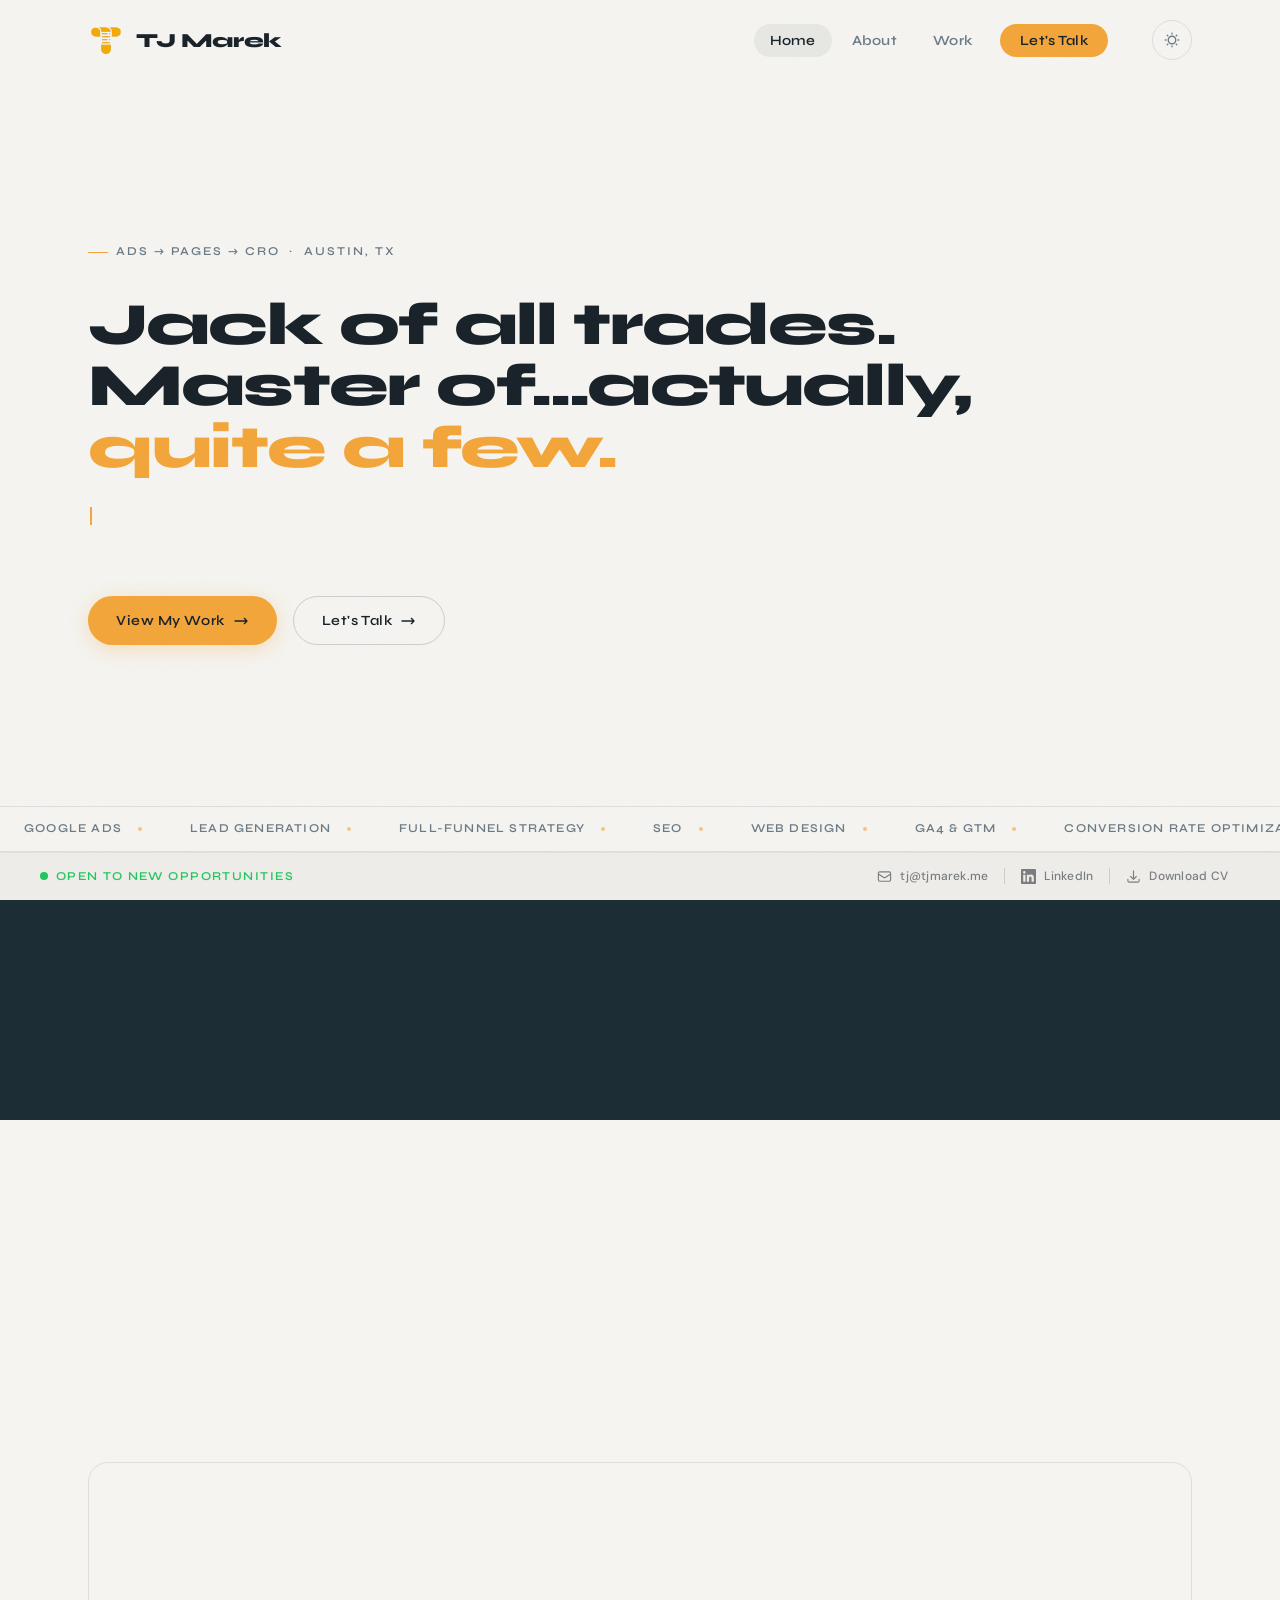
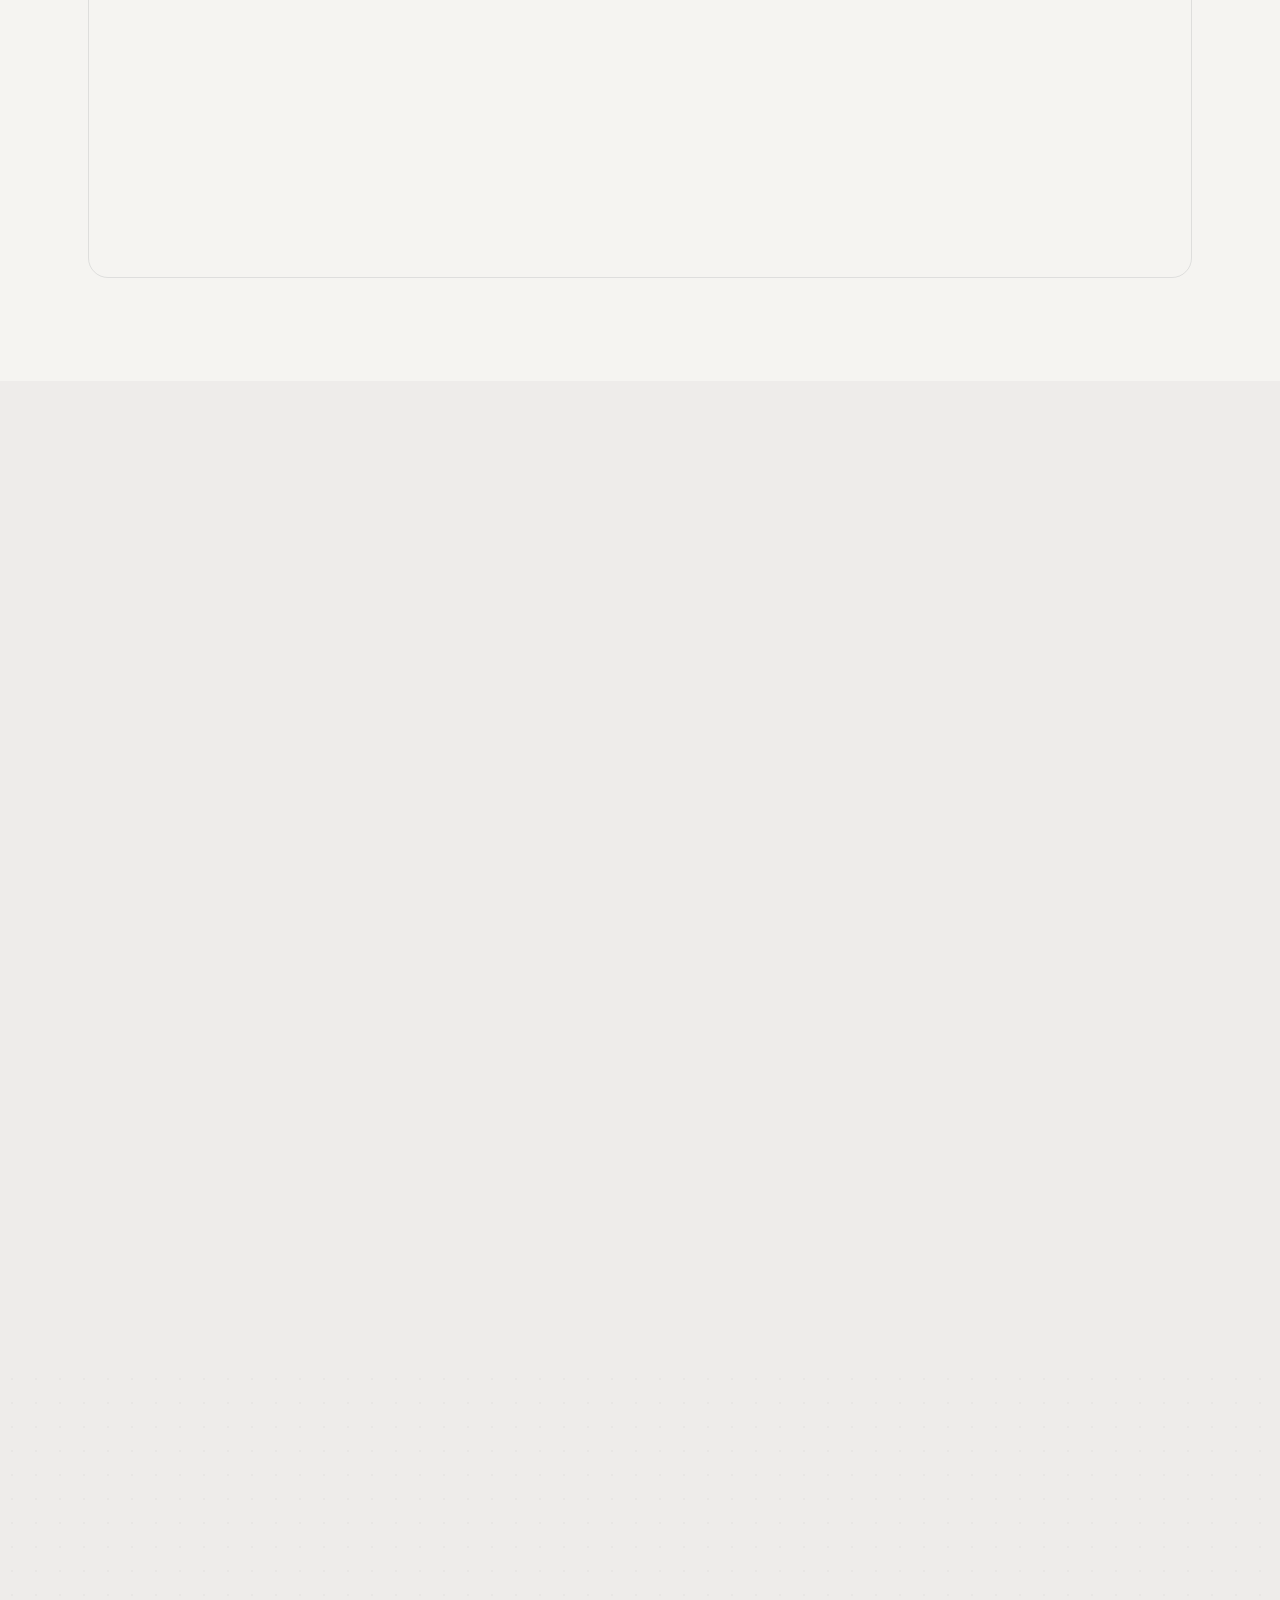
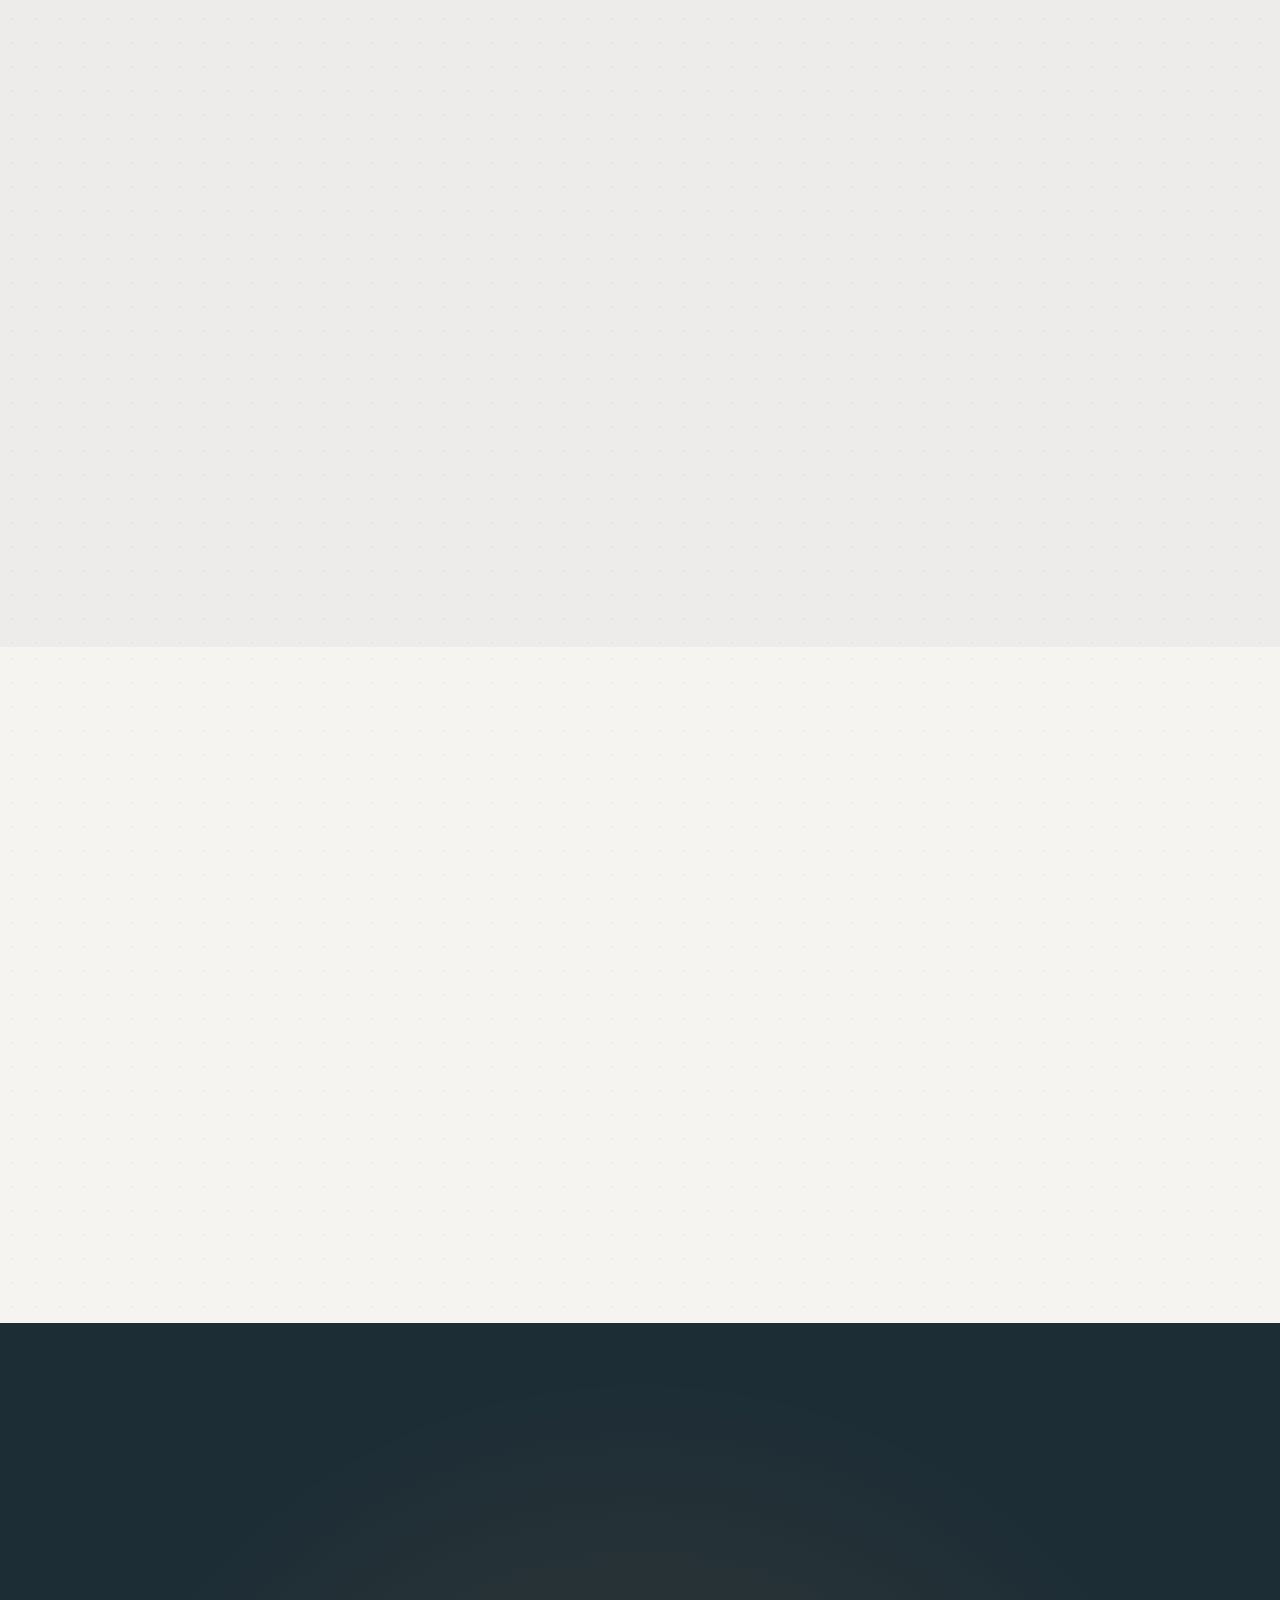
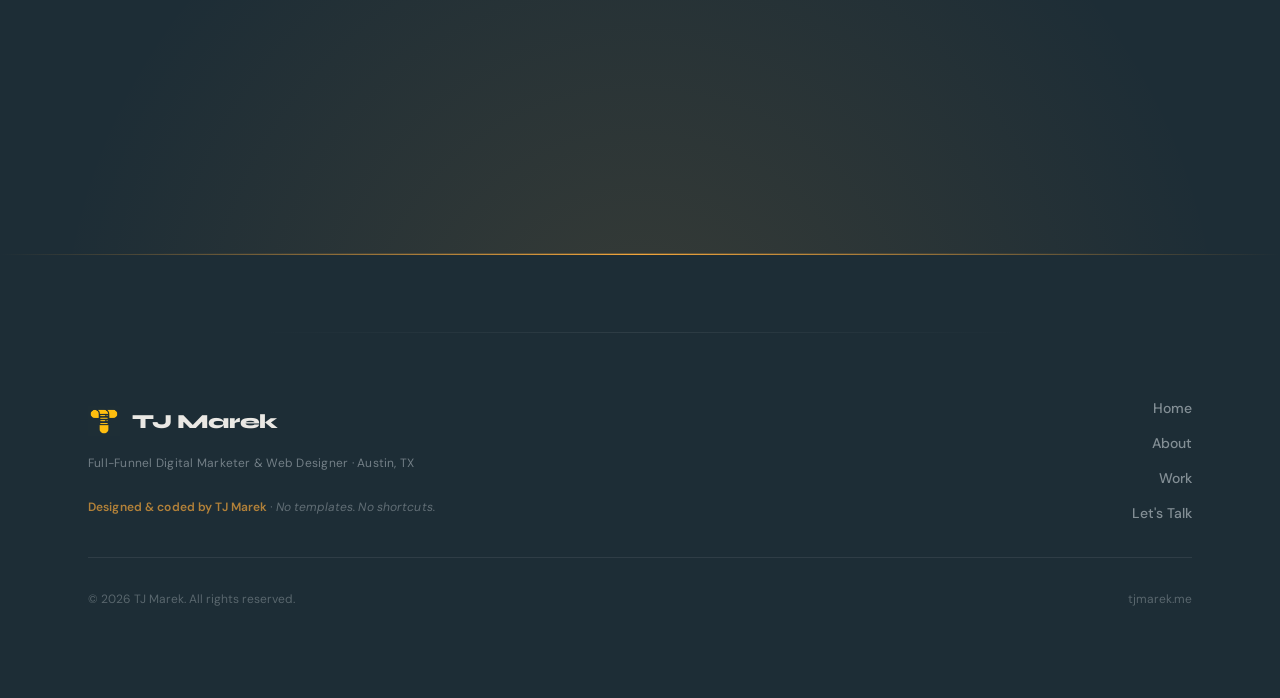
==== index.html @ 770a42f7 "Update index.html" ====
<!DOCTYPE html>
<html lang="en" data-theme="light">
<head>
  <!-- Hi recruiter. Yes, I built this. No, I didn't use a template. -->
  <meta charset="UTF-8" />
  <meta name="viewport" content="width=device-width, initial-scale=1.0" />
  <meta name="description" content="TJ Marek — Full-Funnel Digital Marketer & Web Designer based in Austin, TX. Google Ads, Lead Generation, SEO, CRO, and Web Design." />
  <meta name="author" content="TJ Marek" />
  <meta property="og:title" content="TJ Marek — Full-Funnel Digital Marketer & Web Designer" />
  <meta property="og:description" content="Strategy. Campaigns. The website they land on. All built by TJ Marek." />
  <meta property="og:url" content="https://tjmarek.me" />
  <meta property="og:type" content="website" />
  <meta name="twitter:card" content="summary_large_image" />
  <link rel="preconnect" href="https://fonts.googleapis.com">
  <link rel="preconnect" href="https://fonts.gstatic.com" crossorigin>
  <link rel="preconnect" href="https://cdnjs.cloudflare.com">
  <title>TJ Marek — Full-Funnel Digital Marketer & Web Designer</title>
  <link rel="icon" type="image/png" href="assets/logo.png" />
  <link rel="stylesheet" href="style.css" />
  <style>
    /* ── Page-specific overrides ── */
    .hero { padding-bottom: 120px; }

    /* Featured work section */
    .featured-work {
      padding-block: clamp(var(--space-16), 8vw, var(--space-32));
      background: var(--bg-secondary);
    }

    .section-header {
      display: flex;
      align-items: flex-end;
      justify-content: space-between;
      gap: var(--space-6);
      margin-bottom: var(--space-10);
      flex-wrap: wrap;
    }

    .section-header__left { max-width: 560px; }

    /* Marquee ticker positioned inside hero above contact bar */
    .ticker-wrap {
      bottom: 48px;
    }

    /* Numbers bar spacing override */
    .stat-item:nth-child(4)::after { display: none; }

    .stats-bar .container {
    text-align: center;
    }
    .stat-number, .stat-label {
    text-align: center;
    width: 100%;
    }

    /* What I Do divider */
    .what-i-do__grid {
      border: 1px solid var(--border);
    }

    .what-i-do__panel:first-child {
      border-right: 1px solid var(--border);
    }

    @media (max-width: 1024px) {
      .what-i-do__panel:first-child {
        border-right: none;
        border-bottom: 1px solid var(--border);
      }
    }

    /* About snippet image frame */
    .about-snippet__frame {
      position: relative;
    }

    .about-snippet__frame::after {
      content: '';
      position: absolute;
      bottom: -16px;
      right: -16px;
      width: 60%;
      height: 60%;
      border: 2px solid var(--accent);
      border-radius: var(--radius-xl);
      z-index: -1;
      opacity: 0.35;
    }

    /* CTA section */
    .cta-band {
      padding-block: clamp(var(--space-16), 7vw, var(--space-24));
      background: var(--footer-bg);
      text-align: center;
      position: relative;
      overflow: hidden;
    }

    .cta-band::before {
  content: '';
  position: absolute;
  inset: 0;
  background: radial-gradient(ellipse at 50% 120%, rgba(242,165,59,0.12) 0%, transparent 65%);
  pointer-events: none;
}

.cta-band::after {
  content: '';
  position: absolute;
  bottom: 0;
  left: 10%;
  right: 10%;
  height: 1px;
  background: linear-gradient(90deg, transparent, rgba(242,165,59,0.30), transparent);
  pointer-events: none;
}

    .cta-band__eyebrow {
      margin-bottom: var(--space-4);
    }

    .cta-band__heading {
      color: #EAE8E4;
      margin-bottom: var(--space-6);
    }

    .cta-band__sub {
      color: rgba(200,208,213,0.65);
      max-width: 500px;
      margin-inline: auto;
      margin-bottom: var(--space-10);
      font-size: var(--text-md);
      line-height: 1.7;
    }

    .cta-band__buttons {
      display: flex;
      gap: var(--space-4);
      justify-content: center;
      flex-wrap: wrap;
    }

    /* Magnetic nav wrapper */
    .mag-wrap {
      display: inline-block;
      position: relative;
    }
  </style>
</head>

<body>

  <!-- ── SCROLL PROGRESS ── -->
  <div id="scroll-progress" aria-hidden="true"></div>

  <!-- ── PAGE TRANSITION OVERLAY ── -->
  <div class="page-transition" id="page-transition" aria-hidden="true"></div>

  <!-- ════════════════════════════════════════════
       HEADER
  ════════════════════════════════════════════ -->
  <header class="site-header" id="site-header">
    <div class="container">
      <div class="header-inner">

        <!-- Logo -->
        <a href="index.html" class="site-logo" aria-label="TJ Marek — Home">
          <img src="assets/logo.png" alt="TJ Marek logo mark" class="site-logo__mark" />
          <span class="site-logo__name">TJ Marek</span>
        </a>

        <!-- Desktop Nav -->
        <nav class="site-nav" aria-label="Primary navigation">
          <div class="mag-wrap">
            <a href="index.html" class="nav-link active">Home</a>
          </div>
          <div class="mag-wrap">
            <a href="about.html" class="nav-link">About</a>
          </div>
          <div class="mag-wrap">
            <a href="work.html" class="nav-link">Work</a>
          </div>
          <div class="mag-wrap">
            <a href="contact.html" class="nav-link nav-link--cta">Let's Talk</a>
          </div>
        </nav>

        <!-- Header Actions -->
        <div class="header-actions">
          <button class="theme-toggle" id="theme-toggle" aria-label="Toggle dark mode">
            <svg class="icon-sun" xmlns="http://www.w3.org/2000/svg" fill="none"
                 viewBox="0 0 24 24" stroke-width="1.8" stroke="currentColor" aria-hidden="true">
              <path stroke-linecap="round" stroke-linejoin="round"
                d="M12 3v1m0 16v1m9-9h-1M4 12H3m15.36-6.36-.71.71M6.34 17.66l-.71.71M17.66 17.66l.71.71M6.34 6.34l-.71-.71M12 7a5 5 0 1 0 0 10A5 5 0 0 0 12 7z"/>
            </svg>
            <svg class="icon-moon" xmlns="http://www.w3.org/2000/svg" fill="none"
                 viewBox="0 0 24 24" stroke-width="1.8" stroke="currentColor" aria-hidden="true">
              <path stroke-linecap="round" stroke-linejoin="round"
                d="M21 12.79A9 9 0 1 1 11.21 3 7 7 0 0 0 21 12.79z"/>
            </svg>
          </button>

          <!-- Mobile menu toggle -->
          <button class="menu-toggle" id="menu-toggle" aria-label="Open menu" aria-expanded="false">
            <span></span><span></span><span></span>
          </button>
        </div>

      </div>
    </div>
  </header>

  <!-- Mobile Nav Drawer -->
  <nav class="mobile-nav" id="mobile-nav" aria-label="Mobile navigation">
    <a href="index.html" class="nav-link active">Home</a>
    <a href="about.html" class="nav-link">About</a>
    <a href="work.html" class="nav-link">Work</a>
    <a href="contact.html" class="nav-link">Let's Talk</a>
  </nav>

  <!-- ════════════════════════════════════════════
       HERO
  ════════════════════════════════════════════ -->
  <main>
    <section class="hero" aria-label="Hero introduction">

      <!-- Amber dust particles -->
      <div class="hero-dust" aria-hidden="true">
        <span class="dust d1"></span><span class="dust d2"></span>
        <span class="dust d3"></span><span class="dust d4"></span>
        <span class="dust d5"></span><span class="dust d6"></span>
        <span class="dust d7"></span><span class="dust d8"></span>
        <span class="dust d9"></span><span class="dust d10"></span>
        <span class="dust d11"></span><span class="dust d12"></span>
        <span class="dust d13"></span><span class="dust d14"></span>
        <span class="dust d15"></span><span class="dust d16"></span>
        <span class="dust d17"></span>
      </div>

      <div class="container">
        <div class="hero__inner">

          <!-- Label -->
          <div class="hero__label">
            <span class="label">Ads → Pages → CRO &nbsp;·&nbsp; Austin, TX</span>
          </div>

          <!-- Headline — shutter reveal + split letter hover -->
          <h1 class="hero__headline display-xl split-hover" id="hero-headline" aria-label="Your next marketer already built this website.">
            <span class="hero__headline-line">
              <span class="hero__headline-inner">Jack of all trades.</span>
            </span>
            <span class="hero__headline-line">
              <span class="hero__headline-inner" style="animation-delay:0.1s;">Master of...actually,</span>
            </span>
            <span class="hero__headline-line">
              <span class="hero__headline-inner" style="animation-delay:0.2s; color: var(--accent);">quite a few.</span>
            </span>
          </h1>

          <!-- Typewriter subtitle -->
         <p class="hero__subtitle">
        <span id="hero-subtitle"></span><span class="typewriter-cursor" aria-hidden="true"></span>
        </p>
          <!-- CTAs -->
          <div class="hero__ctas">
            <a href="work.html" class="btn btn--primary">
              View My Work
              <svg xmlns="http://www.w3.org/2000/svg" fill="none" viewBox="0 0 24 24"
                   stroke-width="2" stroke="currentColor" aria-hidden="true">
                <path stroke-linecap="round" stroke-linejoin="round" d="M17 8l4 4m0 0l-4 4m4-4H3"/>
              </svg>
            </a>
            <a href="contact.html" class="btn btn--ghost">
              Let's Talk
              <svg xmlns="http://www.w3.org/2000/svg" fill="none" viewBox="0 0 24 24"
                   stroke-width="2" stroke="currentColor" aria-hidden="true">
                <path stroke-linecap="round" stroke-linejoin="round" d="M17 8l4 4m0 0l-4 4m4-4H3"/>
              </svg>
            </a>
          </div>

        </div>
      </div>

      <!-- Skill ticker marquee -->
      <div class="ticker-wrap" aria-hidden="true">
        <div class="ticker-track" id="ticker-track">
          <!-- Items duplicated in JS for infinite loop -->
          <span class="ticker-item">Google Ads<span class="ticker-dot"></span></span>
          <span class="ticker-item">Lead Generation<span class="ticker-dot"></span></span>
          <span class="ticker-item">Full-Funnel Strategy<span class="ticker-dot"></span></span>
          <span class="ticker-item">SEO<span class="ticker-dot"></span></span>
          <span class="ticker-item">Web Design<span class="ticker-dot"></span></span>
          <span class="ticker-item">GA4 &amp; GTM<span class="ticker-dot"></span></span>
          <span class="ticker-item">Conversion Rate Optimization<span class="ticker-dot"></span></span>
          <span class="ticker-item">Paid Media<span class="ticker-dot"></span></span>
          <span class="ticker-item">Landing Page Design<span class="ticker-dot"></span></span>
          <span class="ticker-item">Marketing Automation<span class="ticker-dot"></span></span>
          <span class="ticker-item">Google Ads<span class="ticker-dot"></span></span>
          <span class="ticker-item">Lead Generation<span class="ticker-dot"></span></span>
          <span class="ticker-item">Full-Funnel Strategy<span class="ticker-dot"></span></span>
          <span class="ticker-item">SEO<span class="ticker-dot"></span></span>
          <span class="ticker-item">Web Design<span class="ticker-dot"></span></span>
          <span class="ticker-item">GA4 &amp; GTM<span class="ticker-dot"></span></span>
          <span class="ticker-item">Conversion Rate Optimization<span class="ticker-dot"></span></span>
          <span class="ticker-item">Paid Media<span class="ticker-dot"></span></span>
          <span class="ticker-item">Landing Page Design<span class="ticker-dot"></span></span>
          <span class="ticker-item">Marketing Automation<span class="ticker-dot"></span></span>
        </div>
      </div>

    </section>

    <!-- ════════════════════════════════════════════
         NUMBERS BAR
    ════════════════════════════════════════════ -->
    <section class="stats-bar" aria-label="Key results">
      <div class="container">
        <div class="stats-grid">

          <div class="stat-item reveal">
            <span class="stat-number" data-target="6.2" data-decimals="1" data-suffix="x" id="stat-0">0x</span>
            <span class="stat-label">Average ROAS</span>
          </div>

          <div class="stat-item reveal reveal-delay-1">
            <span class="stat-number" data-target="3400" data-suffix="+" id="stat-1">0+</span>
            <span class="stat-label">Leads Generated</span>
          </div>

          <div class="stat-item reveal reveal-delay-2">
            <span class="stat-number" data-target="47" data-suffix="%" id="stat-2">0%</span>
            <span class="stat-label">Lower CPA Achieved</span>
          </div>

          <div class="stat-item reveal reveal-delay-3">
            <span class="stat-number" data-target="380" data-prefix="$" data-suffix="K+" id="stat-3">$0K+</span>
            <span class="stat-label">Ad Spend Managed</span>
          </div>

        </div>
      </div>
    </section>

    <!-- ════════════════════════════════════════════
         WHAT I DO
    ════════════════════════════════════════════ -->
    <section class="what-i-do section" aria-label="What I do">
      <div class="container">

        <div class="reveal">
          <span class="label">Expertise</span>
          <h2 class="display-md" style="margin-top: var(--space-4); max-width: 560px;">
            Two disciplines.<br>One person who actually does both.
          </h2>
        </div>

        <div class="what-i-do__grid">

          <!-- Marketing -->
          <div class="what-i-do__panel reveal">
            <div class="what-i-do__icon" aria-hidden="true">
              <svg xmlns="http://www.w3.org/2000/svg" fill="none" viewBox="0 0 24 24"
                   stroke-width="1.8" stroke="currentColor">
                <path stroke-linecap="round" stroke-linejoin="round"
                  d="M3 13.125C3 12.504 3.504 12 4.125 12h2.25c.621 0 1.125.504 1.125 1.125v6.75C7.5 20.496 6.996 21 6.375 21h-2.25A1.125 1.125 0 0 1 3 19.875v-6.75ZM9.75 8.625c0-.621.504-1.125 1.125-1.125h2.25c.621 0 1.125.504 1.125 1.125v11.25c0 .621-.504 1.125-1.125 1.125h-2.25a1.125 1.125 0 0 1-1.125-1.125V8.625ZM16.5 4.125c0-.621.504-1.125 1.125-1.125h2.25C20.496 3 21 3.504 21 4.125v15.75c0 .621-.504 1.125-1.125 1.125h-2.25a1.125 1.125 0 0 1-1.125-1.125V4.125Z"/>
              </svg>
            </div>
            <h3 class="what-i-do__title">Marketing Brain</h3>
            <p class="what-i-do__desc">
              Full-funnel strategy from first impression to signed contract.
              I run Google Ads campaigns, build lead generation systems, optimize
              for conversion, and track every dollar with GA4 and GTM. Data-driven
              decisions, not guesswork.
            </p>
            <a href="work.html?filter=marketing" class="btn btn--ghost">
              See Marketing Work
              <svg xmlns="http://www.w3.org/2000/svg" fill="none" viewBox="0 0 24 24"
                   stroke-width="2" stroke="currentColor" aria-hidden="true">
                <path stroke-linecap="round" stroke-linejoin="round" d="M17 8l4 4m0 0l-4 4m4-4H3"/>
              </svg>
            </a>
          </div>

          <!-- Web Design -->
          <div class="what-i-do__panel reveal reveal-delay-2">
            <div class="what-i-do__icon" aria-hidden="true">
              <svg xmlns="http://www.w3.org/2000/svg" fill="none" viewBox="0 0 24 24"
                   stroke-width="1.8" stroke="currentColor">
                <path stroke-linecap="round" stroke-linejoin="round"
                  d="M6.75 7.5 3 12l3.75 4.5m10.5 0L21 12l-3.75-4.5M14.25 4.5l-4.5 15"/>
              </svg>
            </div>
            <h3 class="what-i-do__title">Web Design Craft</h3>
            <p class="what-i-do__desc">
              Websites that earn trust before a single word is read.
              I design and build from scratch — no templates, no page builders —
              with clean code, fast load times, and experiences that convert.
              You're looking at one right now.
            </p>
            <a href="work.html?filter=webdesign" class="btn btn--ghost">
              See Web Design Work
              <svg xmlns="http://www.w3.org/2000/svg" fill="none" viewBox="0 0 24 24"
                   stroke-width="2" stroke="currentColor" aria-hidden="true">
                <path stroke-linecap="round" stroke-linejoin="round" d="M17 8l4 4m0 0l-4 4m4-4H3"/>
              </svg>
            </a>
          </div>

        </div>
      </div>
    </section>

    <!-- ════════════════════════════════════════════
         FEATURED WORK
    ════════════════════════════════════════════ -->
    <section class="featured-work" aria-label="Featured work">
      <div class="container">

        <div class="section-header">
          <div class="section-header__left reveal">
            <span class="label">Selected Work</span>
            <h2 class="display-md" style="margin-top: var(--space-4);">
              Results that speak<br>for themselves.
            </h2>
          </div>
          <a href="work.html" class="btn btn--ghost reveal">
            See All Work
            <svg xmlns="http://www.w3.org/2000/svg" fill="none" viewBox="0 0 24 24"
                 stroke-width="2" stroke="currentColor" aria-hidden="true">
              <path stroke-linecap="round" stroke-linejoin="round" d="M17 8l4 4m0 0l-4 4m4-4H3"/>
            </svg>
          </a>
        </div>

        <!-- Currently strip -->
        <div class="reveal" style="margin-bottom: var(--space-8);">
          <div class="currently-block">
            <span class="currently-dot" aria-hidden="true"></span>
            <span>Currently: <strong>Digital Marketing Lead</strong> &nbsp;·&nbsp; Austin, TX &nbsp;·&nbsp; Open to Full-Time Roles</span>
          </div>
        </div>

        <div class="work-grid">

          <!-- Card 1 — Marketing -->
          <article class="work-card reveal" data-category="marketing"
                   data-title="Google Ads Lead Engine"
                   data-tag="Paid Search"
                   data-summary="Rebuilt the Google Ads account from the ground up — restructured campaigns, rewrote all ad copy, implemented conversion tracking via GTM, and launched a new landing page. Reduced wasted spend while dramatically increasing lead quality."
                   data-challenge="The existing account was a decade of accumulated bad structure — broad match keywords bleeding budget, no negative lists, zero conversion tracking. Cost per lead was unsustainable."
                   data-strategy="Full account audit, keyword sculpting, new campaign hierarchy (SKAG-inspired), copy A/B testing, and a dedicated landing page built specifically for the Google Ads traffic — not the homepage."
                   data-result1="6.2x" data-label1="ROAS"
                   data-result2="47%" data-label2="CPA Reduction"
                   data-result3="312%" data-label3="Lead Volume Increase"
                   aria-label="View Google Ads Lead Engine case study">
            <div class="work-card__thumb">
              <div class="work-card__thumb-placeholder">Ads</div>
              <span class="work-card__tag">Marketing</span>
            </div>
            <div class="work-card__body">
              <div class="work-card__meta">
                <span class="work-card__channel">Google Ads · GTM · CRO</span>
                <span class="work-card__stat">6.2x ROAS</span>
              </div>
              <h3 class="work-card__title">Google Ads Lead Engine</h3>
              <p class="work-card__desc">
                Rebuilt an underperforming account from scratch — new structure,
                copy, tracking, and landing page. Turned wasted spend into a
                consistent lead pipeline.
              </p>
            </div>
            <div class="work-card__footer">
              <span class="work-card__cta">
                View Case Study
                <svg xmlns="http://www.w3.org/2000/svg" fill="none" viewBox="0 0 24 24"
                     stroke-width="2" stroke="currentColor" aria-hidden="true">
                  <path stroke-linecap="round" stroke-linejoin="round" d="M17 8l4 4m0 0l-4 4m4-4H3"/>
                </svg>
              </span>
            </div>
          </article>

          <!-- Card 2 — Web Design -->
          <article class="work-card reveal reveal-delay-1" data-category="webdesign"
                   data-title="Specialty Contractor Web Redesign"
                   data-tag="Web Design"
                   data-summary="Designed and built a full website redesign for a specialty contracting company — from wireframe to deployed. Focused on trust signals, mobile performance, and conversion rate from organic and paid traffic."
                   data-challenge="The previous site was outdated, slow on mobile, and not designed to convert. Visitors were landing and leaving. It wasn't doing the job."
                   data-strategy="Clean visual redesign, mobile-first build, service page restructure with clear CTAs, structured data markup, and page speed optimization. Built entirely from scratch — no WordPress, no page builder."
                   data-result1="58%" data-label1="Bounce Rate Drop"
                   data-result2="91" data-label2="Lighthouse Score"
                   data-result3="2.4x" data-label3="Form Conversion Lift"
                   aria-label="View Specialty Contractor Web Redesign case study">
            <div class="work-card__thumb">
              <div class="work-card__thumb-placeholder">Web</div>
              <span class="work-card__tag">Web Design</span>
            </div>
            <div class="work-card__body">
              <div class="work-card__meta">
                <span class="work-card__channel">HTML · CSS · JS</span>
                <span class="work-card__stat">91 Lighthouse</span>
              </div>
              <h3 class="work-card__title">Specialty Contractor Web Redesign</h3>
              <p class="work-card__desc">
                Full redesign built from scratch — mobile-first, fast, and built
                to convert. Bounce rate dropped 58% within 30 days of launch.
              </p>
            </div>
            <div class="work-card__footer">
              <span class="work-card__cta">
                View Case Study
                <svg xmlns="http://www.w3.org/2000/svg" fill="none" viewBox="0 0 24 24"
                     stroke-width="2" stroke="currentColor" aria-hidden="true">
                  <path stroke-linecap="round" stroke-linejoin="round" d="M17 8l4 4m0 0l-4 4m4-4H3"/>
                </svg>
              </span>
            </div>
          </article>

          <!-- Card 3 — Marketing -->
          <article class="work-card reveal reveal-delay-2" data-category="marketing"
                   data-title="Full-Funnel Lead System"
                   data-tag="Lead Gen"
                   data-summary="Designed and implemented a complete lead funnel — from top-of-funnel awareness content through to nurture sequences and CRM integration. Every stage tracked, every drop-off identified and addressed."
                   data-challenge="Leads were coming in sporadically with no consistent nurture process. Sales follow-up was inconsistent and timing was off. A lot of potential revenue was leaking out of the funnel."
                   data-strategy="Mapped the full customer journey, built automated email sequences, implemented lead scoring, and created stage-specific content for each funnel phase. Integrated with CRM for full visibility."
                   data-result1="3,400+" data-label1="Leads Generated"
                   data-result2="38%" data-label2="Lead-to-Appt Rate"
                   data-result3="4.5yr" data-label3="Sustained Results"
                   aria-label="View Full-Funnel Lead System case study">
            <div class="work-card__thumb">
              <div class="work-card__thumb-placeholder">Funnel</div>
              <span class="work-card__tag">Marketing</span>
            </div>
            <div class="work-card__body">
              <div class="work-card__meta">
                <span class="work-card__channel">Email · CRM · Automation</span>
                <span class="work-card__stat">3,400+ Leads</span>
              </div>
              <h3 class="work-card__title">Full-Funnel Lead System</h3>
              <p class="work-card__desc">
                Built and maintained a complete lead generation and nurture system
                over 4.5 years — generating thousands of qualified leads with
                measurable, sustained ROI.
              </p>
            </div>
            <div class="work-card__footer">
              <span class="work-card__cta">
                View Case Study
                <svg xmlns="http://www.w3.org/2000/svg" fill="none" viewBox="0 0 24 24"
                     stroke-width="2" stroke="currentColor" aria-hidden="true">
                  <path stroke-linecap="round" stroke-linejoin="round" d="M17 8l4 4m0 0l-4 4m4-4H3"/>
                </svg>
              </span>
            </div>
          </article>

        </div>
      </div>
    </section>

    <!-- WEB DESIGN SHOWCASE -->
<section class="webdesign-showcase section" aria-label="Web design work">
  <div class="container">

    <div class="reveal">
      <span class="label">Web Design</span>
      <h2 class="display-md" style="margin-top: var(--space-4); max-width: 560px;">
        Sites that convert,<br>not just <span style="color: var(--accent)">impress.</span>
      </h2>
      <p class="body-base reveal reveal-delay-1" style="color: var(--text-muted); max-width: 500px; margin-top: var(--space-4); margin-bottom: var(--space-10);">
        Hand-coded. No templates. Every pixel tied to a conversion goal.
      </p>
    </div>

    <!-- Cards Grid -->
    <div class="wd-grid">

      <!-- CARD 1 -->
      <article class="wd-card reveal"
        data-wd-title="Specialty Contractor Website"
        data-wd-tag="HTML · CSS · JS"
        data-wd-desc="Full redesign and hand-coded build for a specialty contractor. Mobile-first, 91 Lighthouse score, 2.4x conversion lift within 30 days of launch."
        data-wd-result="91 Lighthouse · 2.4x Conversions · 58% Bounce Drop"
        data-wd-live="https://yoursite.com"
        data-wd-screenshot="assets/screenshot-contractor.jpg"
        tabindex="0" role="button"
        aria-label="View Specialty Contractor Website preview">

        <div class="wd-card__thumb">
          <div class="wd-card__browser-bar" aria-hidden="true">
            <span class="wd-browser-dot"></span>
            <span class="wd-browser-dot"></span>
            <span class="wd-browser-dot"></span>
            <span class="wd-browser-url">yoursite.com</span>
          </div>
          <div class="wd-card__screen">
            <img src="assets/screenshot-contractor.jpg"
                 alt="Specialty Contractor Website screenshot"
                 loading="lazy">
          </div>
          <div class="wd-card__overlay-hint" aria-hidden="true">
            <svg xmlns="http://www.w3.org/2000/svg" fill="none"
                 viewBox="0 0 24 24" stroke-width="1.8" stroke="currentColor">
              <path stroke-linecap="round" stroke-linejoin="round"
                    d="M3.75 3.75v4.5m0-4.5h4.5m-4.5 0L9 9M3.75
                       20.25v-4.5m0 4.5h4.5m-4.5 0L9 15M20.25
                       3.75h-4.5m4.5 0v4.5m0-4.5L15 9m5.25
                       11.25h-4.5m4.5 0v-4.5m0 4.5L15 15"/>
            </svg>
            <span>View Full Page</span>
          </div>
        </div>

        <div class="wd-card__body">
          <div class="wd-card__meta">
            <span class="wd-card__tag">Web Design</span>
            <span class="wd-card__stat">HTML · CSS · JS</span>
          </div>
          <h3 class="wd-card__title">Specialty Contractor Website</h3>
          <p class="wd-card__desc">Full redesign, hand-coded, mobile-first. Built to convert paid traffic into booked jobs.</p>
        </div>

        <div class="wd-card__footer">
          <span class="wd-card__result">91 Lighthouse · 2.4x Conversions</span>
          <span class="wd-card__cta">
            Preview
            <svg xmlns="http://www.w3.org/2000/svg" fill="none"
                 viewBox="0 0 24 24" stroke-width="2" stroke="currentColor">
              <path stroke-linecap="round" stroke-linejoin="round"
                    d="M17 8l4 4m0 0l-4 4m4-4H3"/>
            </svg>
          </span>
        </div>
      </article>

      <!-- CARD 2 -->
      <article class="wd-card reveal reveal-delay-1"
        data-wd-title="Landing Page System"
        data-wd-tag="HTML · CSS · GTM"
        data-wd-desc="A suite of campaign-specific landing pages — each one matched to ad group intent, single conversion goal, and A/B tested headlines. Built and iterated until the numbers moved."
        data-wd-result="3.8x Conv. Rate · 62% Bounce Drop · $41 Avg CPL"
        data-wd-live="https://yoursite.com"
        data-wd-screenshot="assets/screenshot-landing.jpg"
        tabindex="0" role="button"
        aria-label="View Landing Page System preview">

        <div class="wd-card__thumb">
          <div class="wd-card__browser-bar" aria-hidden="true">
            <span class="wd-browser-dot"></span>
            <span class="wd-browser-dot"></span>
            <span class="wd-browser-dot"></span>
            <span class="wd-browser-url">campaign.yoursite.com</span>
          </div>
          <div class="wd-card__screen">
            <img src="assets/screenshot-landing.jpg"
                 alt="Landing Page System screenshot"
                 loading="lazy">
          </div>
          <div class="wd-card__overlay-hint" aria-hidden="true">
            <svg xmlns="http://www.w3.org/2000/svg" fill="none"
                 viewBox="0 0 24 24" stroke-width="1.8" stroke="currentColor">
              <path stroke-linecap="round" stroke-linejoin="round"
                    d="M3.75 3.75v4.5m0-4.5h4.5m-4.5 0L9 9M3.75
                       20.25v-4.5m0 4.5h4.5m-4.5 0L9 15M20.25
                       3.75h-4.5m4.5 0v4.5m0-4.5L15 9m5.25
                       11.25h-4.5m4.5 0v-4.5m0 4.5L15 15"/>
            </svg>
            <span>View Full Page</span>
          </div>
        </div>

        <div class="wd-card__body">
          <div class="wd-card__meta">
            <span class="wd-card__tag">Web Design</span>
            <span class="wd-card__stat">HTML · CSS · GTM</span>
          </div>
          <h3 class="wd-card__title">Landing Page System</h3>
          <p class="wd-card__desc">Campaign-specific pages with one goal each. Designed, built, and tested until the conversion rate moved.</p>
        </div>

        <div class="wd-card__footer">
          <span class="wd-card__result">3.8x Conv. Rate · $41 CPL</span>
          <span class="wd-card__cta">
            Preview
            <svg xmlns="http://www.w3.org/2000/svg" fill="none"
                 viewBox="0 0 24 24" stroke-width="2" stroke="currentColor">
              <path stroke-linecap="round" stroke-linejoin="round"
                    d="M17 8l4 4m0 0l-4 4m4-4H3"/>
            </svg>
          </span>
        </div>
      </article>

      <!-- CARD 3 -->
      <article class="wd-card reveal reveal-delay-2"
        data-wd-title="This Portfolio"
        data-wd-tag="HTML · CSS · Vanilla JS"
        data-wd-desc="You're looking at it. No frameworks, no build step, no templates. Custom design system, GSAP animations, GA4 tracking, and a full dark/light mode — all hand-coded from scratch."
        data-wd-result="100 Lighthouse · Zero Dependencies · Built in 2026"
        data-wd-live="https://tjmarek.me"
        data-wd-screenshot="assets/screenshot-portfolio.jpg"
        tabindex="0" role="button"
        aria-label="View Portfolio preview">

        <div class="wd-card__thumb">
          <div class="wd-card__browser-bar" aria-hidden="true">
            <span class="wd-browser-dot"></span>
            <span class="wd-browser-dot"></span>
            <span class="wd-browser-dot"></span>
            <span class="wd-browser-url">tjmarek.me</span>
          </div>
          <div class="wd-card__screen">
            <img src="assets/screenshot-portfolio.jpg"
                 alt="TJ Marek Portfolio screenshot"
                 loading="lazy">
          </div>
          <div class="wd-card__overlay-hint" aria-hidden="true">
            <svg xmlns="http://www.w3.org/2000/svg" fill="none"
                 viewBox="0 0 24 24" stroke-width="1.8" stroke="currentColor">
              <path stroke-linecap="round" stroke-linejoin="round"
                    d="M3.75 3.75v4.5m0-4.5h4.5m-4.5 0L9 9M3.75
                       20.25v-4.5m0 4.5h4.5m-4.5 0L9 15M20.25
                       3.75h-4.5m4.5 0v4.5m0-4.5L15 9m5.25
                       11.25h-4.5m4.5 0v-4.5m0 4.5L15 15"/>
            </svg>
            <span>View Full Page</span>
          </div>
        </div>

        <div class="wd-card__body">
          <div class="wd-card__meta">
            <span class="wd-card__tag">Web Design</span>
            <span class="wd-card__stat">Vanilla JS · No Frameworks</span>
          </div>
          <h3 class="wd-card__title">This Portfolio</h3>
          <p class="wd-card__desc">No templates. No shortcuts. Custom-built from scratch with a full design system, animations, and GA4 tracking baked in.</p>
        </div>

        <div class="wd-card__footer">
          <span class="wd-card__result">100 Lighthouse · Zero Dependencies</span>
          <span class="wd-card__cta">
            Preview
            <svg xmlns="http://www.w3.org/2000/svg" fill="none"
                 viewBox="0 0 24 24" stroke-width="2" stroke="currentColor">
              <path stroke-linecap="round" stroke-linejoin="round"
                    d="M17 8l4 4m0 0l-4 4m4-4H3"/>
            </svg>
          </span>
        </div>
      </article>

    </div><!-- /wd-grid -->
  </div>
</section>

<!-- WEB DESIGN OVERLAY -->
<div class="wd-overlay" id="wd-overlay" role="dialog"
     aria-modal="true" aria-labelledby="wd-overlay-title" aria-hidden="true">
  <div class="wd-overlay__panel">

    <!-- Top bar -->
    <div class="wd-overlay__topbar">
      <div class="wd-overlay__info">
        <span class="label" id="wd-overlay-tag">Web Design</span>
        <h2 class="display-sm" id="wd-overlay-title" style="margin-top: var(--space-2)"></h2>
        <p class="body-sm" id="wd-overlay-desc" style="margin-top: var(--space-2); color: var(--text-muted);"></p>
        <p class="wd-overlay__result" id="wd-overlay-result"></p>
      </div>
      <div class="wd-overlay__actions">
        <a href="#" id="wd-overlay-live-top" target="_blank" rel="noopener noreferrer"
           class="btn btn--primary" style="white-space: nowrap;">
          View Live Site
          <svg xmlns="http://www.w3.org/2000/svg" fill="none"
               viewBox="0 0 24 24" stroke-width="2" stroke="currentColor" aria-hidden="true">
            <path stroke-linecap="round" stroke-linejoin="round"
                  d="M13.5 6H5.25A2.25 2.25 0 0 0 3 8.25v10.5A2.25
                     2.25 0 0 0 5.25 21h10.5A2.25 2.25 0 0 0 18
                     18.75V10.5m-10.5 6L21 3m0 0h-5.25M21 3v5.25"/>
          </svg>
        </a>
        <button class="wd-overlay__close" id="wd-overlay-close" aria-label="Close preview">
          <svg xmlns="http://www.w3.org/2000/svg" fill="none"
               viewBox="0 0 24 24" stroke-width="2" stroke="currentColor">
            <path stroke-linecap="round" stroke-linejoin="round" d="M6 18 18 6M6 6l12 12"/>
          </svg>
        </button>
      </div>
    </div>

    <!-- Scrollable screenshot -->
    <div class="wd-overlay__screenshot-wrap">
      <img src="" alt="" id="wd-overlay-screenshot" class="wd-overlay__screenshot">
    </div>

    <!-- Bottom CTA -->
    <div class="wd-overlay__bottombar">
      <a href="#" id="wd-overlay-live-bottom" target="_blank" rel="noopener noreferrer"
         class="btn btn--primary">
        View Live Site
        <svg xmlns="http://www.w3.org/2000/svg" fill="none"
             viewBox="0 0 24 24" stroke-width="2" stroke="currentColor" aria-hidden="true">
          <path stroke-linecap="round" stroke-linejoin="round"
                d="M13.5 6H5.25A2.25 2.25 0 0 0 3 8.25v10.5A2.25
                   2.25 0 0 0 5.25 21h10.5A2.25 2.25 0 0 0 18
                   18.75V10.5m-10.5 6L21 3m0 0h-5.25M21 3v5.25"/>
        </svg>
      </a>
      <button class="wd-overlay__close-bottom btn btn--ghost" aria-label="Close preview">
        Close Preview
      </button>
    </div>

  </div>
</div>

    <!-- ════════════════════════════════════════════
         ABOUT SNIPPET
    ════════════════════════════════════════════ -->
    <section class="about-snippet section" aria-label="About TJ Marek">
      <div class="container">
        <div class="about-snippet__grid">

          <!-- Text -->
          <div>
            <span class="label reveal">About Me</span>
            <h2 class="display-md reveal" style="margin-top: var(--space-4); margin-bottom: var(--space-6);">
              I'm a marketer who<br>builds things.
            </h2>
            <p class="body-lg reveal reveal-delay-1" style="color: var(--text-muted); margin-bottom: var(--space-6);">
              Born and raised in Austin, TX. I've spent the last 4.5 years as a
              one-person marketing department — building, running, and optimizing
              everything from Google Ads campaigns to the websites they send
              traffic to. No handoffs. No silos. Just results.
            </p>
            <p class="body-base reveal reveal-delay-2" style="color: var(--text-muted); margin-bottom: var(--space-8);">
              I hold a Full-Stack Web Development certificate from UT Austin and
              certifications in Google Ads, Analytics, and more. I know how the
              platforms work and I know how to build the experiences that make
              them perform.
            </p>
            <div class="reveal reveal-delay-3">
              <a href="about.html" class="btn btn--primary">
                More About Me
                <svg xmlns="http://www.w3.org/2000/svg" fill="none" viewBox="0 0 24 24"
                     stroke-width="2" stroke="currentColor" aria-hidden="true">
                  <path stroke-linecap="round" stroke-linejoin="round" d="M17 8l4 4m0 0l-4 4m4-4H3"/>
                </svg>
              </a>
            </div>
          </div>

          <!-- Image -->
          <div class="about-snippet__frame reveal reveal-delay-1">
            <img src="assets/headshot.webp"
                 alt="TJ Marek — Digital Marketer & Web Designer based in Austin TX"
                 class="about-snippet__img-el"
                 loading="lazy"
                 style="border-radius: var(--radius-xl); width: 100%; max-width: 380px; margin-left: auto;" />
          </div>

        </div>
      </div>
    </section>

    <!-- ════════════════════════════════════════════
         CTA BAND
    ════════════════════════════════════════════ -->
    <section class="cta-band" aria-label="Call to action">
      <div class="container">
        <div class="cta-band__eyebrow reveal">
          <span class="label" style="color: rgba(200,208,213,0.55);">Ready When You Are</span>
        </div>
        <h2 class="display-lg cta-band__heading reveal">
          Let's build something<br>
          <span style="color: var(--accent);">that actually works.</span>
        </h2>
        <p class="cta-band__sub reveal reveal-delay-1">
          Whether you're hiring for a full-time role or need a marketer
          and web designer for a project — I'd love to hear about it.
        </p>
        <div class="cta-band__buttons reveal reveal-delay-2">
          <a href="contact.html" class="btn btn--primary">
            Let's Talk
            <svg xmlns="http://www.w3.org/2000/svg" fill="none" viewBox="0 0 24 24"
                 stroke-width="2" stroke="currentColor" aria-hidden="true">
              <path stroke-linecap="round" stroke-linejoin="round" d="M17 8l4 4m0 0l-4 4m4-4H3"/>
            </svg>
          </a>
          <a href="work.html" class="btn btn--ghost-light">
            View All Work
            <svg xmlns="http://www.w3.org/2000/svg" fill="none" viewBox="0 0 24 24"
                 stroke-width="2" stroke="currentColor" aria-hidden="true">
              <path stroke-linecap="round" stroke-linejoin="round" d="M17 8l4 4m0 0l-4 4m4-4H3"/>
            </svg>
          </a>
        </div>
      </div>
    </section>

  </main>

  <!-- ════════════════════════════════════════════
       FOOTER
  ════════════════════════════════════════════ -->
  <footer class="site-footer" role="contentinfo">
    <div class="container">
      <div class="footer-inner">

        <div>
          <div class="footer-logo">
            <img src="assets/logo.png" alt="TJ Marek logo" class="footer-logo__mark" />
            <span class="footer-logo__name">TJ Marek</span>
          </div>
          <p class="footer-tagline">Full-Funnel Digital Marketer &amp; Web Designer · Austin, TX</p>
          <p class="footer-built">
            <span>Designed &amp; coded by TJ Marek</span> · No templates. No shortcuts.
          </p>
        </div>

        <nav class="footer-nav" aria-label="Footer navigation">
          <a href="index.html">Home</a>
          <a href="about.html">About</a>
          <a href="work.html">Work</a>
          <a href="contact.html">Let's Talk</a>
        </nav>

      </div>

      <div class="footer-copy">
        <span>© 2026 TJ Marek. All rights reserved.</span>
        <span>tjmarek.me</span>
      </div>

    </div>
  </footer>

  <!-- ════════════════════════════════════════════
       STICKY CONTACT BAR
  ════════════════════════════════════════════ -->
  <aside class="contact-bar" role="complementary" aria-label="Quick contact">

    <div class="contact-bar__status">
      <span class="status-dot" aria-hidden="true"></span>
      <span class="status-text">Open to New Opportunities</span>
    </div>

    <div class="contact-bar__links">
      <a href="mailto:tj@tjmarek.me" class="contact-bar__link" aria-label="Send email to TJ Marek">
        <svg xmlns="http://www.w3.org/2000/svg" fill="none" viewBox="0 0 24 24"
             stroke-width="1.8" stroke="currentColor" aria-hidden="true">
          <path stroke-linecap="round" stroke-linejoin="round"
            d="M21.75 6.75v10.5a2.25 2.25 0 0 1-2.25 2.25h-15a2.25 2.25 0 0 1-2.25-2.25V6.75m19.5 0A2.25 2.25 0 0 0 19.5 4.5h-15a2.25 2.25 0 0 0-2.25 2.25m19.5 0v.243a2.25 2.25 0 0 1-1.07 1.916l-7.5 4.615a2.25 2.25 0 0 1-2.36 0L3.32 8.91a2.25 2.25 0 0 1-1.07-1.916V6.75"/>
        </svg>
        <span class="contact-bar__link-text">tj@tjmarek.me</span>
      </a>

      <span class="contact-bar__sep" aria-hidden="true"></span>

      <a href="https://linkedin.com/in/tjmarek" target="_blank" rel="noopener noreferrer"
         class="contact-bar__link" aria-label="TJ Marek on LinkedIn">
        <svg xmlns="http://www.w3.org/2000/svg" viewBox="0 0 24 24" fill="currentColor" aria-hidden="true">
          <path d="M20.447 20.452h-3.554v-5.569c0-1.328-.027-3.037-1.852-3.037-1.853 0-2.136 1.445-2.136 2.939v5.667H9.351V9h3.414v1.561h.046c.477-.9 1.637-1.85 3.37-1.85 3.601 0 4.267 2.37 4.267 5.455v6.286zM5.337 7.433a2.062 2.062 0 0 1-2.063-2.065 2.064 2.064 0 1 1 2.063 2.065zm1.782 13.019H3.555V9h3.564v11.452zM22.225 0H1.771C.792 0 0 .774 0 1.729v20.542C0 23.227.792 24 1.771 24h20.451C23.2 24 24 23.227 24 22.271V1.729C24 .774 23.2 0 22.222 0h.003z"/>
        </svg>
        <span class="contact-bar__link-text">LinkedIn</span>
      </a>

      <span class="contact-bar__sep" aria-hidden="true"></span>

      <a href="TJ-Marek-CV.pdf" download class="contact-bar__link" aria-label="Download TJ Marek's CV">
        <svg xmlns="http://www.w3.org/2000/svg" fill="none" viewBox="0 0 24 24"
             stroke-width="1.8" stroke="currentColor" aria-hidden="true">
          <path stroke-linecap="round" stroke-linejoin="round"
            d="M3 16.5v2.25A2.25 2.25 0 0 0 5.25 21h13.5A2.25 2.25 0 0 0 21 18.75V16.5M16.5 12 12 16.5m0 0L7.5 12m4.5 4.5V3"/>
        </svg>
        <span class="contact-bar__link-text">Download CV</span>
      </a>
    </div>

  </aside>

  <!-- ════════════════════════════════════════════
       CASE STUDY OVERLAY
  ════════════════════════════════════════════ -->
  <div class="overlay" id="case-study-overlay" role="dialog" aria-modal="true"
       aria-labelledby="overlay-title" aria-hidden="true">
    <div class="overlay__panel">

      <button class="overlay__close" id="overlay-close" aria-label="Close case study">
        <svg xmlns="http://www.w3.org/2000/svg" fill="none" viewBox="0 0 24 24"
             stroke-width="2" stroke="currentColor" aria-hidden="true">
          <path stroke-linecap="round" stroke-linejoin="round" d="M6 18 18 6M6 6l12 12"/>
        </svg>
      </button>

      <div class="overlay__tag">
        <span class="label" id="overlay-tag">Case Study</span>
      </div>

      <h2 class="display-sm overlay__title" id="overlay-title">Project Title</h2>
      <p class="overlay__summary" id="overlay-summary">Summary goes here.</p>

      <p class="overlay__section-title">The Challenge</p>
      <p class="body-base" id="overlay-challenge" style="color: var(--text-muted); line-height: 1.75;"></p>

      <p class="overlay__section-title">The Strategy</p>
      <p class="body-base" id="overlay-strategy" style="color: var(--text-muted); line-height: 1.75;"></p>

      <p class="overlay__section-title">The Results</p>
      <div class="overlay__results">
        <div class="overlay__result-item">
          <span class="overlay__result-number" id="overlay-r1"></span>
          <span class="overlay__result-label" id="overlay-l1"></span>
        </div>
        <div class="overlay__result-item">
          <span class="overlay__result-number" id="overlay-r2"></span>
          <span class="overlay__result-label" id="overlay-l2"></span>
        </div>
        <div class="overlay__result-item">
          <span class="overlay__result-number" id="overlay-r3"></span>
          <span class="overlay__result-label" id="overlay-l3"></span>
        </div>
      </div>

    </div>
  </div>

  <!-- ════════════════════════════════════════════
       SCRIPTS
  ════════════════════════════════════════════ -->

  <!-- GSAP -->
  <!-- <script src="https://cdnjs.cloudflare.com/ajax/libs/gsap/3.12.5/gsap.min.js"
        defer fetchpriority="low"></script>
<script src="https://cdnjs.cloudflare.com/ajax/libs/gsap/3.12.5/ScrollTrigger.min.js"
        defer fetchpriority="low"></script> -->

  <script src="https://cdnjs.cloudflare.com/ajax/libs/gsap/3.12.5/gsap.min.js" defer></script>
<script src="https://cdnjs.cloudflare.com/ajax/libs/gsap/3.12.5/ScrollTrigger.min.js" defer></script>
<script src="main.js" defer></script>

</body>
</html>
---- style.css ----
/* ============================================================
   TJ MAREK — tjmarek.me
   style.css — Complete Design System
   ============================================================ */

/* ============================================================
   1. GOOGLE FONTS IMPORT
   ============================================================ */
@import url('https://fonts.googleapis.com/css2?family=Syne:wght@400;500;600;700;800&family=DM+Sans:ital,opsz,wght@0,9..40,300;0,9..40,400;0,9..40,500;0,9..40,600;1,9..40,300&display=swap');

/* ============================================================
   2. CSS CUSTOM PROPERTIES (DESIGN TOKENS)
   ============================================================ */
:root {
  /* Colors — Light Mode */
  --bg-primary:       #F5F4F1;
  --bg-secondary:     #EEECEA;
  --bg-card:          #EFEDE9;
  --accent:           #F2A53B;
  --accent-hover:     #E09428;
  --accent-cool:      #2A7FBF;
  --text-dark:        #1A2329;
  --text-muted:       #6B7A84;
  --text-light:       #9AA5AC;
  --footer-bg:        #1D2D36;
  --footer-text:      #C8D0D5;
  --border:           rgba(26,35,41,0.10);
  --border-strong:    rgba(26,35,41,0.18);
  --shadow-sm:        0 2px 12px rgba(26,35,41,0.07);
  --shadow-md:        0 8px 32px rgba(26,35,41,0.10);
  --shadow-lg:        0 24px 64px rgba(26,35,41,0.13);
  --overlay-bg:       rgba(245,244,241,0.85);
  --nav-blur-bg:      rgba(245,244,241,0.88);

  /* Colors — Dark Mode (applied via [data-theme="dark"]) */
  --dark-bg-primary:    #0F1923;
  --dark-bg-secondary:  #162130;
  --dark-bg-card:       #1C2A36;
  --dark-text-dark:     #EAE8E4;
  --dark-text-muted:    #8A9BA6;
  --dark-border:        rgba(234,232,228,0.10);
  --dark-border-strong: rgba(234,232,228,0.18);
  --dark-shadow-sm:     0 2px 12px rgba(0,0,0,0.25);
  --dark-shadow-md:     0 8px 32px rgba(0,0,0,0.35);
  --dark-nav-blur-bg:   rgba(15,25,35,0.88);
  --dark-overlay-bg:    rgba(15,25,35,0.92);

  /* Typography */
  --font-display:   'Syne', sans-serif;
  --font-body:      'DM Sans', sans-serif;

  /* Type Scale */
  --text-xs:    0.75rem;    /* 12px */
  --text-sm:    0.875rem;   /* 14px */
  --text-base:  1rem;       /* 16px */
  --text-md:    1.125rem;   /* 18px */
  --text-lg:    1.25rem;    /* 20px */
  --text-xl:    1.5rem;     /* 24px */
  --text-2xl:   2rem;       /* 32px */
  --text-3xl:   2.75rem;    /* 44px */
  --text-4xl:   3.75rem;    /* 60px */
  --text-5xl:   5rem;       /* 80px */
  --text-6xl:   6.5rem;     /* 104px */

  /* Spacing */
  --space-1:   0.25rem;
  --space-2:   0.5rem;
  --space-3:   0.75rem;
  --space-4:   1rem;
  --space-5:   1.25rem;
  --space-6:   1.5rem;
  --space-8:   2rem;
  --space-10:  2.5rem;
  --space-12:  3rem;
  --space-16:  4rem;
  --space-20:  5rem;
  --space-24:  6rem;
  --space-32:  8rem;

  /* Layout */
  --container-max:  1200px;
  --container-wide: 1400px;
  --container-pad:  clamp(1.25rem, 5vw, 3rem);

  /* Borders */
  --radius-sm:   6px;
  --radius-md:   12px;
  --radius-lg:   20px;
  --radius-xl:   32px;
  --radius-full: 9999px;

  /* Transitions */
  --ease-out:    cubic-bezier(0.22, 1, 0.36, 1);
  --ease-in-out: cubic-bezier(0.65, 0, 0.35, 1);
  --ease-spring: cubic-bezier(0.34, 1.56, 0.64, 1);
  --dur-fast:    150ms;
  --dur-base:    280ms;
  --dur-slow:    500ms;
  --dur-xslow:   800ms;

  /* Z-index Stack */
  --z-base:        1;
  --z-card:        10;
  --z-sticky:      100;
  --z-nav:         200;
  --z-overlay:     300;
  --z-modal:       400;
  --z-progress:    500;
}

/* ============================================================
   3. DARK MODE TOKEN OVERRIDES
   ============================================================ */
[data-theme="dark"] {
  --bg-primary:    var(--dark-bg-primary);
  --bg-secondary:  var(--dark-bg-secondary);
  --bg-card:       var(--dark-bg-card);
  --text-dark:     var(--dark-text-dark);
  --text-muted:    var(--dark-text-muted);
  --border:        var(--dark-border);
  --border-strong: var(--dark-border-strong);
  --shadow-sm:     var(--dark-shadow-sm);
  --shadow-md:     var(--dark-shadow-md);
  --nav-blur-bg:   var(--dark-nav-blur-bg);
  --overlay-bg:    var(--dark-overlay-bg);
  --footer-bg:     #0A1520;
}

/* ============================================================
   4. RESET & BASE
   ============================================================ */
*, *::before, *::after {
  box-sizing: border-box;
  margin: 0;
  padding: 0;
}

html {
  font-size: 16px;
  scroll-behavior: smooth;
  -webkit-text-size-adjust: 100%;
}

body {
  font-family: var(--font-body);
  font-size: var(--text-base);
  font-weight: 400;
  line-height: 1.65;
  color: var(--text-dark);
  background-color: var(--bg-primary);
  -webkit-font-smoothing: antialiased;
  -moz-osx-font-smoothing: grayscale;
  overflow-x: hidden;
  transition: background-color var(--dur-slow) var(--ease-out),
              color var(--dur-slow) var(--ease-out);
}

/* Noise texture overlay */
body::before {
  content: '';
  position: fixed;
  inset: 0;
  z-index: var(--z-base);
  pointer-events: none;
  opacity: 0.025;
  background-image: url("data:image/svg+xml,%3Csvg viewBox='0 0 256 256' xmlns='http://www.w3.org/2000/svg'%3E%3Cfilter id='noise'%3E%3CfeTurbulence type='fractalNoise' baseFrequency='0.9' numOctaves='4' stitchTiles='stitch'/%3E%3C/filter%3E%3Crect width='100%25' height='100%25' filter='url(%23noise)'/%3E%3C/svg%3E");
  background-repeat: repeat;
  background-size: 180px 180px;
}

img, video {
  max-width: 100%;
  display: block;
}

a {
  color: inherit;
  text-decoration: none;
}

ul, ol {
  list-style: none;
}

button {
  font-family: var(--font-body);
  cursor: pointer;
  border: none;
  background: none;
}

input, textarea, select {
  font-family: var(--font-body);
  font-size: var(--text-base);
}

/* Amber focus ring — accessibility */
:focus-visible {
  outline: 2px solid var(--accent);
  outline-offset: 4px;
  border-radius: var(--radius-sm);
}

/* ============================================================
   5. SCROLL PROGRESS BAR
   ============================================================ */
#scroll-progress {
  position: fixed;
  top: 0;
  left: 0;
  height: 3px;
  width: 0%;
  background: var(--accent);
  z-index: var(--z-progress);
  transition: width 80ms linear;
  border-radius: 0 var(--radius-full) var(--radius-full) 0;
}

/* ============================================================
   6. LAYOUT UTILITIES
   ============================================================ */
.container {
  width: 100%;
  max-width: var(--container-max);
  margin-inline: auto;
  padding-inline: var(--container-pad);
}

.container--wide {
  max-width: var(--container-wide);
}

.section {
  padding-block: clamp(var(--space-16), 8vw, var(--space-32));
}

.section--dark {
  background-color: var(--footer-bg);
  color: var(--footer-text);
}

.grid-2 {
  display: grid;
  grid-template-columns: repeat(2, 1fr);
  gap: var(--space-8);
}

.grid-3 {
  display: grid;
  grid-template-columns: repeat(3, 1fr);
  gap: var(--space-6);
}

.flex-center {
  display: flex;
  align-items: center;
  justify-content: center;
}

.flex-between {
  display: flex;
  align-items: center;
  justify-content: space-between;
}

/* ============================================================
   7. TYPOGRAPHY
   ============================================================ */

/* Section label */
.label {
  font-family: var(--font-display);
  font-size: var(--text-xs);
  font-weight: 600;
  letter-spacing: 0.16em;
  text-transform: uppercase;
  color: var(--text-muted);
  display: inline-flex;
  align-items: center;
  gap: var(--space-2);
}

.label::before {
  content: '';
  display: inline-block;
  width: 20px;
  height: 1px;
  background: var(--accent);
  flex-shrink: 0;
}

/* Display headlines */
.display-xl {
  font-family: var(--font-display);
  font-size: clamp(var(--text-2xl), 5vw, var(--text-4xl));
  font-weight: 800;
  line-height: 1.02;
  letter-spacing: -0.03em;
  color: var(--text-dark);
}

.display-lg {
  font-family: var(--font-display);
  font-size: clamp(var(--text-3xl), 5vw, var(--text-5xl));
  font-weight: 800;
  line-height: 1.05;
  letter-spacing: -0.025em;
  color: var(--text-dark);
}

.display-md {
  font-family: var(--font-display);
  font-size: clamp(var(--text-2xl), 3.5vw, var(--text-4xl));
  font-weight: 700;
  line-height: 1.1;
  letter-spacing: -0.02em;
  color: var(--text-dark);
}

.display-sm {
  font-family: var(--font-display);
  font-size: clamp(var(--text-xl), 2.5vw, var(--text-3xl));
  font-weight: 700;
  line-height: 1.2;
  letter-spacing: -0.015em;
  color: var(--text-dark);
}

/* Prevent display headings from overflowing on narrow screens */
.display-xl,
.display-lg,
.display-md,
.display-sm {
  overflow-wrap: break-word;
  word-break: break-word;
  max-width: 100%;
}

/* Body text */
.body-lg {
  font-size: var(--text-md);
  line-height: 1.7;
  color: var(--text-dark);
}

.body-base {
  font-size: var(--text-base);
  line-height: 1.65;
  color: var(--text-dark);
}

.body-sm {
  font-size: var(--text-sm);
  line-height: 1.6;
  color: var(--text-muted);
}

/* Accent text */
.text-accent { color: var(--accent); }
.text-muted  { color: var(--text-muted); }
.text-cool   { color: var(--accent-cool); }

/* Letter-split hover effect (hero headlines only) */
.split-hover .char {
  display: inline-block;
  transition: transform var(--dur-base) var(--ease-spring),
              color var(--dur-base) var(--ease-out);
  will-change: transform;
}

.split-hover .char:hover {
  transform: translateY(-6px);
  color: var(--accent);
}

/* When headline is already amber, flip to dark */
.split-hover--dark .char:hover {
  color: var(--text-dark);
}

/* ============================================================
   8. BUTTONS
   ============================================================ */
.btn {
  display: inline-flex;
  align-items: center;
  gap: var(--space-2);
  padding: 0.75rem 1.75rem;
  font-family: var(--font-display);
  font-size: var(--text-sm);
  font-weight: 600;
  letter-spacing: 0.04em;
  border-radius: var(--radius-full);
  transition: transform var(--dur-base) var(--ease-spring),
              background-color var(--dur-base) var(--ease-out),
              color var(--dur-base) var(--ease-out),
              box-shadow var(--dur-base) var(--ease-out);
  position: relative;
  overflow: hidden;
  white-space: nowrap;
}

.btn:hover {
  transform: skewX(-2deg) translateX(3px);
}

.btn:active {
  transform: skewX(-1deg) translateX(1px) scale(0.98);
}

/* Primary button */
.btn--primary {
  background-color: var(--accent);
  color: var(--text-dark);
  box-shadow: 0 4px 20px rgba(242,165,59,0.30);
}

.btn--primary:hover {
  background-color: var(--accent-hover);
  box-shadow: 0 8px 32px rgba(242,165,59,0.40);
}

/* Ghost/outline button */
.btn--ghost {
  background-color: transparent;
  color: var(--text-dark);
  border: 1.5px solid var(--border-strong);
}

.btn--ghost:hover {
  border-color: var(--accent);
  color: var(--accent);
  background-color: rgba(242,165,59,0.06);
}

/* Ghost button on dark backgrounds */
.btn--ghost-light {
  background-color: transparent;
  color: var(--footer-text);
  border: 1.5px solid rgba(255,255,255,0.25);
}

.btn--ghost-light:hover {
  border-color: var(--accent);
  color: var(--accent);
  background-color: rgba(242,165,59,0.08);
}

/* Icon button */
.btn--icon {
  padding: 0.65rem;
  border-radius: var(--radius-full);
  border: 1.5px solid var(--border);
  color: var(--text-muted);
}

.btn--icon:hover {
  border-color: var(--accent);
  color: var(--accent);
  transform: translateY(-2px);
}

/* Button arrow icon */
.btn svg {
  width: 16px;
  height: 16px;
  transition: transform var(--dur-base) var(--ease-spring);
  flex-shrink: 0;
}

.btn:hover svg {
  transform: translateX(4px);
}

/* ============================================================
   9. HEADER / NAVIGATION
   ============================================================ */
.site-header {
  position: fixed;
  top: 0;
  left: 0;
  right: 0;
  z-index: var(--z-nav);
  padding-block: var(--space-5);
  transition: padding var(--dur-base) var(--ease-out),
              background-color var(--dur-slow) var(--ease-out),
              backdrop-filter var(--dur-slow) var(--ease-out),
              box-shadow var(--dur-base) var(--ease-out);
}

.site-header.scrolled {
  padding-block: var(--space-3);
  background-color: var(--nav-blur-bg);
  backdrop-filter: blur(16px) saturate(1.4);
  -webkit-backdrop-filter: blur(16px) saturate(1.4);
  box-shadow: 0 1px 0 var(--border);
}

.header-inner {
  display: flex;
  align-items: center;
  justify-content: space-between;
  gap: var(--space-8);
}

/* Logo */
.site-logo {
  display: flex;
  align-items: center;
  gap: var(--space-3);
  text-decoration: none;
  flex-shrink: 0;
}

.site-logo__mark {
  width: 36px;
  height: 36px;
  object-fit: contain;
  flex-shrink: 0;
}

.site-logo__name {
  font-family: var(--font-display);
  font-size: var(--text-lg);
  font-weight: 800;
  color: var(--text-dark);
  letter-spacing: -0.02em;
  transition: color var(--dur-base) var(--ease-out);
}

.site-logo:hover .site-logo__name {
  color: var(--accent);
}

/* Nav links */
.site-nav {
  display: flex;
  align-items: center;
  gap: var(--space-1);
  margin-left: auto;
  margin-right: var(--space-3);
}

.nav-link {
  font-family: var(--font-display);
  font-size: var(--text-sm);
  font-weight: 600;
  color: var(--text-muted);
  letter-spacing: 0.02em;
  padding: var(--space-2) var(--space-4);
  border-radius: var(--radius-full);
  transition: color var(--dur-base) var(--ease-out),
              background-color var(--dur-base) var(--ease-out);
  position: relative;
}

.nav-link:hover,
.nav-link.active {
  color: var(--text-dark);
  background-color: rgba(26,35,41,0.06);
}

[data-theme="dark"] .nav-link:hover,
[data-theme="dark"] .nav-link.active {
  background-color: rgba(234,232,228,0.08);
}

.nav-link--cta {
  background-color: var(--accent);
  color: var(--text-dark) !important;
  padding: var(--space-2) var(--space-5);
  margin-left: var(--space-2);
}

.nav-link--cta:hover {
  background-color: var(--accent-hover) !important;
  transform: skewX(-2deg) translateX(2px);
}

/* Header right actions */
.header-actions {
  display: flex;
  align-items: center;
  gap: var(--space-3);
}

/* Dark mode toggle */
.theme-toggle {
  display: flex;
  align-items: center;
  justify-content: center;
  width: 40px;
  height: 40px;
  border-radius: var(--radius-full);
  border: 1.5px solid var(--border);
  color: var(--text-muted);
  background: transparent;
  transition: all var(--dur-base) var(--ease-out);
  flex-shrink: 0;
}

.theme-toggle:hover {
  border-color: var(--accent);
  color: var(--accent);
  transform: rotate(15deg);
}

.theme-toggle .icon-sun,
.theme-toggle .icon-moon {
  width: 18px;
  height: 18px;
  transition: opacity var(--dur-base), transform var(--dur-base) var(--ease-spring);
  position: absolute;
}

.theme-toggle .icon-sun  { opacity: 1;  transform: scale(1) rotate(0deg); }
.theme-toggle .icon-moon { opacity: 0;  transform: scale(0.5) rotate(-30deg); }

[data-theme="dark"] .theme-toggle .icon-sun  { opacity: 0;  transform: scale(0.5) rotate(30deg); }
[data-theme="dark"] .theme-toggle .icon-moon { opacity: 1;  transform: scale(1) rotate(0deg); }

/* Mobile menu button */
.menu-toggle {
  display: none;
  flex-direction: column;
  justify-content: center;
  gap: 5px;
  width: 40px;
  height: 40px;
  padding: var(--space-2);
  border-radius: var(--radius-sm);
  border: 1.5px solid var(--border);
  transition: border-color var(--dur-base) var(--ease-out);
}

.menu-toggle:hover { border-color: var(--accent); }

.menu-toggle span {
  display: block;
  height: 1.5px;
  background: var(--text-dark);
  border-radius: 2px;
  transition: transform var(--dur-base) var(--ease-out),
              opacity var(--dur-fast) var(--ease-out),
              width var(--dur-base) var(--ease-out);
}

.menu-toggle span:nth-child(2) { width: 65%; }
.menu-toggle.open span:nth-child(1) { transform: translateY(6.5px) rotate(45deg); }
.menu-toggle.open span:nth-child(2) { opacity: 0; transform: scaleX(0); }
.menu-toggle.open span:nth-child(3) { transform: translateY(-6.5px) rotate(-45deg); }

/* Mobile nav drawer */
.mobile-nav {
  display: none;
  position: fixed;
  inset: 0;
  top: 0;
  background-color: var(--bg-primary);
  z-index: calc(var(--z-nav) - 1);
  padding-top: 100px;
  padding-inline: var(--container-pad);
  flex-direction: column;
  gap: var(--space-2);
  transform: translateX(100%);
  transition: transform var(--dur-slow) var(--ease-out);
}

.mobile-nav.open {
  transform: translateX(0);
}

.mobile-nav .nav-link {
  font-size: var(--text-xl);
  padding: var(--space-4) 0;
  border-bottom: 1px solid var(--border);
  border-radius: 0;
  color: var(--text-dark);
}

/* ============================================================
   10. STICKY CONTACT BAR
   ============================================================ */
/* 10. STICKY CONTACT BAR */
.contact-bar {
  position: fixed;
  bottom: 0;
  left: 0;
  right: 0;
  z-index: var(--z-sticky);
  height: 48px;
  display: flex;
  align-items: center;
  justify-content: space-between;
  padding-inline: clamp(var(--space-4), 4vw, var(--space-10));
  backdrop-filter: blur(12px) saturate(1.3);
  -webkit-backdrop-filter: blur(12px) saturate(1.3);
  background: #EEECE9;
  border-top: 1px solid #E2E0DC;
  transition: background-color var(--dur-slow) var(--ease-out),
              border-color var(--dur-slow) var(--ease-out);
}

[data-theme="dark"] .contact-bar {
  background: #0D1E2E;
  border-top: 1px solid rgba(255,255,255,0.06);
}

/* Left side availability */
.contact-bar__status {
  display: flex;
  align-items: center;
  gap: var(--space-2);
  flex-shrink: 0;
}

.status-dot {
  width: 8px;
  height: 8px;
  border-radius: var(--radius-full);
  background-color: #22C55E;
  flex-shrink: 0;
  animation: pulse-green 2s ease-in-out infinite;
}

@keyframes pulse-green {
  0%, 100% { box-shadow: 0 0 0 0 rgba(34, 197, 94, 0.5); }
  50%       { box-shadow: 0 0 0 5px rgba(34, 197, 94, 0); }
}

.status-text {
  font-family: var(--font-display);
  font-size: var(--text-xs);
  font-weight: 600;
  letter-spacing: 0.12em;
  text-transform: uppercase;
  color: #22C55E;
}

/* Right side links */
.contact-bar__links {
  display: flex;
  align-items: center;
  gap: var(--space-1);
}

.contact-bar__link {
  display: flex;
  align-items: center;
  gap: var(--space-2);
  padding: var(--space-2) var(--space-3);
  border-radius: var(--radius-sm);
  color: rgba(200, 208, 213, 0.80);
  font-size: var(--text-xs);
  font-weight: 500;
  letter-spacing: 0.02em;
  transition: color var(--dur-base) var(--ease-out),
              background-color var(--dur-base) var(--ease-out);
  white-space: nowrap;
}

.contact-bar__link:hover {
  color: var(--accent);
  background-color: rgba(242, 165, 59, 0.10);
}

.contact-bar__link svg {
  width: 15px;
  height: 15px;
  flex-shrink: 0;
}

.contact-bar__link-text { display: inline; }

.contact-bar__sep {
  width: 1px;
  height: 16px;
  background: rgba(255, 255, 255, 0.12);
  flex-shrink: 0;
}

/* Light mode: darken contact bar link icons + text */
[data-theme="light"] .contact-bar__link {
  color: rgba(26, 35, 41, 0.55);
}

[data-theme="light"] .contact-bar__sep {
  background: rgba(26, 35, 41, 0.15);
}

/* ============================================================
   11. HERO SECTION
   ============================================================ */
.hero {
  position: relative;
  height: 100svh;
  min-height: 600px;
  display: flex;
  flex-direction: column;
  justify-content: center;
  padding-top: 100px;
  padding-bottom: 0;
  overflow: hidden;
}

/* Dust particle animation (preserved from original) */
.hero-dust {
  position: absolute;
  top: 0;
  left: 0;
  right: 0;
  bottom: 104px;
  z-index: 0;
  overflow: hidden;
  pointer-events: none;
  overflow: hidden;
}

.dust {
  position: absolute;
  top: -12px;
  border-radius: 50%;
  background: radial-gradient(circle, rgba(242,165,59,0.78) 0%, rgba(242,165,59,0.22) 60%, transparent 100%);
  will-change: transform, opacity;
}

[data-theme="dark"] .dust {
  background: radial-gradient(circle, rgba(242,165,59,0.90) 0%, rgba(242,165,59,0.30) 60%, transparent 100%);
}

.d1  { width:5px;height:5px;left:4%;  animation:dfr 13s linear 0s   infinite;opacity:.70; }
.d2  { width:4px;height:4px;left:11%; animation:dfl 15s linear 2s   infinite;opacity:.62; }
.d3  { width:6px;height:6px;left:19%; animation:dfr 12s linear 4.5s infinite;opacity:.76; }
.d4  { width:3px;height:3px;left:27%; animation:dfl 18s linear 1s   infinite;opacity:.55; }
.d5  { width:5px;height:5px;left:34%; animation:dfr 14s linear 3s   infinite;opacity:.66; }
.d6  { width:4px;height:4px;left:42%; animation:dfl 17s linear 5.5s infinite;opacity:.60; }
.d7  { width:6px;height:6px;left:50%; animation:dfr 13s linear 1.5s infinite;opacity:.72; }
.d8  { width:3px;height:3px;left:58%; animation:dfl 19s linear 4s   infinite;opacity:.52; }
.d9  { width:5px;height:5px;left:65%; animation:dfr 14s linear 0.5s infinite;opacity:.68; }
.d10 { width:4px;height:4px;left:72%; animation:dfl 16s linear 3.8s infinite;opacity:.60; }
.d11 { width:6px;height:6px;left:79%; animation:dfr 12s linear 2.5s infinite;opacity:.73; }
.d12 { width:3px;height:3px;left:85%; animation:dfl 18s linear 6s   infinite;opacity:.56; }
.d13 { width:5px;height:5px;left:91%; animation:dfr 13s linear 0.8s infinite;opacity:.67; }
.d14 { width:4px;height:4px;left:15%; animation:dfl 17s linear 8s   infinite;opacity:.61; }
.d15 { width:6px;height:6px;left:56%; animation:dfr 14s linear 7s   infinite;opacity:.71; }
.d16 { width:4px;height:4px;left:38%; animation:dfl 16s linear 9s   infinite;opacity:.58; }
.d17 { width:5px;height:5px;left:95%; animation:dfr 15s linear 5s   infinite;opacity:.64; }

@keyframes dfr {
  0%   { transform: translateY(-20px) translateX(0);  opacity: 0; }
  7%   { opacity: .65; }
  92%  { opacity: .65; }
  100% { transform: translateY(105vh) translateX(16px); opacity: 0; }
}
@keyframes dfl {
  0%   { transform: translateY(-20px) translateX(0);  opacity: 0; }
  7%   { opacity: .60; }
  92%  { opacity: .60; }
  100% { transform: translateY(105vh) translateX(-16px); opacity: 0; }
}

/* Hero content */
.hero__inner {
  position: relative;
  z-index: 2;
  max-width: 900px;
}

.hero__label {
  margin-bottom: var(--space-8);
  opacity: 0;
  animation: fade-up var(--dur-slow) var(--ease-out) 0.2s forwards;
}

/* Headline shutter reveal */
.hero__headline {
  margin-bottom: var(--space-6);
  overflow: hidden;
}

.hero__headline-line {
  display: block;
  overflow: hidden;
}

.hero__headline-inner {
  display: block;
  transform: translateY(110%);
  animation: shutter-reveal var(--dur-xslow) var(--ease-out) forwards;
}

.hero__headline-line:nth-child(2) .hero__headline-inner {
  animation-delay: 0.1s;
}

@keyframes shutter-reveal {
  to { transform: translateY(0); }
}

/* Typewriter subtitle */
.hero__subtitle {
  font-family: var(--font-display);
  font-size: clamp(var(--text-sm), 2vw, var(--text-base));
  font-weight: 600;
  letter-spacing: 0.08em;
  text-transform: uppercase;
  color: var(--text-dark);
  max-width: 600px;
  line-height: 1.7;
  margin-bottom: var(--space-10);
  min-height: 3.4em;
  opacity: 0;
  animation: fade-up var(--dur-slow) var(--ease-out) 0.7s forwards;
}

.typewriter-cursor {
  display: inline-block;
  width: 2px;
  height: 1.1em;
  background: var(--accent);
  margin-left: 2px;
  vertical-align: text-bottom;
  animation: blink 0.85s step-end infinite;
}

@keyframes blink {
  0%, 100% { opacity: 1; }
  50%       { opacity: 0; }
}

/* Hero CTA buttons */
.hero__ctas {
  display: flex;
  flex-wrap: wrap;
  gap: var(--space-4);
  opacity: 0;
  animation: fade-up var(--dur-slow) var(--ease-out) 1s forwards;
}

/* Skill ticker */
.ticker-wrap {
  position: absolute;
  bottom: 48px;
  left: 0;
  right: 0;
  overflow: hidden;
  padding-block: var(--space-3);
  border-top: 1px solid var(--border);
  border-bottom: 1px solid var(--border);
  opacity: 0;
  animation: fade-in var(--dur-slow) var(--ease-out) 1.4s forwards;
}

.ticker-track {
  display: flex;
  width: max-content;
  animation: ticker-scroll 55s linear infinite;
}

.ticker-track:hover {
  animation-play-state: paused;
}

.ticker-item {
  display: flex;
  align-items: center;
  gap: var(--space-4);
  padding-inline: var(--space-6);
  font-family: var(--font-display);
  font-size: var(--text-xs);
  font-weight: 600;
  letter-spacing: 0.10em;
  text-transform: uppercase;
  color: var(--text-muted);
  white-space: nowrap;
  transition: color var(--dur-base) var(--ease-out);
}

.ticker-item:hover { color: var(--accent); }

.ticker-dot {
  width: 4px;
  height: 4px;
  border-radius: var(--radius-full);
  background: var(--accent);
  flex-shrink: 0;
  opacity: 0.6;
}

@keyframes ticker-scroll {
  from { transform: translateX(0); }
  to   { transform: translateX(-50%); }
}

/* ============================================================
   12. STATS / NUMBERS BAR
   ============================================================ */
.stats-bar {
  margin-top: -48px;
  padding-block: clamp(var(--space-12), 6vw, var(--space-20));
  background-color: var(--footer-bg);
  overflow: hidden;
}

.stats-grid {
  display: grid;
  grid-template-columns: repeat(4, 1fr);
  gap: var(--space-4);
  text-align: center;
  width: 100%;
  align-items: center;
  justify-items: center;
}

.stats-grid * {
  text-align: center;
}

.stat-item {
  padding: var(--space-6) var(--space-4);
  position: relative;
  text-align: center;
}

.stat-item:not(:last-child)::after {
  content: '';
  position: absolute;
  right: 0;
  top: 20%;
  height: 60%;
  width: 1px;
  background: rgba(255,255,255,0.10);
}

.stat-number {
  font-family: var(--font-display);
  font-size: clamp(var(--text-xl), 2.5vw, var(--text-2xl));
  font-weight: 800;
  color: var(--accent);
  letter-spacing: -0.03em;
  line-height: 1;
  font-variant-numeric: tabular-nums;
  min-width: 4ch;
  display: block;
  text-align: center;
  margin-bottom: var(--space-2);
  position: relative;
  overflow: hidden;
  width: 100%;
}

/* Shimmer on stat after count-up */
.stat-number.shimmer::after {
  content: '';
  position: absolute;
  inset: 0;
  background: linear-gradient(105deg,
    transparent 30%,
    rgba(255,255,255,0.45) 50%,
    transparent 70%);
  animation: shimmer-pass 0.7s var(--ease-out) forwards;
}

@keyframes shimmer-pass {
  from { transform: translateX(-100%); }
  to   { transform: translateX(100%); }
}

.stat-label {
  font-size: var(--text-xs);
  font-weight: 600;
  letter-spacing: 0.12em;
  text-transform: uppercase;
  color: rgba(200,208,213,0.60);
  position: relative;
}

/* ============================================================
   13. WHAT I DO — SPLIT SECTION
   ============================================================ */
.what-i-do {
  padding-block: clamp(var(--space-16), 8vw, var(--space-32));
}

.what-i-do__grid {
  display: grid;
  grid-template-columns: 1fr 1fr;
  gap: 2px;
  border: 1px solid var(--border);
  border-radius: var(--radius-lg);
  overflow: hidden;
  margin-top: var(--space-12);
}

.what-i-do__panel {
  padding: clamp(var(--space-8), 5vw, var(--space-12));
  background-color: var(--bg-card);
  transition: background-color var(--dur-base) var(--ease-out);
  position: relative;
  overflow: hidden;
}

.what-i-do__panel::before {
  content: '';
  position: absolute;
  bottom: -60px;
  right: -60px;
  width: 180px;
  height: 180px;
  border-radius: var(--radius-full);
  background: radial-gradient(circle, rgba(242,165,59,0.08) 0%, transparent 70%);
  transition: opacity var(--dur-slow) var(--ease-out),
              transform var(--dur-slow) var(--ease-out);
}

.what-i-do__panel:hover::before {
  opacity: 1.5;
  transform: scale(1.3);
}

.what-i-do__panel:hover {
  background-color: var(--bg-secondary);
}

.what-i-do__icon {
  width: 48px;
  height: 48px;
  border-radius: var(--radius-md);
  background: rgba(242,165,59,0.12);
  display: flex;
  align-items: center;
  justify-content: center;
  margin-bottom: var(--space-6);
  color: var(--accent);
  transition: background-color var(--dur-base) var(--ease-out),
              transform var(--dur-base) var(--ease-spring);
}

.what-i-do__panel:hover .what-i-do__icon {
  background: rgba(242,165,59,0.20);
  transform: rotate(-4deg) scale(1.05);
}

.what-i-do__icon svg {
  width: 24px;
  height: 24px;
}

.what-i-do__title {
  font-family: var(--font-display);
  font-size: var(--text-2xl);
  font-weight: 700;
  color: var(--text-dark);
  margin-bottom: var(--space-3);
  letter-spacing: -0.02em;
}

.what-i-do__desc {
  font-size: var(--text-base);
  color: var(--text-muted);
  line-height: 1.7;
  margin-bottom: var(--space-6);
}

/* ============================================================
   14. WORK CARDS (HOME TEASER + WORK PAGE)
   ============================================================ */
.work-grid {
  display: grid;
  grid-template-columns: repeat(auto-fill, minmax(340px, 1fr));
  gap: var(--space-6);
  margin-top: var(--space-10);
}

.work-card {
  background-color: var(--bg-card);
  border: 1px solid var(--border);
  border-radius: var(--radius-lg);
  overflow: hidden;
  cursor: pointer;
  transition: transform var(--dur-base) var(--ease-spring),
              box-shadow var(--dur-base) var(--ease-out),
              border-color var(--dur-base) var(--ease-out);
  position: relative;
}

.work-card:hover {
  transform: translateY(-5px);
  box-shadow: var(--shadow-lg);
  border-color: var(--accent);
}

.work-card__thumb {
  aspect-ratio: 16/9;
  overflow: hidden;
  background: var(--bg-secondary);
  position: relative;
}

.work-card__thumb img {
  width: 100%;
  height: 100%;
  object-fit: cover;
  transition: transform var(--dur-slow) var(--ease-out);
}

.work-card:hover .work-card__thumb img {
  transform: scale(1.04);
}

.work-card__thumb-placeholder {
  width: 100%;
  height: 100%;
  display: flex;
  align-items: center;
  justify-content: center;
  background: linear-gradient(135deg, var(--bg-secondary) 0%, var(--bg-card) 100%);
  color: var(--text-muted);
  font-family: var(--font-display);
  font-size: var(--text-2xl);
  font-weight: 800;
  letter-spacing: -0.02em;
}

.work-card__tag {
  position: absolute;
  top: var(--space-3);
  right: var(--space-3);
  font-size: var(--text-xs);
  font-weight: 600;
  letter-spacing: 0.08em;
  text-transform: uppercase;
  padding: 4px 10px;
  border-radius: var(--radius-full);
  background: rgba(245,244,241,0.90);
  color: var(--text-dark);
  backdrop-filter: blur(6px);
}

[data-theme="dark"] .work-card__tag {
  background: rgba(15,25,35,0.88);
  color: var(--dark-text-dark);
}

.work-card__body {
  padding: var(--space-6);
}

.work-card__meta {
  display: flex;
  align-items: center;
  gap: var(--space-3);
  margin-bottom: var(--space-3);
}

.work-card__channel {
  font-size: var(--text-xs);
  font-weight: 600;
  letter-spacing: 0.08em;
  text-transform: uppercase;
  color: var(--text-muted);
}

.work-card__stat {
  font-size: var(--text-xs);
  font-weight: 700;
  color: var(--accent-cool);
  background: rgba(42,127,191,0.10);
  padding: 3px 8px;
  border-radius: var(--radius-full);
}

.work-card__title {
  font-family: var(--font-display);
  font-size: var(--text-lg);
  font-weight: 700;
  color: var(--text-dark);
  margin-bottom: var(--space-2);
  letter-spacing: -0.01em;
  transition: color var(--dur-base) var(--ease-out);
}

.work-card:hover .work-card__title {
  color: var(--accent);
}

.work-card__desc {
  font-size: var(--text-sm);
  color: var(--text-muted);
  line-height: 1.6;
}

.work-card__footer {
  display: flex;
  align-items: center;
  justify-content: space-between;
  padding: var(--space-4) var(--space-6);
  border-top: 1px solid var(--border);
}

.work-card__cta {
  font-size: var(--text-xs);
  font-weight: 600;
  letter-spacing: 0.06em;
  text-transform: uppercase;
  color: var(--text-muted);
  display: flex;
  align-items: center;
  gap: var(--space-2);
  transition: color var(--dur-base) var(--ease-out);
}

.work-card:hover .work-card__cta {
  color: var(--accent);
}

.work-card__cta svg {
  width: 14px;
  height: 14px;
  transition: transform var(--dur-base) var(--ease-spring);
}

.work-card:hover .work-card__cta svg {
  transform: translateX(4px);
}

/* ============================================================
   15. WORK PAGE — FILTER BAR
   ============================================================ */
.filter-bar {
  display: flex;
  align-items: center;
  gap: var(--space-2);
  padding: var(--space-2);
  background: var(--bg-card);
  border: 1px solid var(--border);
  border-radius: var(--radius-full);
  width: fit-content;
  margin-block: var(--space-10);
}

.filter-btn {
  font-family: var(--font-display);
  font-size: var(--text-sm);
  font-weight: 600;
  letter-spacing: 0.04em;
  padding: var(--space-2) var(--space-5);
  border-radius: var(--radius-full);
  color: var(--text-muted);
  transition: all var(--dur-base) var(--ease-out);
}

.filter-btn:hover {
  color: var(--text-dark);
  background: var(--bg-secondary);
}

.filter-btn.active {
  background: var(--accent);
  color: var(--text-dark);
  box-shadow: 0 4px 16px rgba(242,165,59,0.30);
}

/* Work items filtering animation */
.work-card.hidden {
  display: none;
}

.work-card.filtering-out {
  animation: card-out 0.25s var(--ease-in-out) forwards;
}

.work-card.filtering-in {
  animation: card-in 0.35s var(--ease-out) forwards;
}

@keyframes card-out {
  to { opacity: 0; transform: scale(0.95); }
}

@keyframes card-in {
  from { opacity: 0; transform: scale(0.95) translateY(10px); }
  to   { opacity: 1; transform: scale(1)    translateY(0); }
}

/* ============================================================
   16. CASE STUDY OVERLAY (MODAL)
   ============================================================ */
.overlay {
  position: fixed;
  inset: 0;
  z-index: var(--z-modal);
  display: flex;
  align-items: flex-start;
  justify-content: center;
  background: var(--overlay-bg);
  backdrop-filter: blur(20px) saturate(1.5);
  -webkit-backdrop-filter: blur(20px) saturate(1.5);
  opacity: 0;
  pointer-events: none;
  transition: opacity var(--dur-slow) var(--ease-out);
  overflow-y: auto;
  padding: var(--space-8) var(--container-pad);
  padding-top: 100px;
}

.overlay.open {
  opacity: 1;
  pointer-events: all;
}

.overlay__panel {
  background: var(--bg-primary);
  border: 1px solid var(--border);
  border-radius: var(--radius-xl);
  max-width: 860px;
  width: 100%;
  padding: clamp(var(--space-8), 5vw, var(--space-16));
  transform: translateY(30px) scale(0.98);
  transition: transform var(--dur-slow) var(--ease-out);
  position: relative;
}

.overlay.open .overlay__panel {
  transform: translateY(0) scale(1);
}

.overlay__close {
  position: absolute;
  top: var(--space-6);
  right: var(--space-6);
  width: 40px;
  height: 40px;
  border-radius: var(--radius-full);
  border: 1.5px solid var(--border);
  display: flex;
  align-items: center;
  justify-content: center;
  color: var(--text-muted);
  transition: all var(--dur-base) var(--ease-out);
}

.overlay__close:hover {
  border-color: var(--accent);
  color: var(--accent);
  transform: rotate(90deg);
}

.overlay__close svg { width: 18px; height: 18px; }

.overlay__tag {
  margin-bottom: var(--space-4);
}

.overlay__title {
  margin-bottom: var(--space-4);
}

.overlay__summary {
  font-size: var(--text-md);
  color: var(--text-muted);
  line-height: 1.7;
  margin-bottom: var(--space-8);
  padding-bottom: var(--space-8);
  border-bottom: 1px solid var(--border);
}

.overlay__section-title {
  font-family: var(--font-display);
  font-size: var(--text-sm);
  font-weight: 700;
  letter-spacing: 0.10em;
  text-transform: uppercase;
  color: var(--text-muted);
  margin-bottom: var(--space-4);
  margin-top: var(--space-8);
}

.overlay__results {
  display: grid;
  grid-template-columns: repeat(3, 1fr);
  gap: var(--space-4);
  margin-top: var(--space-6);
}

.overlay__result-item {
  background: var(--bg-card);
  border: 1px solid var(--border);
  border-radius: var(--radius-md);
  padding: var(--space-5);
  text-align: center;
}

.overlay__result-number {
  font-family: var(--font-display);
  font-size: var(--text-2xl);
  font-weight: 800;
  color: var(--accent-cool);
  letter-spacing: -0.02em;
  display: block;
  margin-bottom: var(--space-1);
}

.overlay__result-label {
  font-size: var(--text-xs);
  font-weight: 600;
  letter-spacing: 0.08em;
  text-transform: uppercase;
  color: var(--text-muted);
}

/* ============================================================
   17. ABOUT PAGE
   ============================================================ */
.about-hero {
  padding-top: clamp(120px, 14vw, 180px);
  padding-bottom: clamp(var(--space-16), 8vw, var(--space-24));
}

.about-hero__grid {
  display: grid;
  grid-template-columns: 1fr 420px;
  gap: clamp(var(--space-10), 6vw, var(--space-20));
  align-items: center;
}

/* 3D tilt headshot */
.headshot-wrap {
  position: relative;
  display: inline-block;
}

.headshot-tilt {
  width: 100%;
  max-width: 380px;
  border-radius: var(--radius-xl);
  transform-style: preserve-3d;
  transition: transform 0.15s var(--ease-out);
  will-change: transform;
}

.headshot-tilt img {
  width: 100%;
  border-radius: var(--radius-xl);
  display: block;
}

.headshot-wrap::before {
  content: '';
  position: absolute;
  inset: -1px;
  border-radius: calc(var(--radius-xl) + 1px);
  background: linear-gradient(135deg, var(--accent) 0%, transparent 60%);
  opacity: 0.20;
  z-index: -1;
}

/* Timeline */
.timeline {
  position: relative;
  padding-left: var(--space-8);
  margin-top: var(--space-10);
}

.timeline::before {
  content: '';
  position: absolute;
  left: 0;
  top: 8px;
  bottom: 0;
  width: 1px;
  background: linear-gradient(to bottom, var(--accent) 0%, var(--border) 100%);
}

.timeline-item {
  position: relative;
  padding-bottom: var(--space-10);
  opacity: 0;
  transform: translateX(-20px);
}

.timeline-item.in-view {
  animation: fade-right var(--dur-slow) var(--ease-out) forwards;
}

@keyframes fade-right {
  to { opacity: 1; transform: translateX(0); }
}

.timeline-item::before {
  content: '';
  position: absolute;
  left: calc(-2rem - 4px);
  top: 6px;
  width: 9px;
  height: 9px;
  border-radius: var(--radius-full);
  background: var(--accent);
  border: 2px solid var(--bg-primary);
  box-shadow: 0 0 0 3px rgba(242,165,59,0.25);
}

.timeline-item__date {
  font-size: var(--text-xs);
  font-weight: 700;
  letter-spacing: 0.12em;
  text-transform: uppercase;
  color: var(--accent);
  margin-bottom: var(--space-1);
}

.timeline-item__title {
  font-family: var(--font-display);
  font-size: var(--text-xl);
  font-weight: 700;
  color: var(--text-dark);
  margin-bottom: var(--space-2);
  letter-spacing: -0.01em;
}

.timeline-item__desc {
  font-size: var(--text-base);
  color: var(--text-muted);
  line-height: 1.65;
}

/* Skills grid */
.skills-section {
  padding-block: clamp(var(--space-16), 8vw, var(--space-24));
  background: var(--bg-secondary);
  position: relative;
  overflow: hidden;
}

/* Halftone dot background pattern */
.skills-section::before,
.about-snippet::before {
  content: '';
  position: absolute;
  inset: 0;
  pointer-events: none;
  opacity: 0.03;
  background-image: radial-gradient(circle, var(--text-dark) 1px, transparent 1px);
  background-size: 24px 24px;
}

.skills-grid {
  display: grid;
  grid-template-columns: repeat(auto-fill, minmax(160px, 1fr));
  gap: var(--space-3);
  margin-top: var(--space-10);
}

.skill-chip {
  display: flex;
  align-items: center;
  gap: var(--space-3);
  padding: var(--space-3) var(--space-4);
  background: var(--bg-primary);
  border: 1px solid var(--border);
  border-radius: var(--radius-md);
  font-size: var(--text-sm);
  font-weight: 500;
  color: var(--text-dark);
  transition: all var(--dur-base) var(--ease-out);
}

.skill-chip:hover {
  border-color: var(--accent);
  color: var(--accent);
  transform: translateY(-2px);
  box-shadow: var(--shadow-sm);
}

.skill-chip svg {
  width: 16px;
  height: 16px;
  color: var(--accent);
  flex-shrink: 0;
}

/* Credentials */
.creds-strip {
  display: flex;
  flex-wrap: wrap;
  gap: var(--space-4);
  margin-top: var(--space-10);
}

.cred-badge {
  display: flex;
  align-items: center;
  gap: var(--space-3);
  padding: var(--space-3) var(--space-5);
  background: var(--bg-card);
  border: 1px solid var(--border);
  border-radius: var(--radius-md);
  font-size: var(--text-sm);
  font-weight: 600;
  color: var(--text-dark);
  transition: all var(--dur-base) var(--ease-out);
}

.cred-badge:hover {
  border-color: var(--accent);
  transform: translateY(-2px);
  box-shadow: var(--shadow-sm);
}

.cred-badge svg {
  width: 20px;
  height: 20px;
  color: var(--accent);
}

/* Currently block */
.currently-block {
  display: inline-flex;
  align-items: center;
  gap: var(--space-3);
  padding: var(--space-3) var(--space-5);
  background: var(--bg-card);
  border: 1px solid var(--border);
  border-radius: var(--radius-full);
  font-size: var(--text-sm);
  font-weight: 500;
  color: var(--text-muted);
  margin-top: var(--space-8);
}

.currently-block strong {
  color: var(--text-dark);
  font-weight: 600;
}

.currently-dot {
  width: 6px;
  height: 6px;
  border-radius: var(--radius-full);
  background: var(--accent);
  flex-shrink: 0;
}

/* ============================================================
   18. MUSIC WIDGET
   ============================================================ */
.music-widget {
  display: inline-flex;
  align-items: center;
  gap: var(--space-4);
  padding: var(--space-4) var(--space-5);
  background: var(--bg-card);
  border: 1px solid var(--border);
  border-radius: var(--radius-lg);
  max-width: 300px;
  margin-top: var(--space-8);
  transition: border-color var(--dur-base) var(--ease-out),
              box-shadow var(--dur-base) var(--ease-out);
}

.music-widget:hover {
  border-color: var(--accent);
  box-shadow: var(--shadow-sm);
}

.music-widget.hidden { display: none; }

.vinyl-wrap {
  position: relative;
  width: 44px;
  height: 44px;
  flex-shrink: 0;
}

.vinyl-svg {
  width: 44px;
  height: 44px;
  animation: vinyl-spin 8s linear infinite;
  color: var(--text-dark);
  opacity: 0.85;
}

.music-widget:not(.playing) .vinyl-svg {
  animation-play-state: paused;
}

@keyframes vinyl-spin {
  from { transform: rotate(0deg); }
  to   { transform: rotate(360deg); }
}

.album-art {
  position: absolute;
  inset: 6px;
  border-radius: var(--radius-full);
  object-fit: cover;
  overflow: hidden;
}

.album-art img {
  width: 100%;
  height: 100%;
  border-radius: var(--radius-full);
  object-fit: cover;
}

.music-info {
  min-width: 0;
  flex: 1;
}

.music-track {
  font-size: var(--text-sm);
  font-weight: 600;
  color: var(--text-dark);
  white-space: nowrap;
  overflow: hidden;
  text-overflow: ellipsis;
  line-height: 1.3;
  margin-bottom: 2px;
}

.music-artist {
  font-size: var(--text-xs);
  color: var(--text-muted);
  white-space: nowrap;
  overflow: hidden;
  text-overflow: ellipsis;
}

.music-status {
  display: flex;
  align-items: center;
  gap: 5px;
  margin-top: var(--space-1);
}

.music-status-dot {
  width: 6px;
  height: 6px;
  border-radius: var(--radius-full);
  background: var(--accent);
  flex-shrink: 0;
}

.music-widget.playing .music-status-dot {
  animation: pulse-amber 1.5s ease-in-out infinite;
}

@keyframes pulse-amber {
  0%, 100% { box-shadow: 0 0 0 0 rgba(242,165,59,0.5); }
  50%       { box-shadow: 0 0 0 4px rgba(242,165,59,0); }
}

.music-status-text {
  font-size: 10px;
  font-weight: 600;
  letter-spacing: 0.08em;
  text-transform: uppercase;
  color: var(--text-muted);
}

.music-widget.playing .music-status-text {
  color: var(--accent);
}

/* ============================================================
   19. CONTACT PAGE
   ============================================================ */
.contact-section {
  padding-top: clamp(120px, 14vw, 180px);
  padding-bottom: clamp(var(--space-16), 8vw, var(--space-32));
  position: relative;
  overflow: hidden;
}

/* Ambient background text */
.contact-ambient {
  position: absolute;
  bottom: -60px;
  right: -40px;
  font-family: var(--font-display);
  font-size: clamp(100px, 18vw, 220px);
  font-weight: 800;
  color: transparent;
  -webkit-text-stroke: 1px var(--border-strong);
  letter-spacing: -0.04em;
  line-height: 1;
  pointer-events: none;
  user-select: none;
  z-index: 0;
}

.contact-grid {
  display: grid;
  grid-template-columns: 1fr 1.2fr;
  gap: clamp(var(--space-10), 6vw, var(--space-20));
  align-items: start;
  position: relative;
  z-index: 2;
}

/* Path selector */
.path-selector {
  display: flex;
  gap: var(--space-3);
  margin-bottom: var(--space-8);
}

.path-btn {
  flex: 1;
  padding: var(--space-4) var(--space-5);
  border: 1.5px solid var(--border);
  border-radius: var(--radius-md);
  font-family: var(--font-display);
  font-size: var(--text-sm);
  font-weight: 600;
  color: var(--text-muted);
  background: transparent;
  text-align: left;
  transition: all var(--dur-base) var(--ease-out);
  cursor: pointer;
}

.path-btn:hover {
  border-color: var(--accent);
  color: var(--text-dark);
}

.path-btn.active {
  border-color: var(--accent);
  background: rgba(242,165,59,0.08);
  color: var(--text-dark);
}

.path-btn__label {
  display: block;
  font-size: var(--text-xs);
  letter-spacing: 0.08em;
  text-transform: uppercase;
  margin-bottom: var(--space-1);
  color: var(--accent);
}

/* Form */
.contact-form {
  display: flex;
  flex-direction: column;
  gap: var(--space-5);
}

.form-group {
  display: flex;
  flex-direction: column;
  gap: var(--space-2);
}

.form-label {
  font-size: var(--text-xs);
  font-weight: 700;
  letter-spacing: 0.10em;
  text-transform: uppercase;
  color: var(--text-muted);
}

.form-input,
.form-textarea {
  width: 100%;
  padding: var(--space-4) var(--space-5);
  background: var(--bg-card);
  border: 1.5px solid var(--border);
  border-radius: var(--radius-md);
  color: var(--text-dark);
  font-size: var(--text-base);
  transition: border-color var(--dur-base) var(--ease-out),
              box-shadow var(--dur-base) var(--ease-out);
  -webkit-appearance: none;
}

.form-input:focus,
.form-textarea:focus {
  outline: none;
  border-color: var(--accent);
  box-shadow: 0 0 0 3px rgba(242,165,59,0.12);
}

.form-textarea {
  resize: vertical;
  min-height: 140px;
}

.form-input::placeholder,
.form-textarea::placeholder {
  color: var(--text-light);
}

/* Form success state */
.form-success {
  display: none;
  flex-direction: column;
  align-items: center;
  justify-content: center;
  text-align: center;
  padding: var(--space-12);
  gap: var(--space-4);
}

.form-success.show { display: flex; }

.success-check {
  width: 60px;
  height: 60px;
  border-radius: var(--radius-full);
  background: rgba(242,165,59,0.12);
  display: flex;
  align-items: center;
  justify-content: center;
  color: var(--accent);
  animation: check-pop 0.5s var(--ease-spring) forwards;
}

@keyframes check-pop {
  from { transform: scale(0); opacity: 0; }
  to   { transform: scale(1); opacity: 1; }
}

.success-check svg { width: 28px; height: 28px; }

/* Contact alt links */
.contact-alt {
  display: flex;
  flex-direction: column;
  gap: var(--space-4);
  margin-top: var(--space-8);
  padding-top: var(--space-8);
  border-top: 1px solid var(--border);
}

.contact-alt__link {
  display: flex;
  align-items: center;
  gap: var(--space-3);
  font-size: var(--text-base);
  font-weight: 500;
  color: var(--text-muted);
  transition: color var(--dur-base) var(--ease-out);
}

.contact-alt__link:hover { color: var(--accent); }
.contact-alt__link svg { width: 20px; height: 20px; }

/* ============================================================
   20. FOOTER
   ============================================================ */
.site-footer {
  background-color: var(--footer-bg);
  color: var(--footer-text);
  padding-block: clamp(var(--space-10), 5vw, var(--space-16));
  padding-bottom: calc(48px + var(--space-10));
}

.footer-inner {
  display: grid;
  grid-template-columns: 1fr auto;
  gap: var(--space-8);
  align-items: center;
}

.footer-logo {
  display: flex;
  align-items: center;
  gap: var(--space-3);
  margin-bottom: var(--space-4);
}

.footer-logo__mark {
  width: 32px;
  height: 32px;
  object-fit: contain;
  filter: brightness(0) saturate(100%) invert(70%) sepia(60%) saturate(700%) hue-rotate(350deg) brightness(105%);
}

.footer-logo__name {
  font-family: var(--font-display);
  font-size: var(--text-lg);
  font-weight: 800;
  color: #EAE8E4;
  letter-spacing: -0.02em;
}

.footer-tagline {
  font-size: var(--text-xs);
  color: rgba(200,208,213,0.50);
  letter-spacing: 0.02em;
  margin-bottom: var(--space-6);
}

.footer-built {
  font-size: var(--text-xs);
  color: rgba(200,208,213,0.40);
  letter-spacing: 0.01em;
  font-style: italic;
}

.footer-built span {
  color: rgba(242,165,59,0.70);
  font-style: normal;
  font-weight: 600;
}

.footer-nav {
  display: flex;
  flex-direction: column;
  gap: var(--space-3);
  text-align: right;
}

.footer-nav a {
  font-size: var(--text-sm);
  font-weight: 500;
  color: rgba(200,208,213,0.60);
  transition: color var(--dur-base) var(--ease-out);
}

.footer-nav a:hover { color: var(--accent); }

.footer-copy {
  display: flex;
  align-items: center;
  justify-content: space-between;
  padding-top: var(--space-8);
  margin-top: var(--space-8);
  border-top: 1px solid rgba(255,255,255,0.08);
  font-size: var(--text-xs);
  color: rgba(200,208,213,0.35);
}

.site-footer {
  padding-top: clamp(var(--space-12), 6vw, var(--space-20));
}

.site-footer::before {
  content: '';
  display: block;
  height: 1px;
  width: 60%;
  margin: 0 auto clamp(var(--space-10), 5vw, var(--space-16));
    background: linear-gradient(90deg, transparent, rgba(255,255,255,0.08), transparent);
}

/* ============================================================
   21. SCROLL ANIMATION UTILITIES
   ============================================================ */
.reveal {
  opacity: 0;
  transform: translateY(28px);
  transition: opacity var(--dur-slow) var(--ease-out),
              transform var(--dur-slow) var(--ease-out);
}

.reveal.in-view {
  opacity: 1;
  transform: translateY(0);
}

.reveal-delay-1 { transition-delay: 0.10s; }
.reveal-delay-2 { transition-delay: 0.20s; }
.reveal-delay-3 { transition-delay: 0.30s; }
.reveal-delay-4 { transition-delay: 0.40s; }
.reveal-delay-5 { transition-delay: 0.50s; }

/* Page transition overlay */
.page-transition {
  position: fixed;
  inset: 0;
  z-index: calc(var(--z-modal) + 10);
  background: var(--text-dark);
  transform: scaleY(0);
  transform-origin: bottom;
  pointer-events: none;
}

/* ============================================================
   22. ABOUT SNIPPET (HOMEPAGE)
   ============================================================ */
.about-snippet {
  padding-block: clamp(var(--space-16), 8vw, var(--space-32));
  position: relative;
  overflow: hidden;
}

.about-snippet__grid {
  display: grid;
  grid-template-columns: 1fr 380px;
  gap: clamp(var(--space-10), 6vw, var(--space-20));
  align-items: center;
}

.about-snippet__img {
  position: relative;
}

.about-snippet__img img {
  width: 100%;
  max-width: 360px;
  border-radius: var(--radius-xl);
  margin-left: auto;
}

/* ============================================================
   23. DARK MODE LOGO FILTER
   ============================================================ */
[data-theme="dark"] .site-logo__name {
  color: var(--dark-text-dark);
}

[data-theme="dark"] .site-logo__mark {
  filter: brightness(0) saturate(100%) invert(70%) sepia(60%) saturate(700%) hue-rotate(350deg) brightness(105%);
}

/* ============================================================
   24. UTILITY CLASSES
   ============================================================ */
.sr-only {
  position: absolute;
  width: 1px;
  height: 1px;
  padding: 0;
  margin: -1px;
  overflow: hidden;
  clip: rect(0,0,0,0);
  border: 0;
}

.text-center { text-align: center; }
.mt-auto     { margin-top: auto; }
.w-full      { width: 100%; }
.gap-cta     { gap: var(--space-4); }
.no-select   { user-select: none; }

/* ============================================================
   25. RESPONSIVE — TABLET (max 1024px)
   ============================================================ */
@media (max-width: 1024px) {
  .what-i-do__grid        { grid-template-columns: 1fr; }
  .about-hero__grid       { grid-template-columns: 1fr; }
  .about-snippet__grid    { grid-template-columns: 1fr; }
  .contact-grid           { grid-template-columns: 1fr; }
  .stats-grid             { grid-template-columns: repeat(2, 1fr); }
  .grid-3                 { grid-template-columns: repeat(2, 1fr); }
  .footer-inner           { grid-template-columns: 1fr; text-align: left; }
  .footer-nav             { text-align: left; flex-direction: row; flex-wrap: wrap; }
  .headshot-tilt          { max-width: 260px; }
  .about-snippet__img img { margin: 0 auto; }

  .what-i-do__grid {
    border-radius: var(--radius-lg);
    gap: 2px;
  }
}

/* ============================================================
   26. RESPONSIVE — MOBILE (max 768px)
   ============================================================ */
@media (max-width: 768px) {
  .site-nav         { display: none; }
  .menu-toggle      { display: flex; }
  .mobile-nav       { display: flex; }

  .stats-grid {
    grid-template-columns: repeat(2, 1fr);
  }

  .stat-item:nth-child(2)::after { display: none; }

  .hero__ctas {
    flex-direction: column;
    align-items: flex-start;
  }

  .hero__ctas .btn { width: 100%; justify-content: center; }

  .grid-2 { grid-template-columns: 1fr; }
  .grid-3 { grid-template-columns: 1fr; }

  .overlay__results {
    grid-template-columns: 1fr 1fr;
  }

  .path-selector { flex-direction: column; }

  .footer-copy { flex-direction: column; gap: var(--space-2); text-align: center; }

  .ticker-wrap { bottom: 48px; }

  .contact-bar__link-text { display: none; }
  .contact-bar__sep { display: none; }
  .contact-bar__links { gap: var(--space-2); }
  .contact-bar__link { padding: var(--space-2); }
}

@media (max-width: 768px) {
  .work-hero::before,
  .about-page-hero::before,
  .contact-section::before {
    display: none;
  }
}

/* ============================================================
   27. RESPONSIVE — SMALL MOBILE (max 480px)
   ============================================================ */
@media (max-width: 480px) {
  .stats-grid { grid-template-columns: 1fr 1fr; }

  .work-grid  { grid-template-columns: 1fr; }

  .overlay__results { grid-template-columns: 1fr; }

  .filter-bar { border-radius: var(--radius-md); flex-wrap: wrap; }

  .creds-strip { flex-direction: column; }

  .skills-grid { grid-template-columns: repeat(2, 1fr); }

  .music-widget { max-width: 100%; }
}

/* ============================================================
   28. PRINT / REDUCED MOTION
   ============================================================ */
@media (prefers-reduced-motion: reduce) {
  *, *::before, *::after {
    animation-duration: 0.01ms !important;
    transition-duration: 0.01ms !important;
  }
}

@media print {
  .site-header,
  .contact-bar,
  .hero-dust,
  .ticker-wrap,
  .page-transition,
  #scroll-progress { display: none !important; }
}
@media (max-width: 640px) {
  .contact-bar .status-text {
    font-size: 11px;
  }
  .contact-bar__link-text {
    font-size: 11px;
  }
}

.site-footer {
  border-top: 1px solid transparent;
  background-image: linear-gradient(var(--footer-bg), var(--footer-bg)),
                    linear-gradient(90deg, transparent 0%, var(--accent) 50%, transparent 100%);
  background-origin: border-box;
  background-clip: padding-box, border-box;
}

/* Remove amber corner glow from what-i-do panels */
.what-i-do__panel::before {
  display: none;
}

/* Remove any pseudo-element decoration on work cards */
.work-card::before,
.work-card::after {
  display: none !important;
}

@media (max-width: 640px) {
  .status-text {
    font-size: 10px;
    letter-spacing: 0.08em;
  }
  .contact-bar__link-text {
    display: none;
  }
}

/* ============================================================
29. MISSING KEYFRAMES (referenced by hero CSS animations)
============================================================ */
@keyframes fade-up {
  from { opacity: 0; transform: translateY(20px); }
  to   { opacity: 1; transform: translateY(0); }
}

@keyframes fade-in {
  from { opacity: 0; }
  to   { opacity: 1; }
}

/* Skip to main content — keyboard accessibility only */
.skip-link {
  position: absolute;
  top: -100%;
  left: var(--space-4);
  z-index: 9999;
  padding: var(--space-2) var(--space-5);
  background: var(--accent);
  color: var(--text-dark);
  font-family: var(--font-display);
  font-size: var(--text-sm);
  font-weight: 700;
  border-radius: 0 0 var(--radius-md) var(--radius-md);
  text-decoration: none;
  transition: top var(--dur-base) var(--ease-out);
}

.skip-link:focus {
  top: 0;
}

/* ============================================================
   WEB DESIGN SHOWCASE
============================================================ */
.webdesign-showcase {
  background: var(--bg-secondary);
  position: relative;
  overflow: hidden;
  padding-top: clamp(var(--space-8), 4vw, var(--space-12));
}

/* Subtle dot pattern background */
.webdesign-showcase::before {
  content: '';
  position: absolute;
  inset: 0;
  pointer-events: none;
  opacity: 0.03;
  background-image: radial-gradient(circle, var(--text-dark) 1px, transparent 1px);
  background-size: 24px 24px;
}

/* Grid */
.wd-grid {
  display: grid;
  grid-template-columns: repeat(3, 1fr);
  gap: var(--space-6);
  position: relative;
  z-index: 1;
}

/* Card */
.wd-card {
  background: var(--bg-card);
  border: 1px solid var(--border);
  border-radius: var(--radius-lg);
  overflow: hidden;
  cursor: pointer;
  transition:
    transform var(--dur-base) var(--ease-spring),
    box-shadow var(--dur-base) var(--ease-out),
    border-color var(--dur-base) var(--ease-out);
  display: flex;
  flex-direction: column;
}

.wd-card:hover {
  transform: translateY(-5px);
  box-shadow: var(--shadow-lg);
  border-color: var(--accent);
}

/* Browser chrome mock */
.wd-card__thumb {
  position: relative;
  overflow: hidden;
  background: var(--bg-secondary);
}

.wd-card__browser-bar {
  display: flex;
  align-items: center;
  gap: var(--space-2);
  padding: var(--space-2) var(--space-4);
  background: var(--bg-primary);
  border-bottom: 1px solid var(--border);
}

.wd-browser-dot {
  width: 8px;
  height: 8px;
  border-radius: var(--radius-full);
  background: var(--border-strong);
  flex-shrink: 0;
}

.wd-browser-dot:nth-child(1) { background: #FF5F57; }
.wd-browser-dot:nth-child(2) { background: #FEBC2E; }
.wd-browser-dot:nth-child(3) { background: #28C840; }

.wd-browser-url {
  font-family: var(--font-body);
  font-size: 10px;
  color: var(--text-muted);
  background: var(--bg-secondary);
  border: 1px solid var(--border);
  border-radius: var(--radius-full);
  padding: 2px 10px;
  margin-left: var(--space-2);
  white-space: nowrap;
  overflow: hidden;
  text-overflow: ellipsis;
  max-width: 160px;
}

/* Screenshot inside card */
.wd-card__screen {
  aspect-ratio: 16 / 10;
  overflow: hidden;
  position: relative;
}

.wd-card__screen img {
  width: 100%;
  height: 100%;
  object-fit: cover;
  object-position: top;
  transition: transform 0.8s var(--ease-out);
  display: block;
}

.wd-card:hover .wd-card__screen img {
  transform: translateY(-8%);
}

/* Expand hint on hover */
.wd-card__overlay-hint {
  position: absolute;
  inset: 0;
  top: 30px; /* below browser bar */
  background: rgba(15, 25, 35, 0.55);
  backdrop-filter: blur(2px);
  display: flex;
  flex-direction: column;
  align-items: center;
  justify-content: center;
  gap: var(--space-2);
  color: #fff;
  font-family: var(--font-display);
  font-size: var(--text-xs);
  font-weight: 600;
  letter-spacing: 0.10em;
  text-transform: uppercase;
  opacity: 0;
  transition: opacity var(--dur-base) var(--ease-out);
}

.wd-card__overlay-hint svg {
  width: 28px;
  height: 28px;
}

.wd-card:hover .wd-card__overlay-hint {
  opacity: 1;
}

/* Card body */
.wd-card__body {
  padding: var(--space-5) var(--space-6) var(--space-4);
  flex: 1;
}

.wd-card__meta {
  display: flex;
  align-items: center;
  gap: var(--space-3);
  margin-bottom: var(--space-3);
}

.wd-card__tag {
  font-size: var(--text-xs);
  font-weight: 600;
  letter-spacing: 0.08em;
  text-transform: uppercase;
  color: var(--text-muted);
}

.wd-card__stat {
  font-size: var(--text-xs);
  font-weight: 700;
  color: var(--accent-cool);
  background: rgba(42, 127, 191, 0.10);
  padding: 3px 8px;
  border-radius: var(--radius-full);
}

.wd-card__title {
  font-family: var(--font-display);
  font-size: var(--text-lg);
  font-weight: 700;
  color: var(--text-dark);
  margin-bottom: var(--space-2);
  letter-spacing: -0.01em;
  transition: color var(--dur-base) var(--ease-out);
}

.wd-card:hover .wd-card__title {
  color: var(--accent);
}

.wd-card__desc {
  font-size: var(--text-sm);
  color: var(--text-muted);
  line-height: 1.6;
}

/* Card footer */
.wd-card__footer {
  display: flex;
  align-items: center;
  justify-content: space-between;
  padding: var(--space-4) var(--space-6);
  border-top: 1px solid var(--border);
}

.wd-card__result {
  font-size: 10px;
  font-weight: 600;
  letter-spacing: 0.06em;
  text-transform: uppercase;
  color: var(--text-muted);
}

.wd-card__cta {
  display: flex;
  align-items: center;
  gap: var(--space-2);
  font-size: var(--text-xs);
  font-weight: 600;
  letter-spacing: 0.06em;
  text-transform: uppercase;
  color: var(--text-muted);
  transition: color var(--dur-base) var(--ease-out);
}

.wd-card:hover .wd-card__cta {
  color: var(--accent);
}

.wd-card__cta svg {
  width: 14px;
  height: 14px;
  transition: transform var(--dur-base) var(--ease-spring);
}

.wd-card:hover .wd-card__cta svg {
  transform: translateX(4px);
}

/* ============================================================
   WEB DESIGN OVERLAY
============================================================ */
.wd-overlay {
  position: fixed;
  inset: 0;
  z-index: var(--z-modal);
  background: var(--overlay-bg);
  backdrop-filter: blur(20px) saturate(1.5);
  -webkit-backdrop-filter: blur(20px) saturate(1.5);
  opacity: 0;
  pointer-events: none;
  transition: opacity var(--dur-slow) var(--ease-out);
  display: flex;
  align-items: flex-start;
  justify-content: center;
  padding: var(--space-8) var(--container-pad);
  padding-top: 80px;
  overflow-y: auto;
}

.wd-overlay.open {
  opacity: 1;
  pointer-events: all;
}

.wd-overlay__panel {
  background: var(--bg-primary);
  border: 1px solid var(--border);
  border-radius: var(--radius-xl);
  max-width: 900px;
  width: 100%;
  overflow: hidden;
  transform: translateY(30px) scale(0.98);
  transition: transform var(--dur-slow) var(--ease-out);
}

.wd-overlay.open .wd-overlay__panel {
  transform: translateY(0) scale(1);
}

/* Top bar */
.wd-overlay__topbar {
  display: flex;
  align-items: flex-start;
  justify-content: space-between;
  gap: var(--space-8);
  padding: clamp(var(--space-6), 4vw, var(--space-10));
  border-bottom: 1px solid var(--border);
}

.wd-overlay__info {
  flex: 1;
  min-width: 0;
}

.wd-overlay__result {
  font-family: var(--font-display);
  font-size: var(--text-xs);
  font-weight: 700;
  letter-spacing: 0.10em;
  text-transform: uppercase;
  color: var(--accent);
  margin-top: var(--space-3);
}

.wd-overlay__actions {
  display: flex;
  align-items: center;
  gap: var(--space-3);
  flex-shrink: 0;
}

.wd-overlay__close {
  width: 40px;
  height: 40px;
  border-radius: var(--radius-full);
  border: 1.5px solid var(--border);
  display: flex;
  align-items: center;
  justify-content: center;
  color: var(--text-muted);
  background: transparent;
  cursor: pointer;
  transition: all var(--dur-base) var(--ease-out);
  flex-shrink: 0;
}

.wd-overlay__close:hover {
  border-color: var(--accent);
  color: var(--accent);
  transform: rotate(90deg);
}

.wd-overlay__close svg {
  width: 18px;
  height: 18px;
}

/* Scrollable screenshot */
.wd-overlay__screenshot-wrap {
  overflow-y: auto;
  max-height: 60vh;
  border-bottom: 1px solid var(--border);
  background: var(--bg-secondary);
  scrollbar-width: thin;
  scrollbar-color: var(--accent) transparent;
}

.wd-overlay__screenshot-wrap::-webkit-scrollbar {
  width: 4px;
}

.wd-overlay__screenshot-wrap::-webkit-scrollbar-thumb {
  background: var(--accent);
  border-radius: var(--radius-full);
}

.wd-overlay__screenshot {
  width: 100%;
  display: block;
}

/* Bottom bar */
.wd-overlay__bottombar {
  display: flex;
  align-items: center;
  justify-content: center;
  gap: var(--space-4);
  padding: var(--space-6) clamp(var(--space-6), 4vw, var(--space-10));
}

/* Responsive */
@media (max-width: 900px) {
  .wd-grid {
    grid-template-columns: repeat(2, 1fr);
  }
}

@media (max-width: 600px) {
  .wd-grid {
    grid-template-columns: 1fr;
  }

  .wd-overlay__topbar {
    flex-direction: column;
  }

  .wd-overlay__actions {
    width: 100%;
    justify-content: space-between;
  }

  .wd-overlay__bottombar {
    flex-direction: column;
  }

  .wd-overlay__bottombar .btn {
    width: 100%;
    justify-content: center;
  }
}
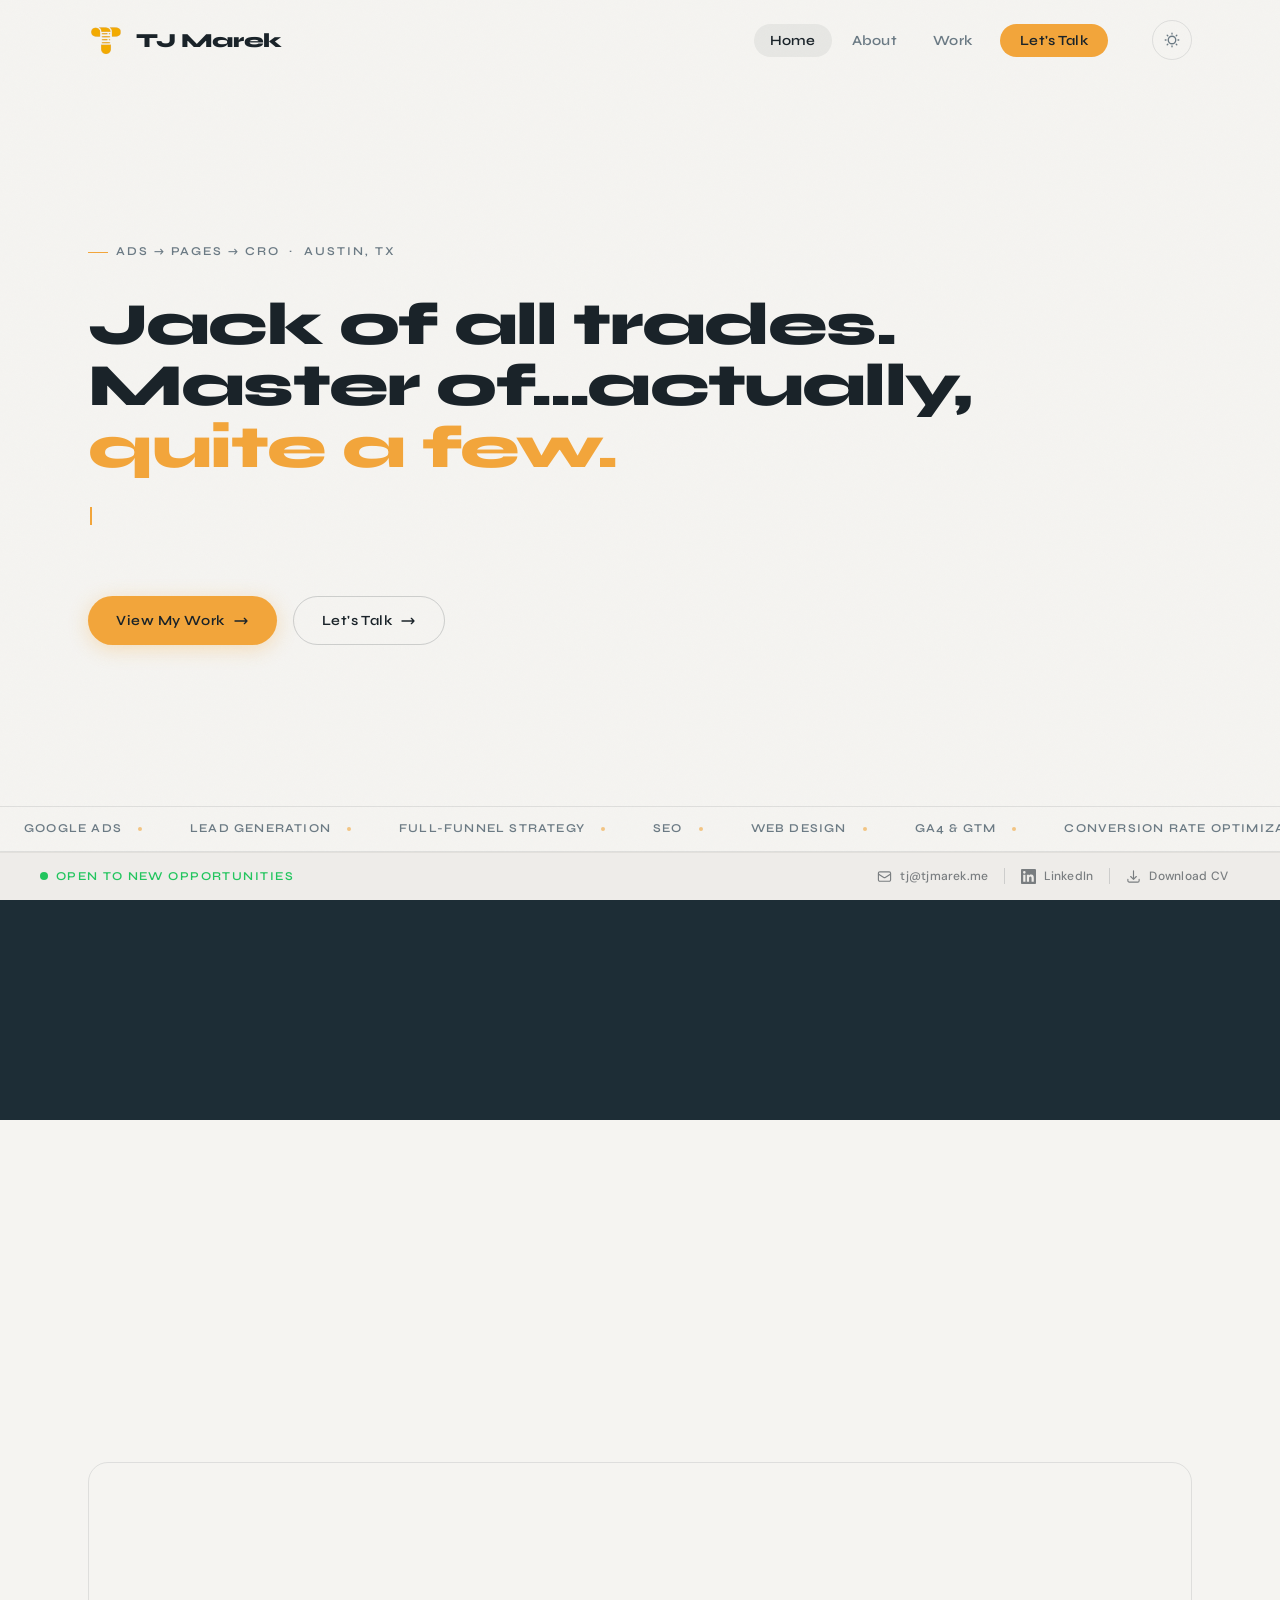
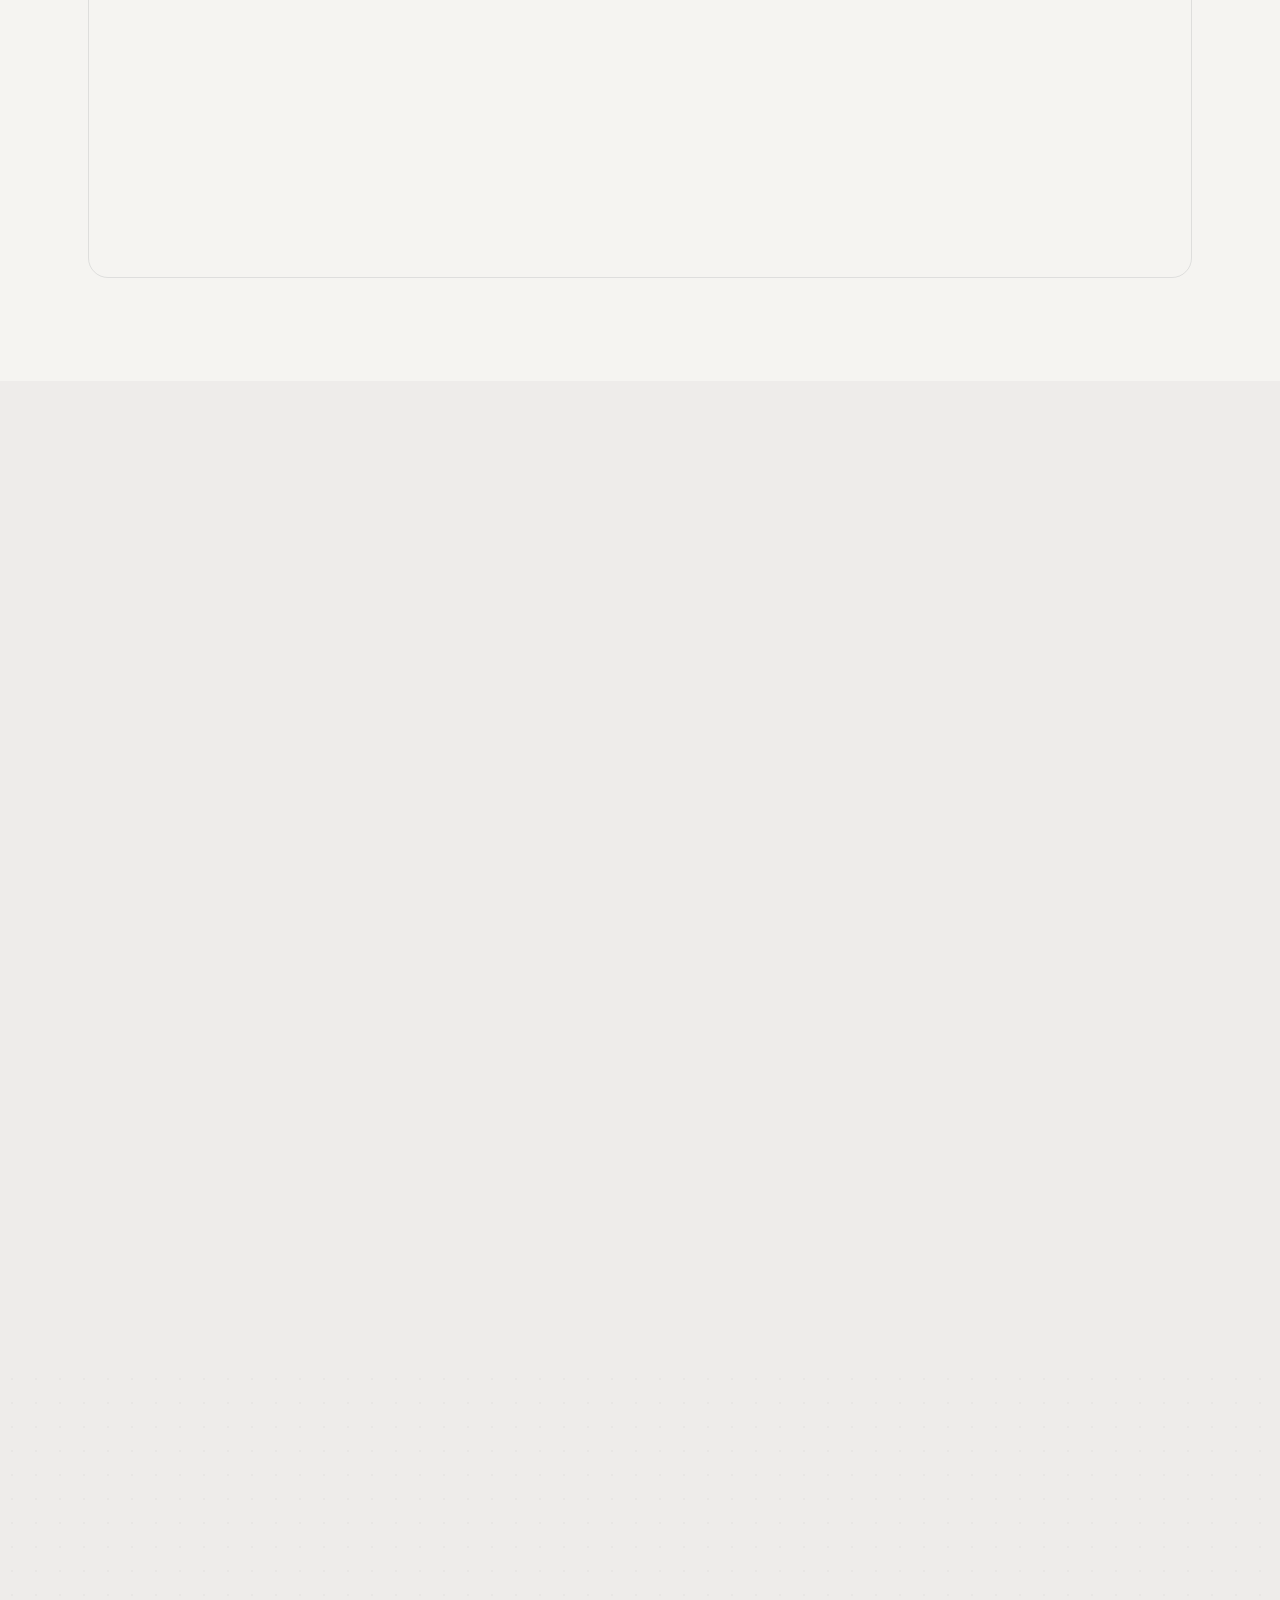
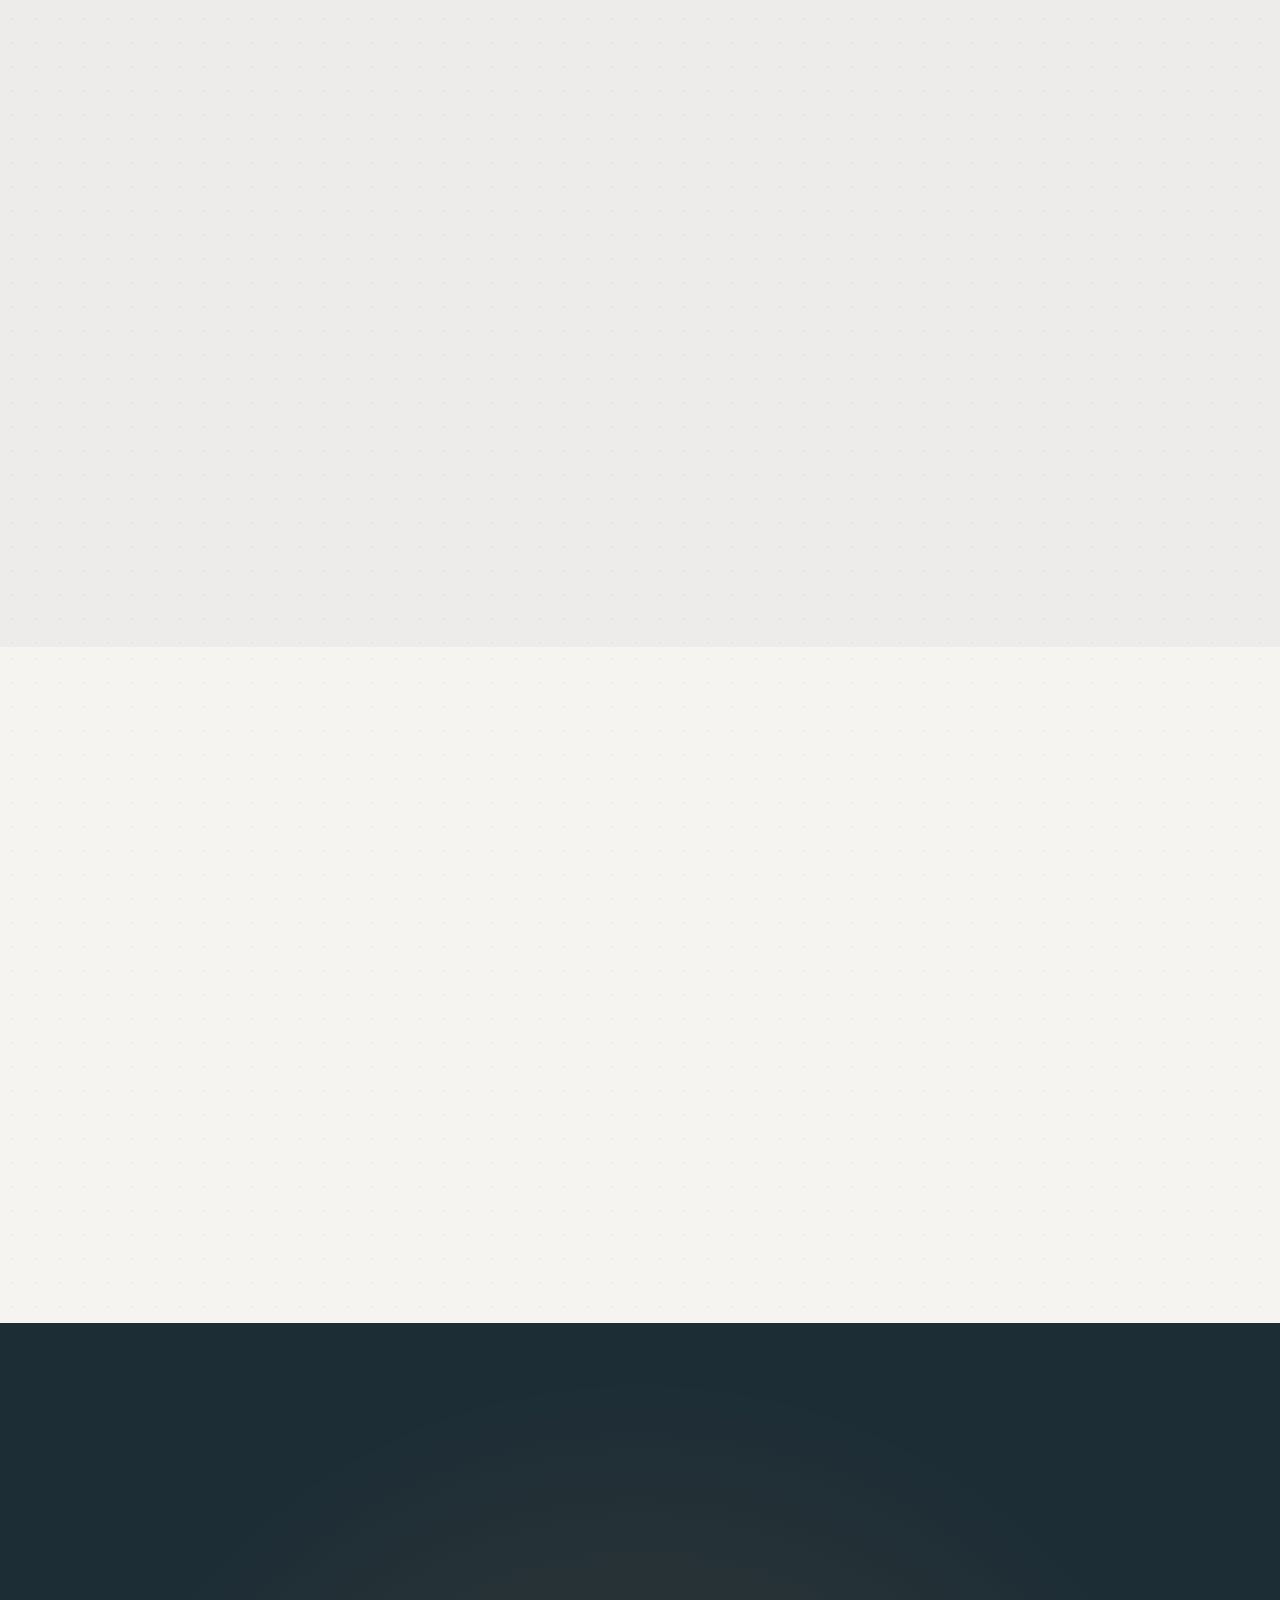
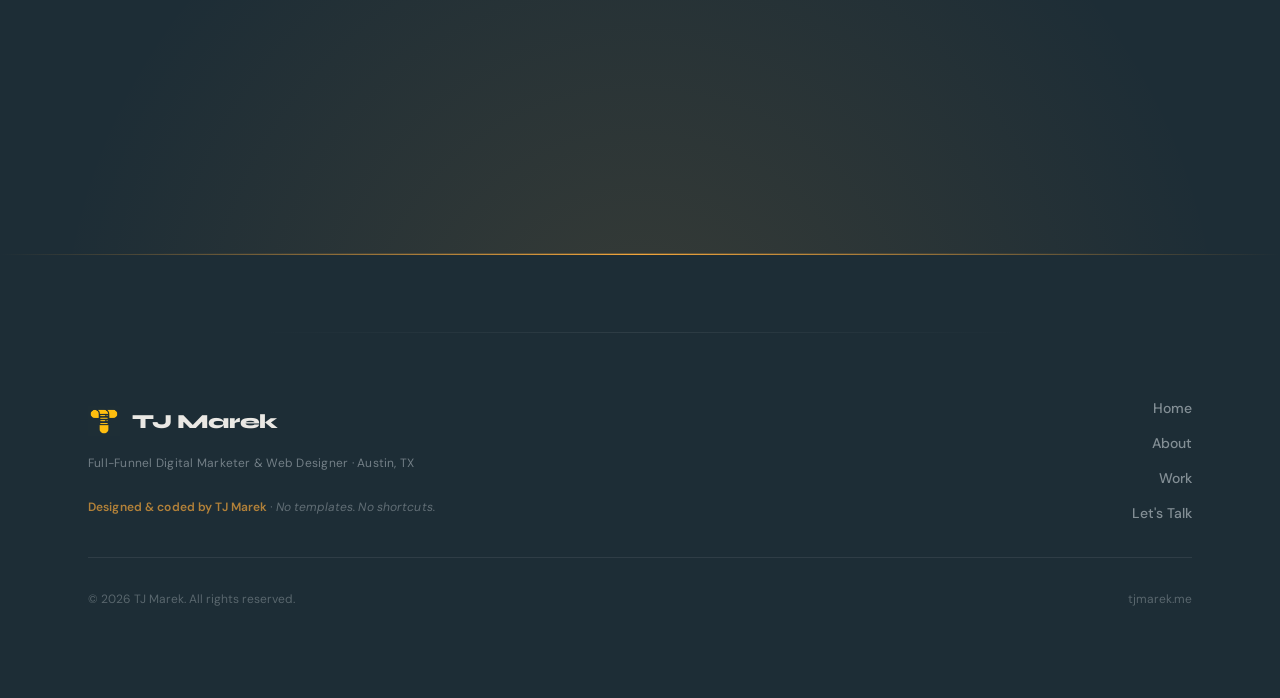
==== commit 8d730fc6: "Update index.html" ====
--- a/index.html
+++ b/index.html
@@ -1033,14 +1033,14 @@
   ════════════════════════════════════════════ -->
 
   <!-- GSAP -->
-  <!-- <script src="https://cdnjs.cloudflare.com/ajax/libs/gsap/3.12.5/gsap.min.js"
+  <script src="https://cdnjs.cloudflare.com/ajax/libs/gsap/3.12.5/gsap.min.js"
         defer fetchpriority="low"></script>
 <script src="https://cdnjs.cloudflare.com/ajax/libs/gsap/3.12.5/ScrollTrigger.min.js"
-        defer fetchpriority="low"></script> -->
-
-  <script src="https://cdnjs.cloudflare.com/ajax/libs/gsap/3.12.5/gsap.min.js" defer></script>
+        defer fetchpriority="low"></script>
+
+  <!-- <script src="https://cdnjs.cloudflare.com/ajax/libs/gsap/3.12.5/gsap.min.js" defer></script>
 <script src="https://cdnjs.cloudflare.com/ajax/libs/gsap/3.12.5/ScrollTrigger.min.js" defer></script>
-<script src="main.js" defer></script>
+<script src="main.js" defer></script> -->
 
 </body>
 </html>
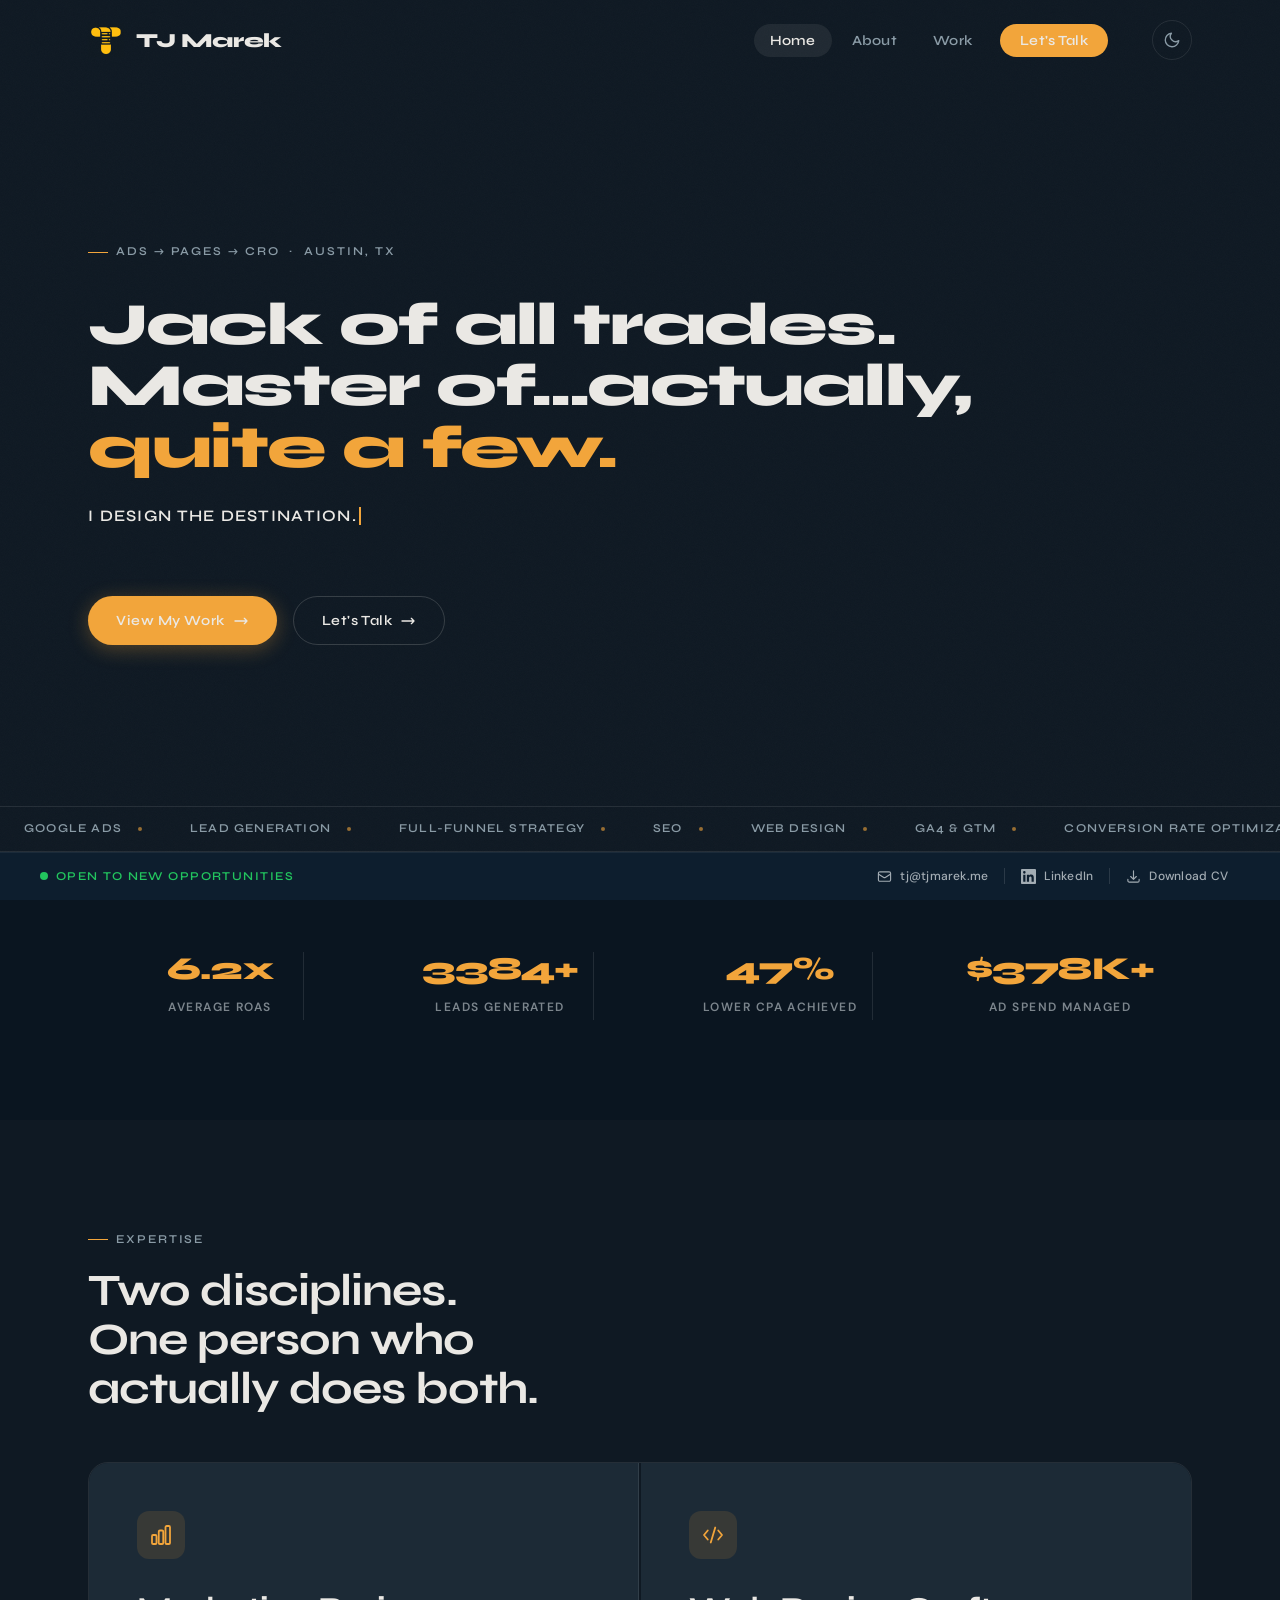
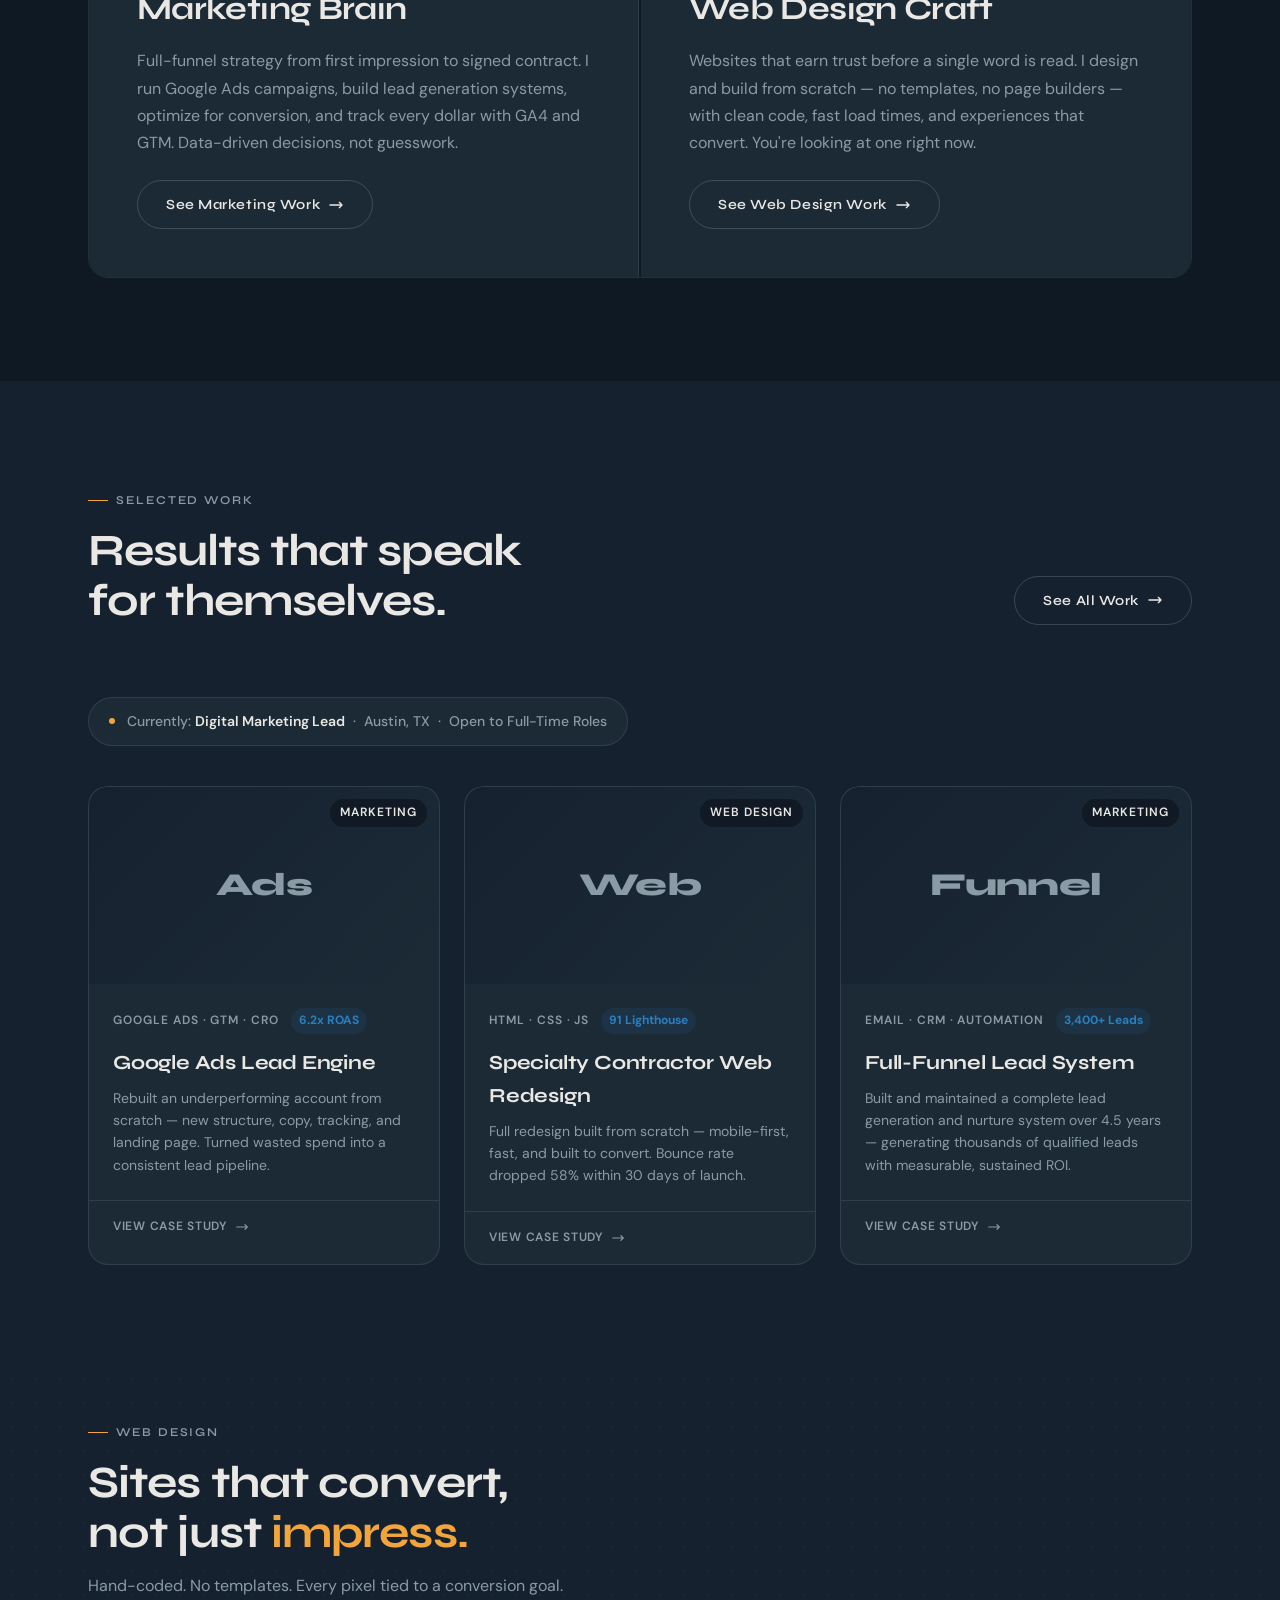
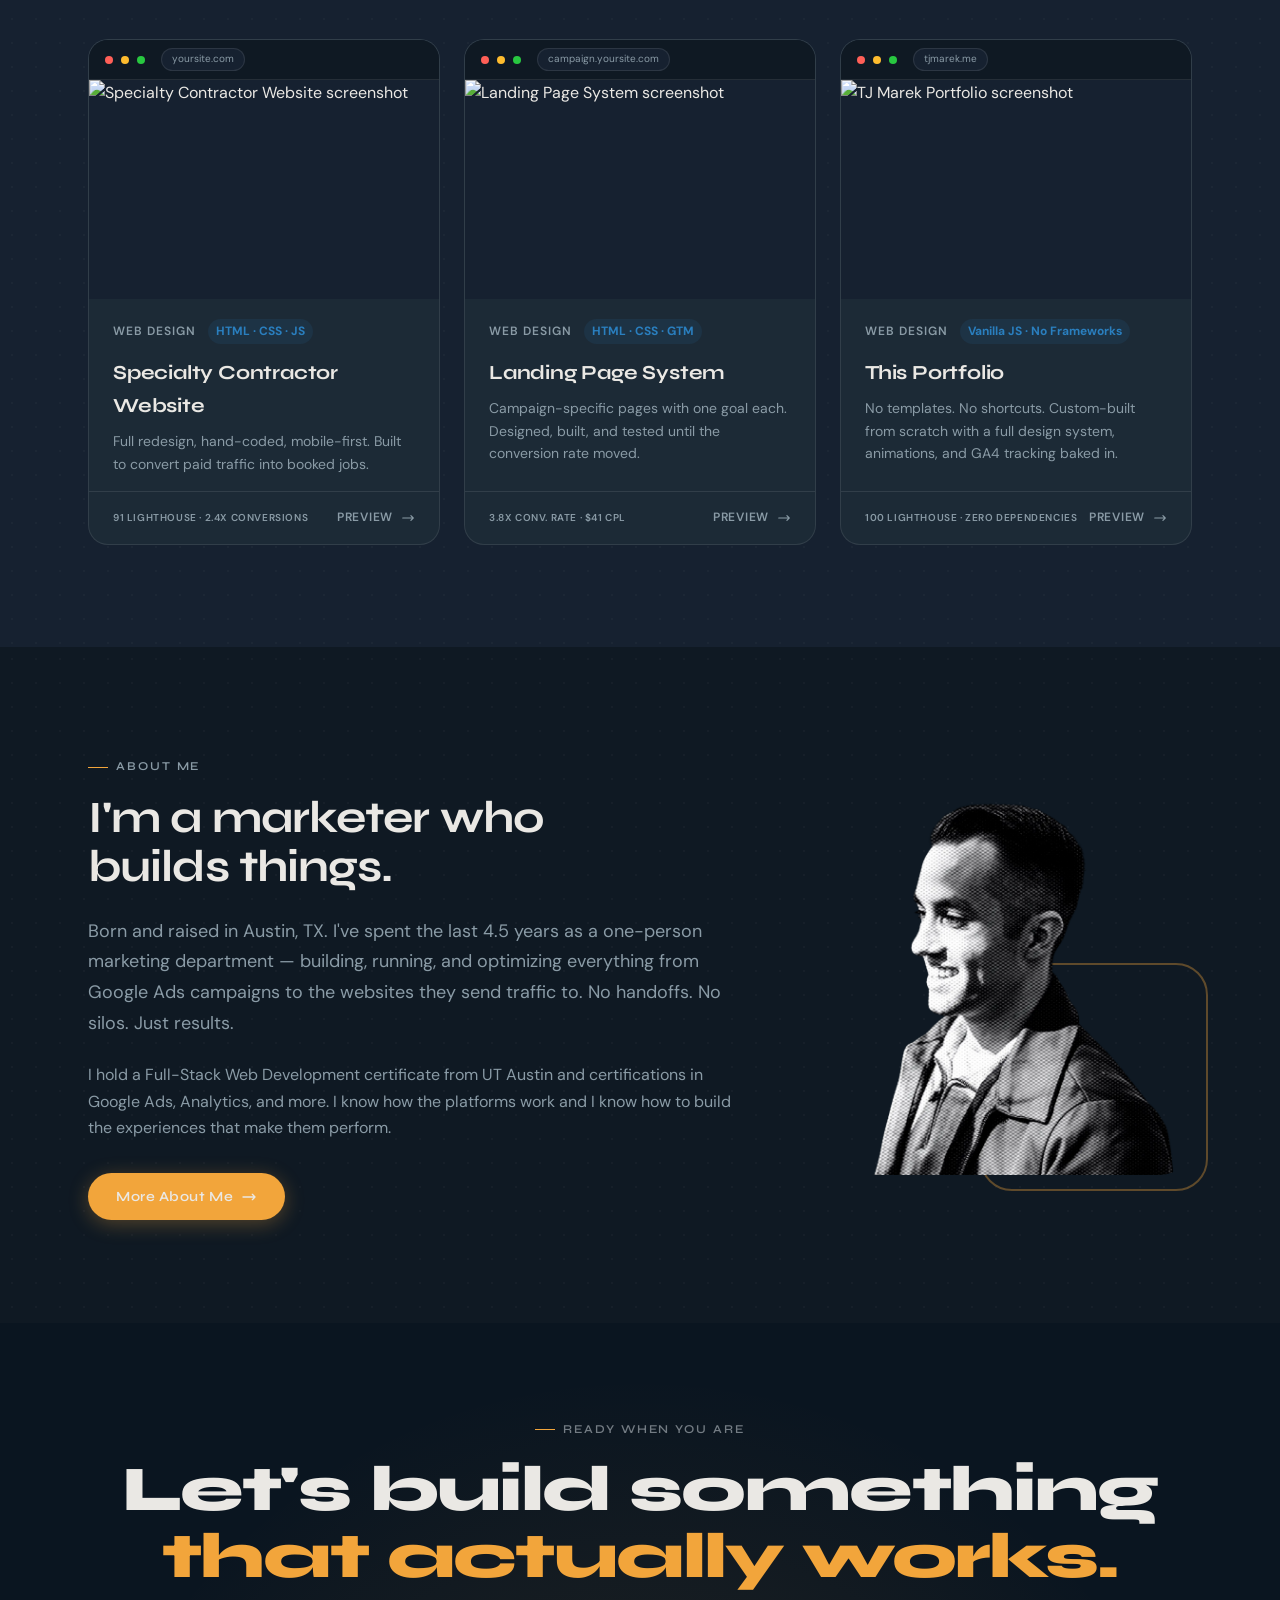
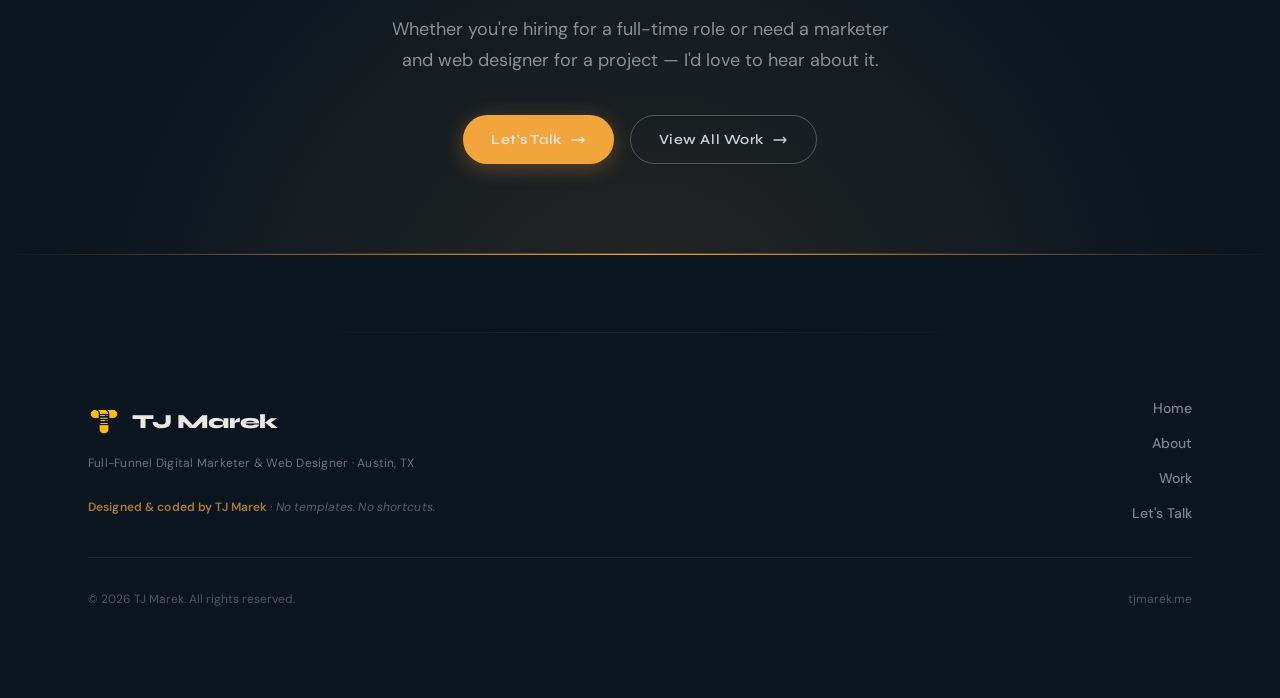
==== commit e7209659: "Update index.html" ====
--- a/index.html
+++ b/index.html
@@ -1033,14 +1033,9 @@
   ════════════════════════════════════════════ -->
 
   <!-- GSAP -->
-  <script src="https://cdnjs.cloudflare.com/ajax/libs/gsap/3.12.5/gsap.min.js"
-        defer fetchpriority="low"></script>
-<script src="https://cdnjs.cloudflare.com/ajax/libs/gsap/3.12.5/ScrollTrigger.min.js"
-        defer fetchpriority="low"></script>
-
-  <!-- <script src="https://cdnjs.cloudflare.com/ajax/libs/gsap/3.12.5/gsap.min.js" defer></script>
-<script src="https://cdnjs.cloudflare.com/ajax/libs/gsap/3.12.5/ScrollTrigger.min.js" defer></script>
-<script src="main.js" defer></script> -->
+<script src="assets/gsap.min.js" defer></script>
+<script src="assets/ScrollTrigger.min.js" defer></script>
+<script src="main.js" defer></script>
 
 </body>
 </html>
--- a/style.css
+++ b/style.css
@@ -1874,23 +1874,6 @@
   overflow: hidden;
 }
 
-/* Ambient background text */
-.contact-ambient {
-  position: absolute;
-  bottom: -60px;
-  right: -40px;
-  font-family: var(--font-display);
-  font-size: clamp(100px, 18vw, 220px);
-  font-weight: 800;
-  color: transparent;
-  -webkit-text-stroke: 1px var(--border-strong);
-  letter-spacing: -0.04em;
-  line-height: 1;
-  pointer-events: none;
-  user-select: none;
-  z-index: 0;
-}
-
 .contact-grid {
   display: grid;
   grid-template-columns: 1fr 1.2fr;
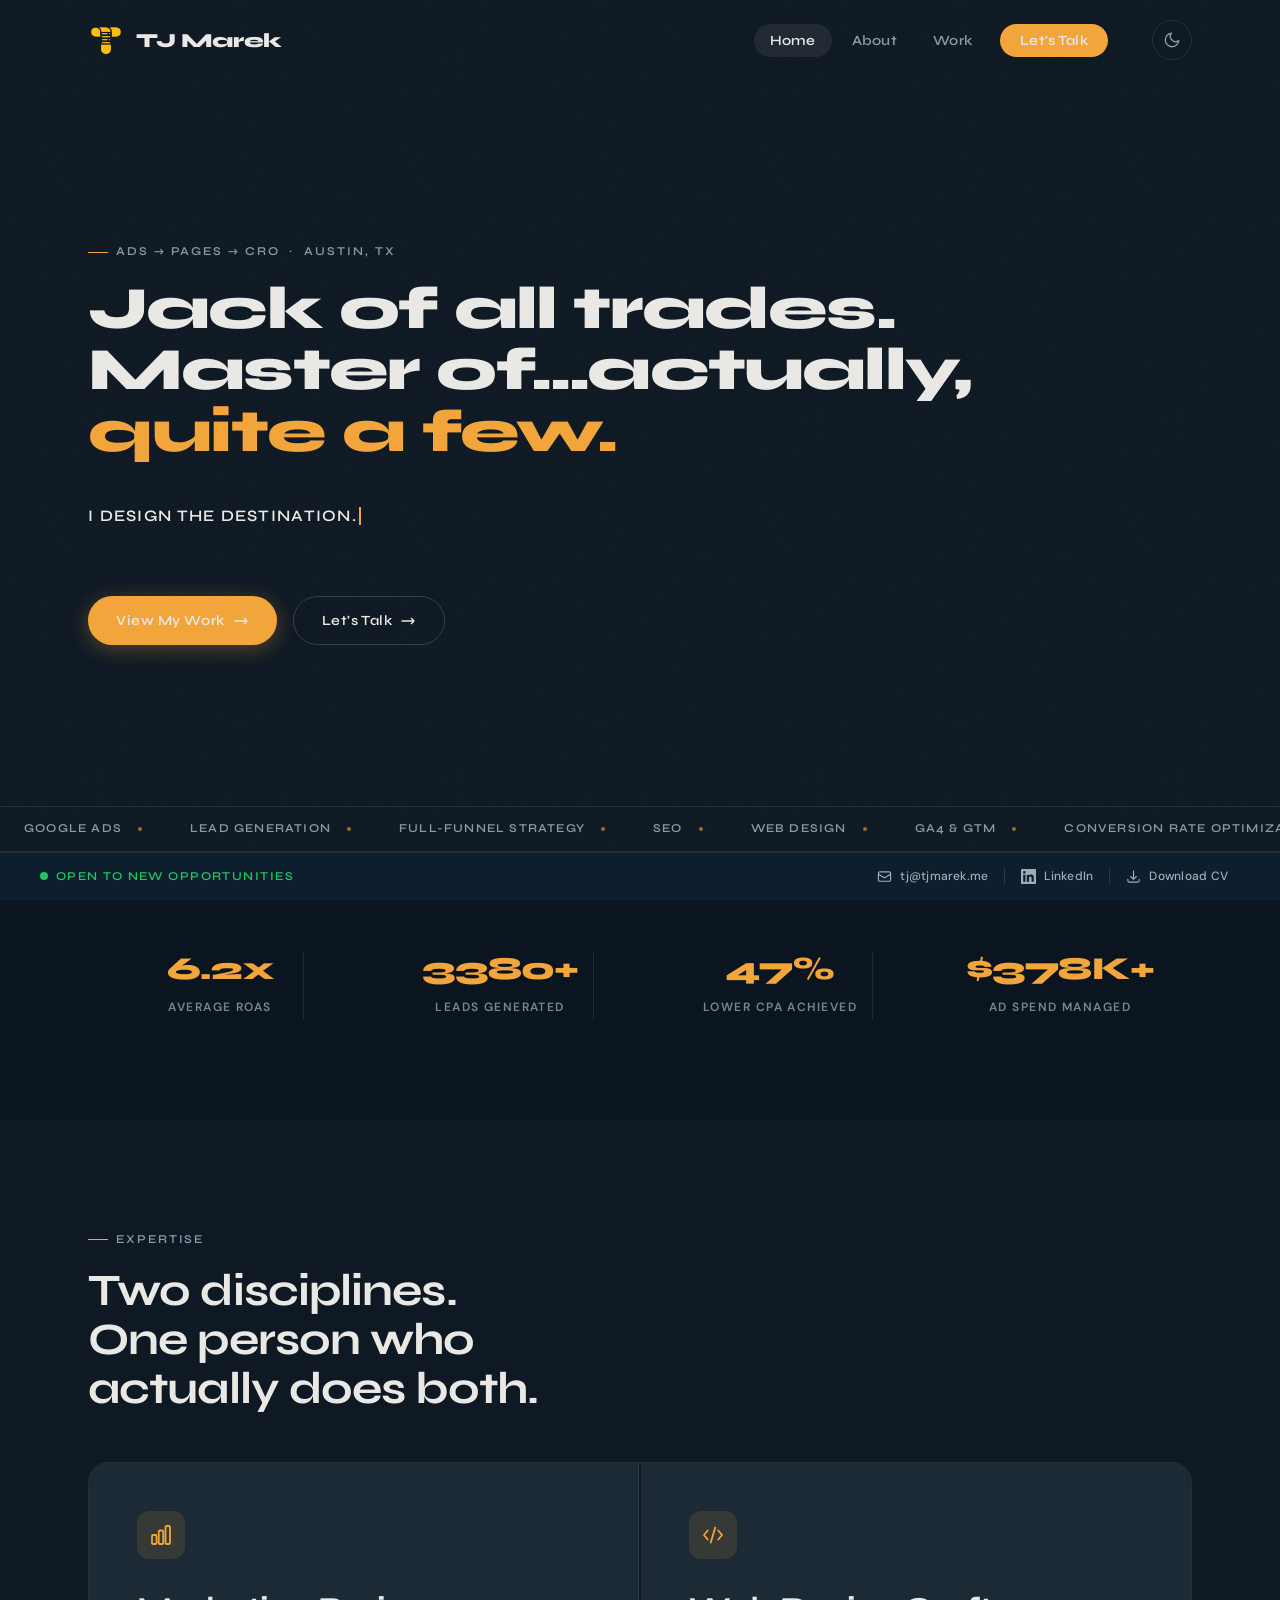
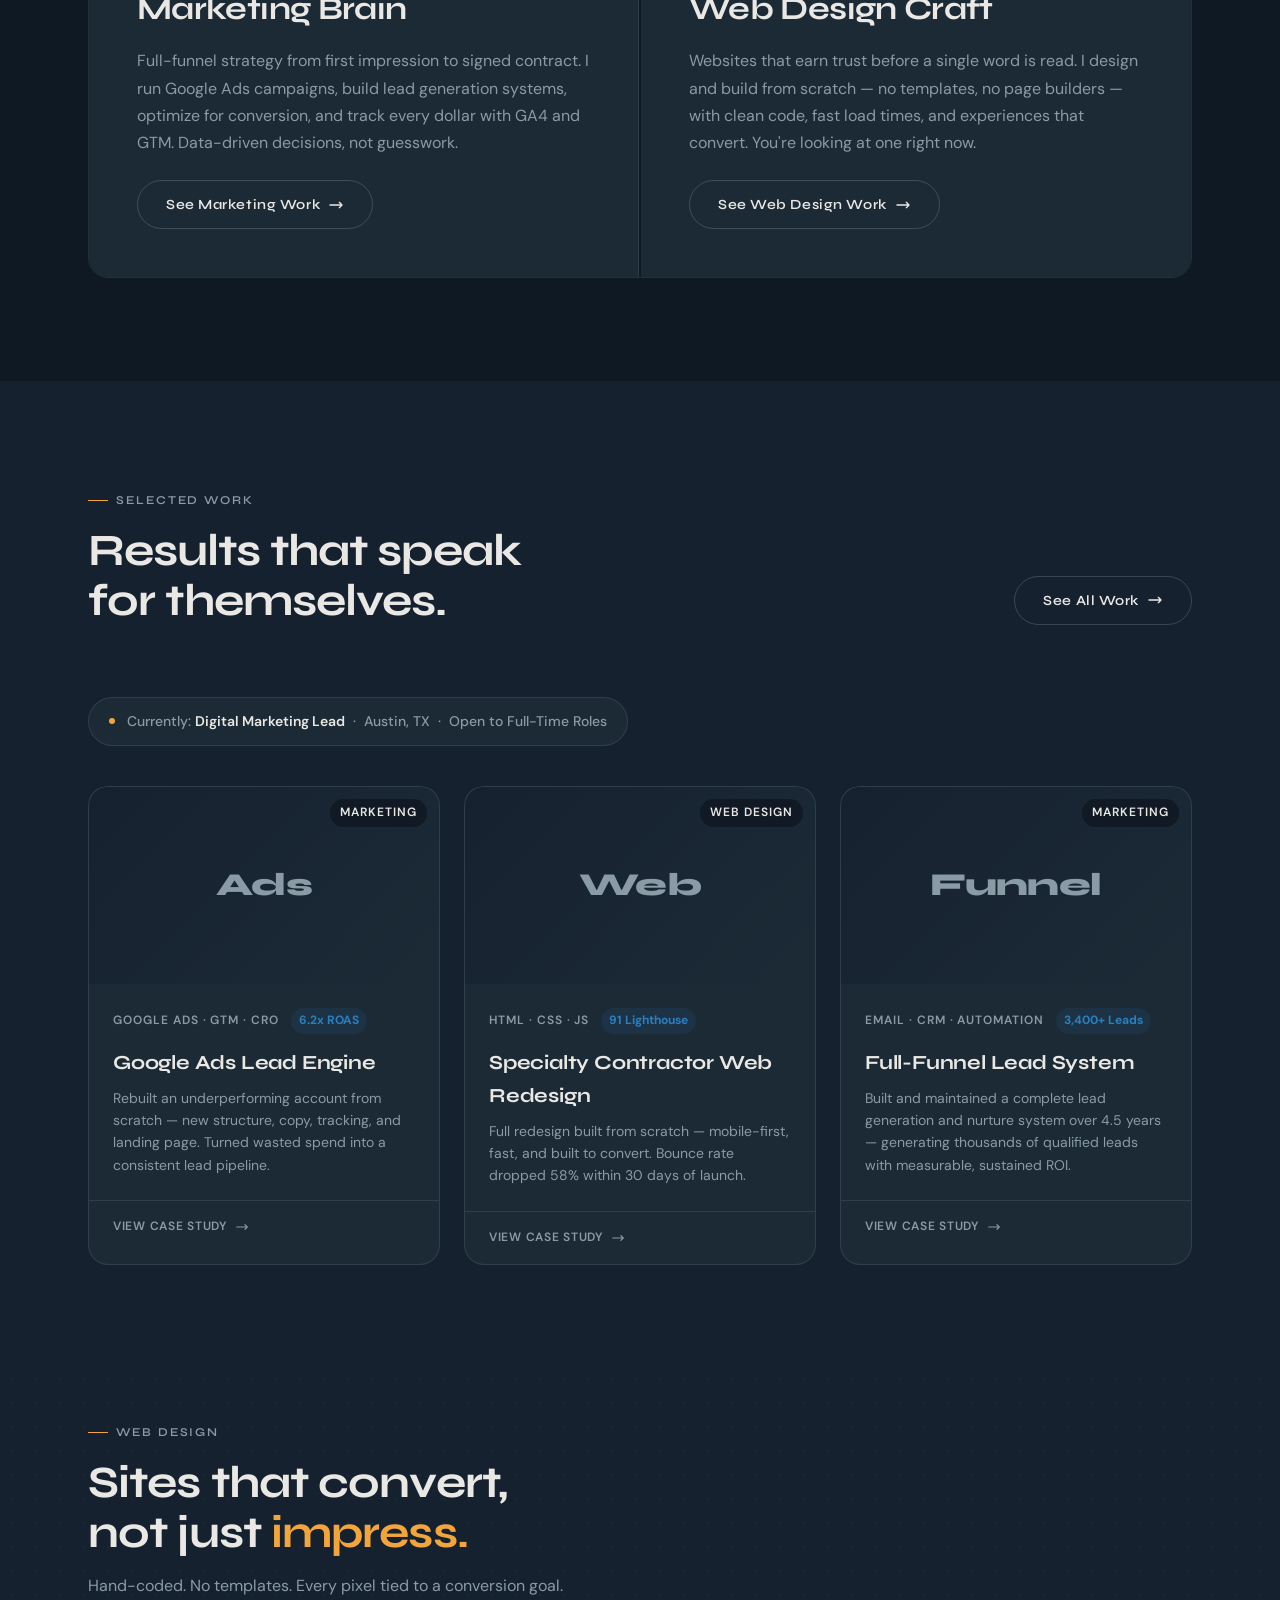
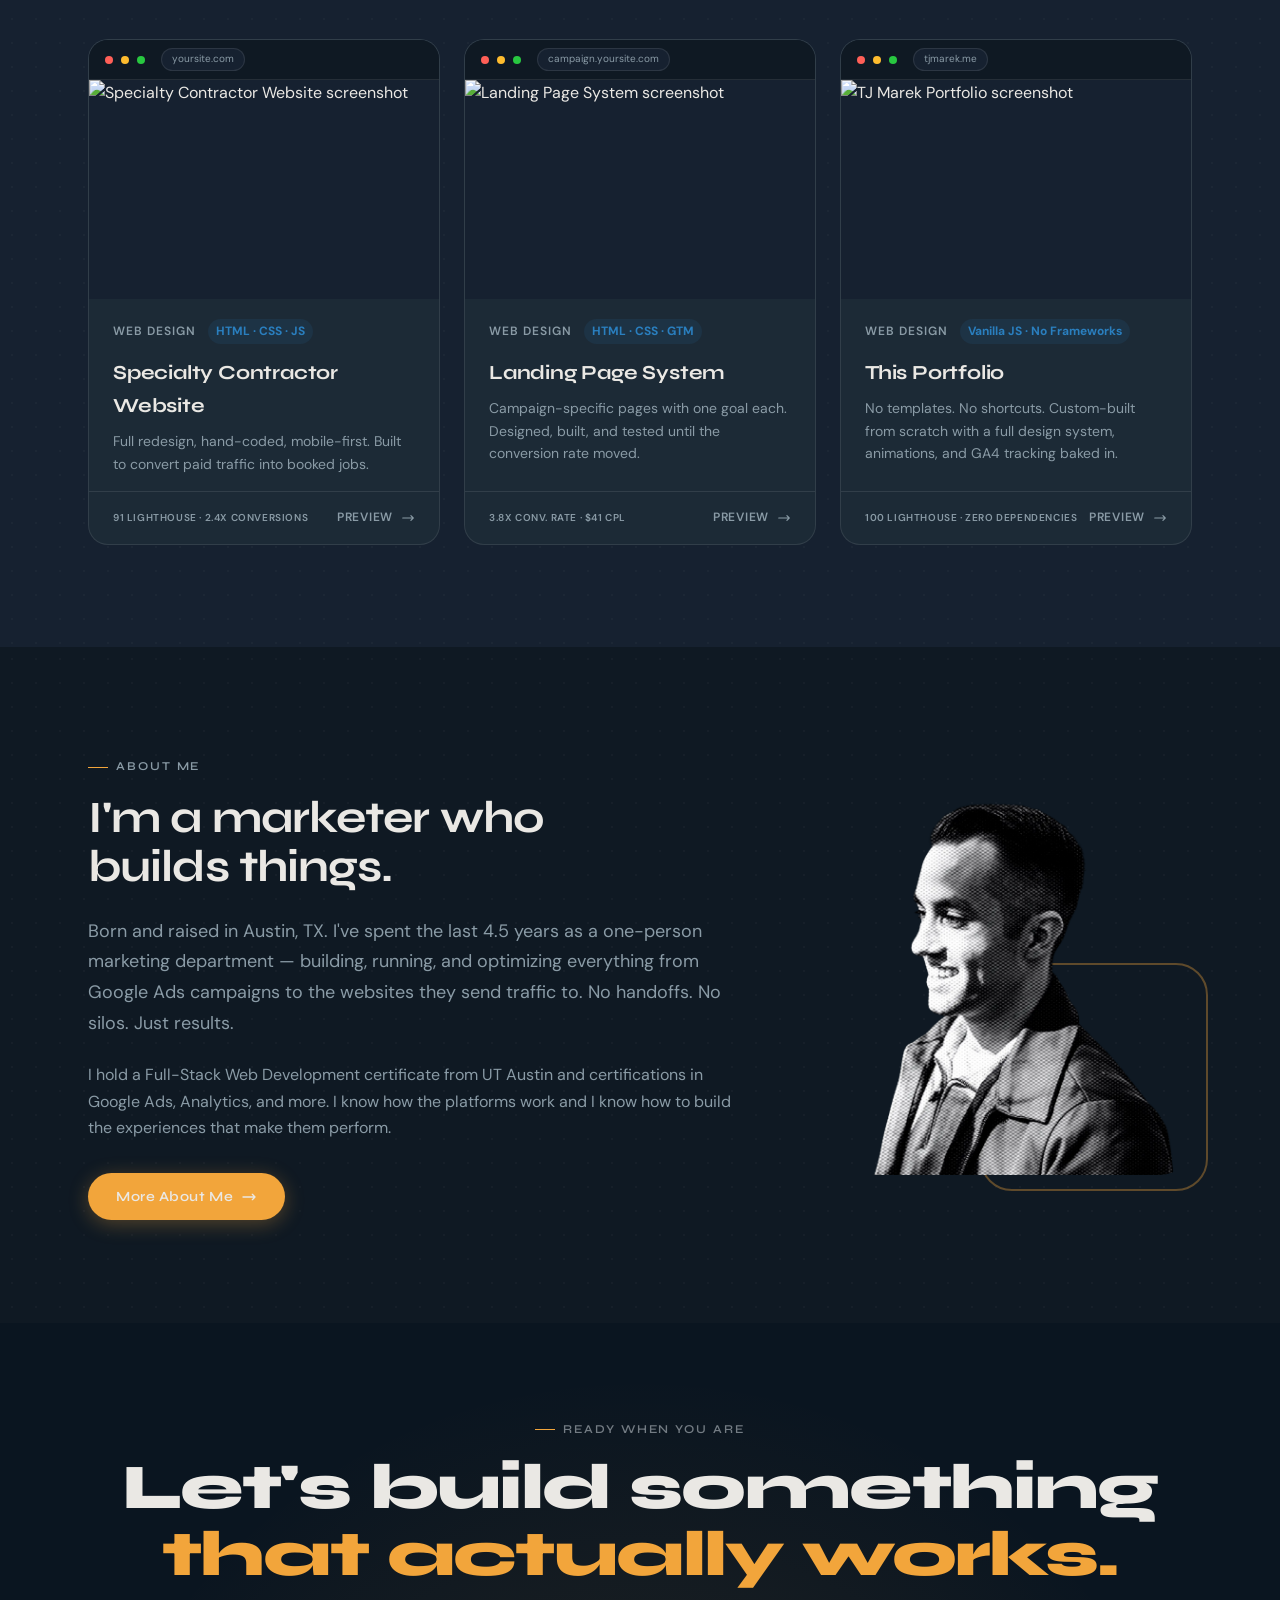
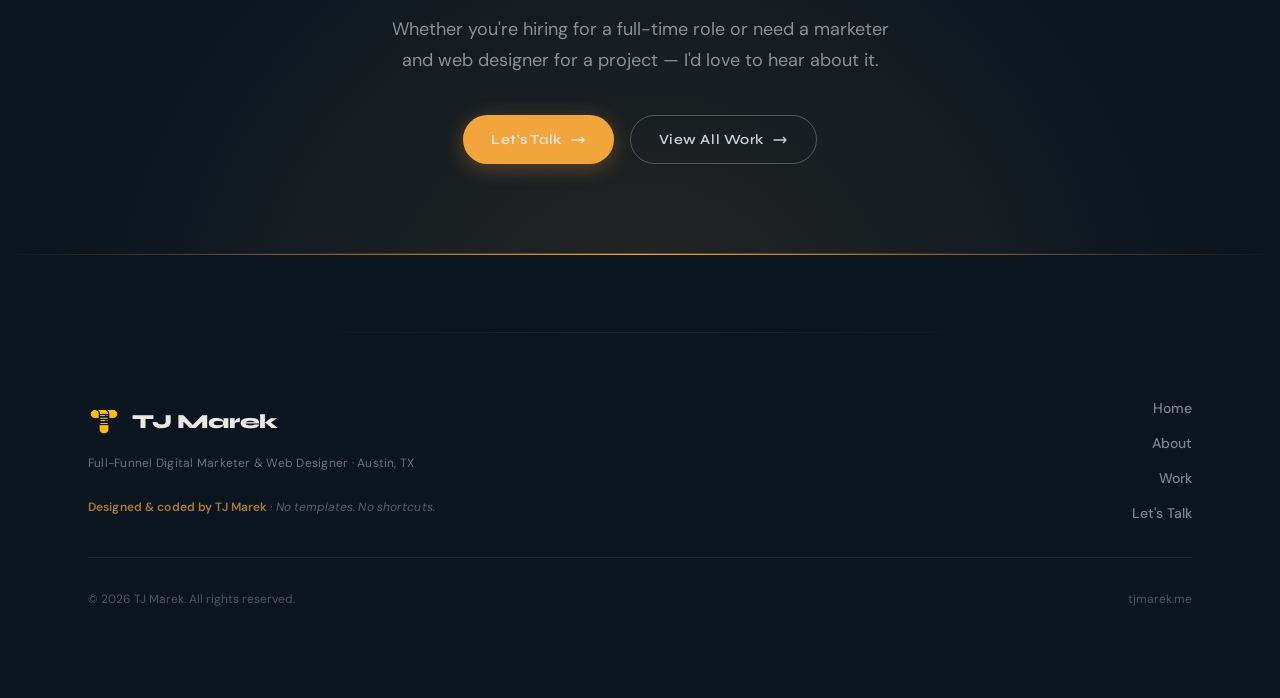
==== commit e46810d6: "Update index.html" ====
--- a/index.html
+++ b/index.html
@@ -11,7 +11,9 @@
   <meta property="og:url" content="https://tjmarek.me" />
   <meta property="og:type" content="website" />
   <meta name="twitter:card" content="summary_large_image" />
-  <link rel="preconnect" href="https://fonts.googleapis.com">
+  <!-- <link rel="preconnect" href="https://fonts.googleapis.com"> -->
+  <link rel="preload" as="style" href="https://fonts.googleapis.com/css2?family=YOUR_FONT&display=swap" onload="this.rel='stylesheet'">
+<noscript><link rel="stylesheet" href="https://fonts.googleapis.com/css2?family=YOUR_FONT&display=swap"></noscript>
   <link rel="preconnect" href="https://fonts.gstatic.com" crossorigin>
   <link rel="preconnect" href="https://cdnjs.cloudflare.com">
   <title>TJ Marek — Full-Funnel Digital Marketer & Web Designer</title>
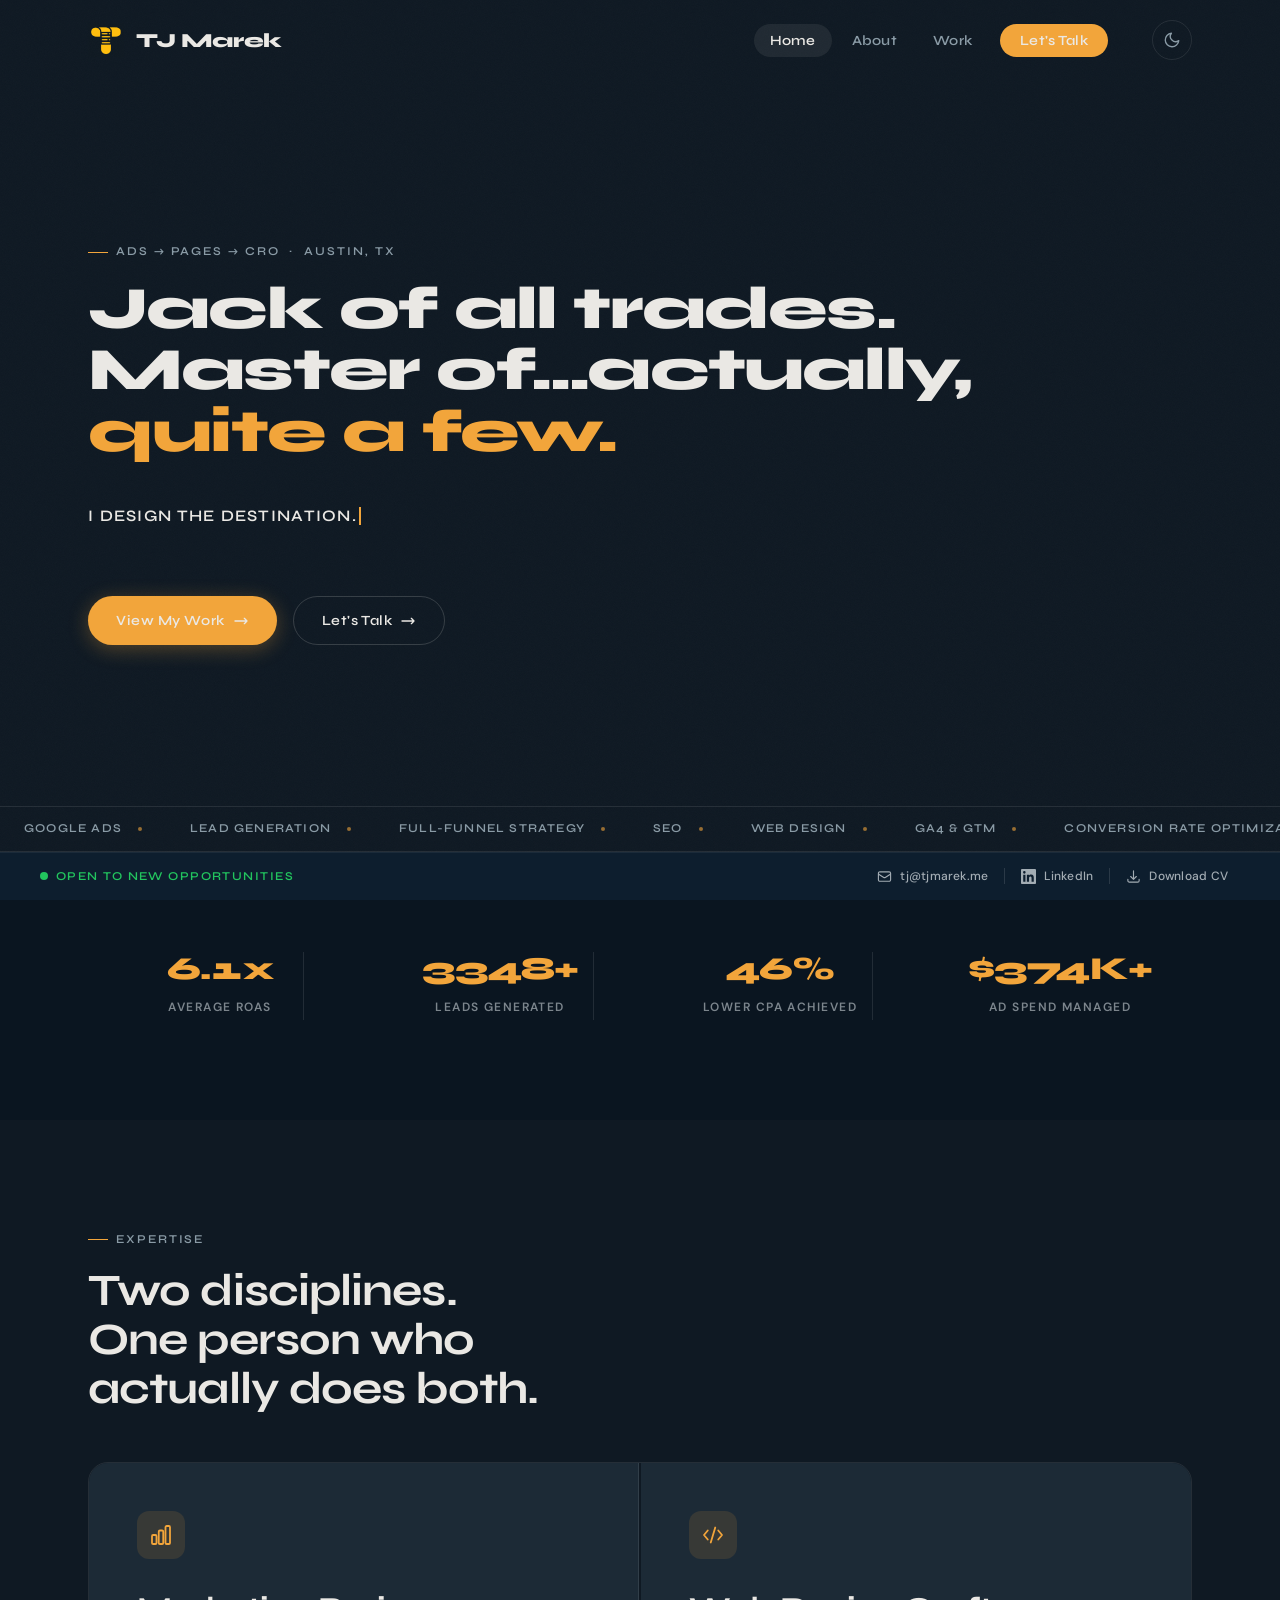
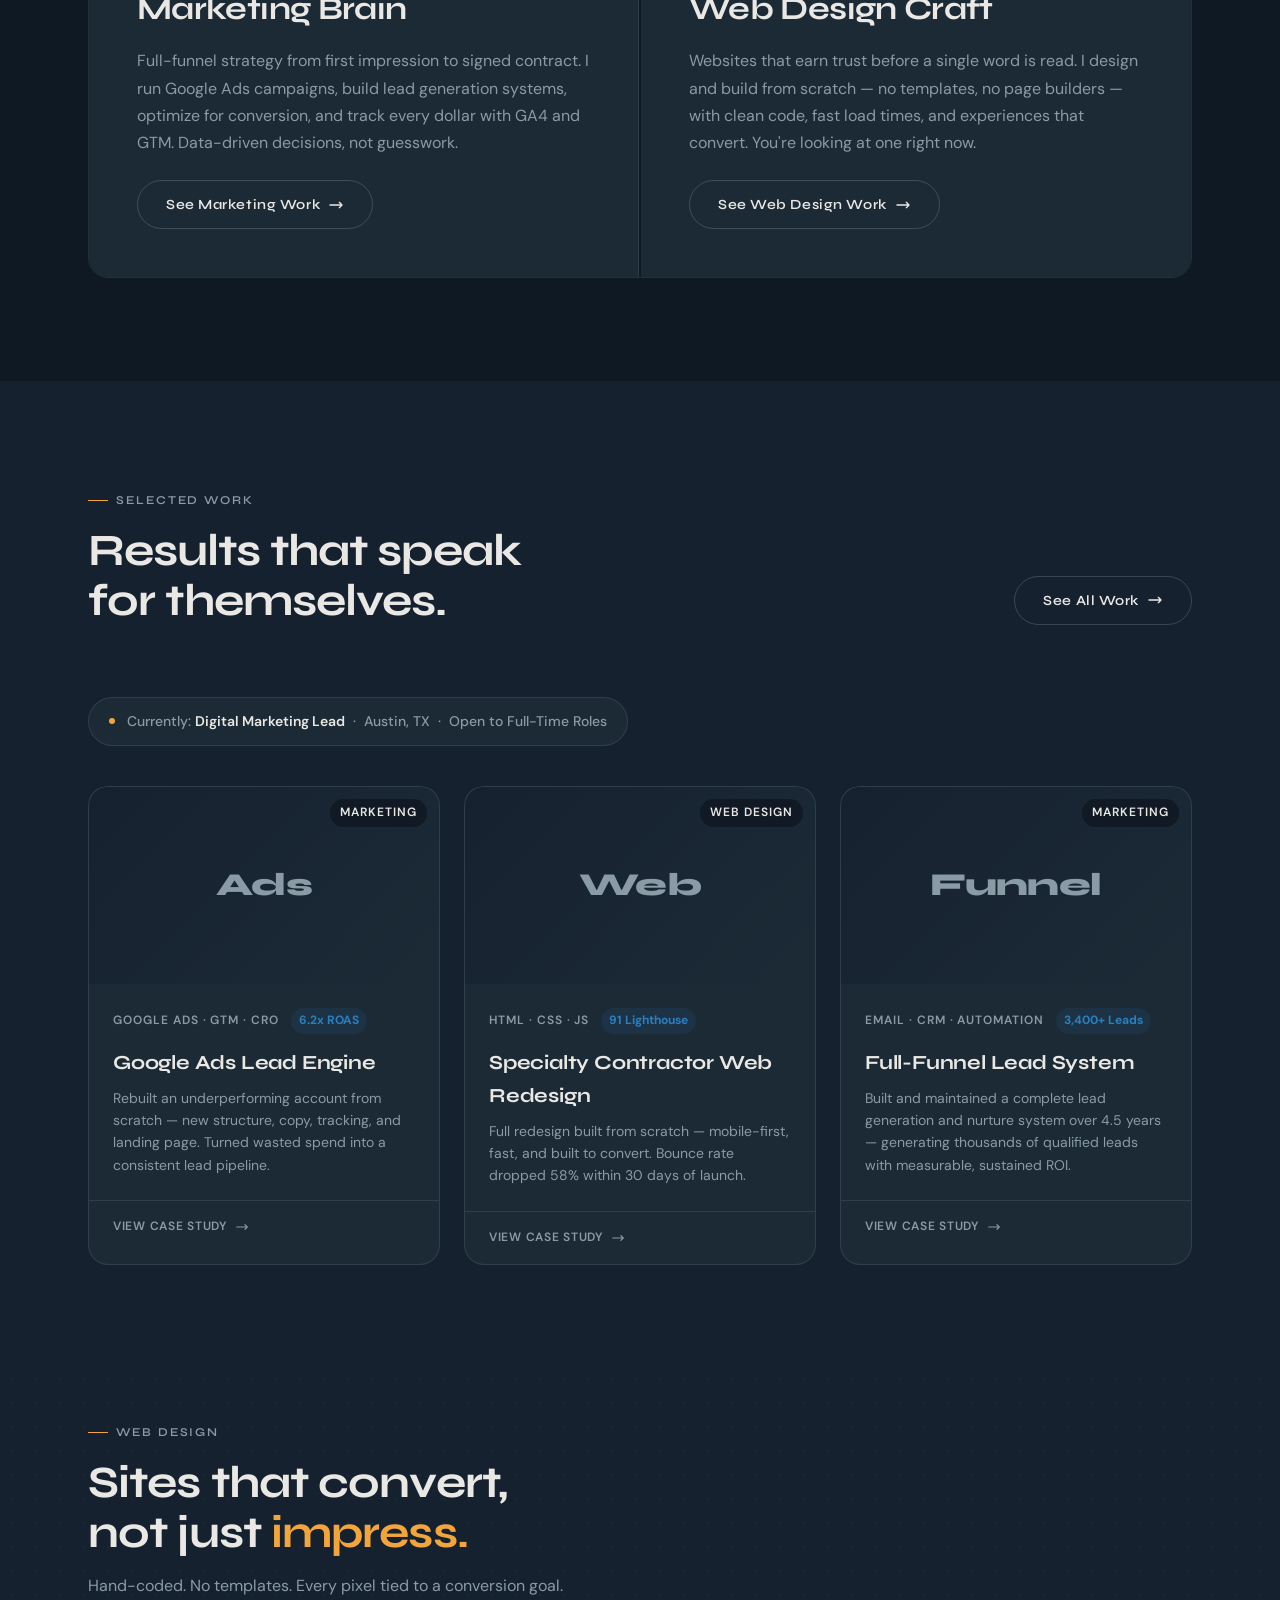
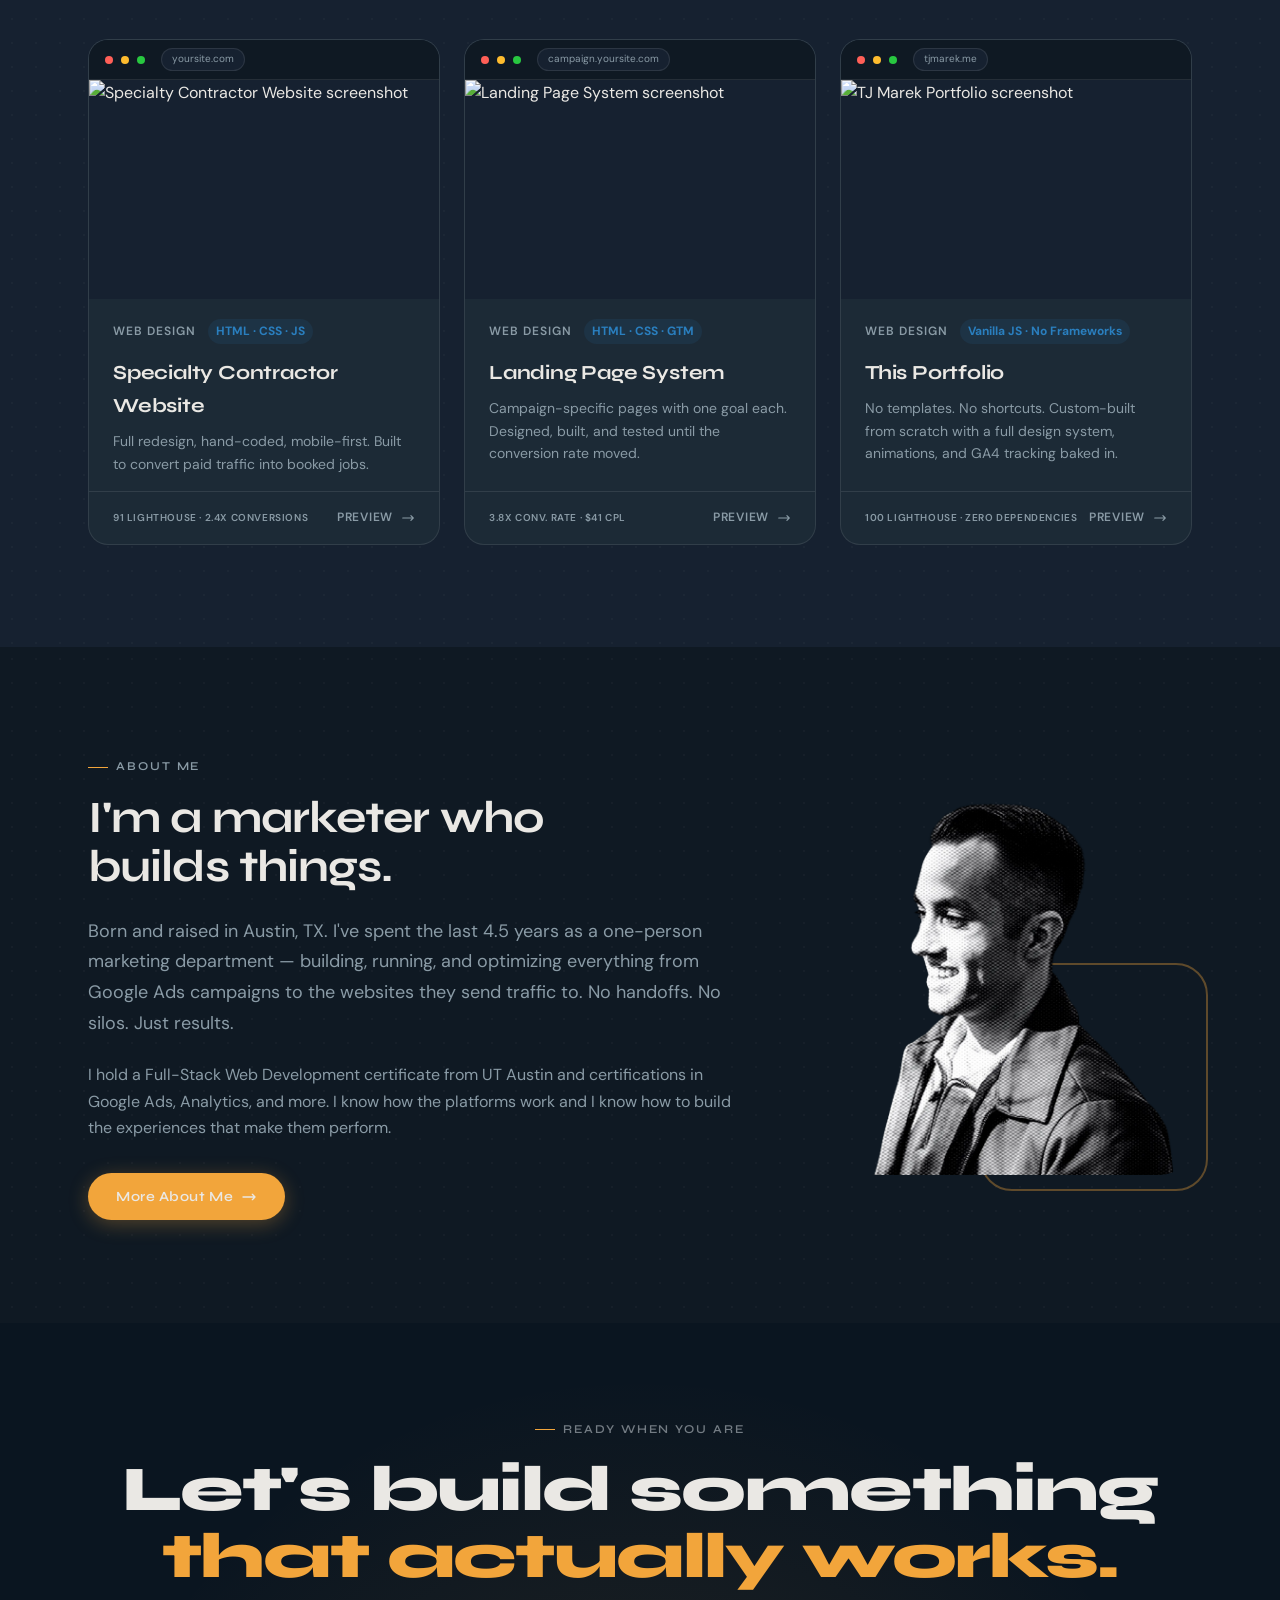
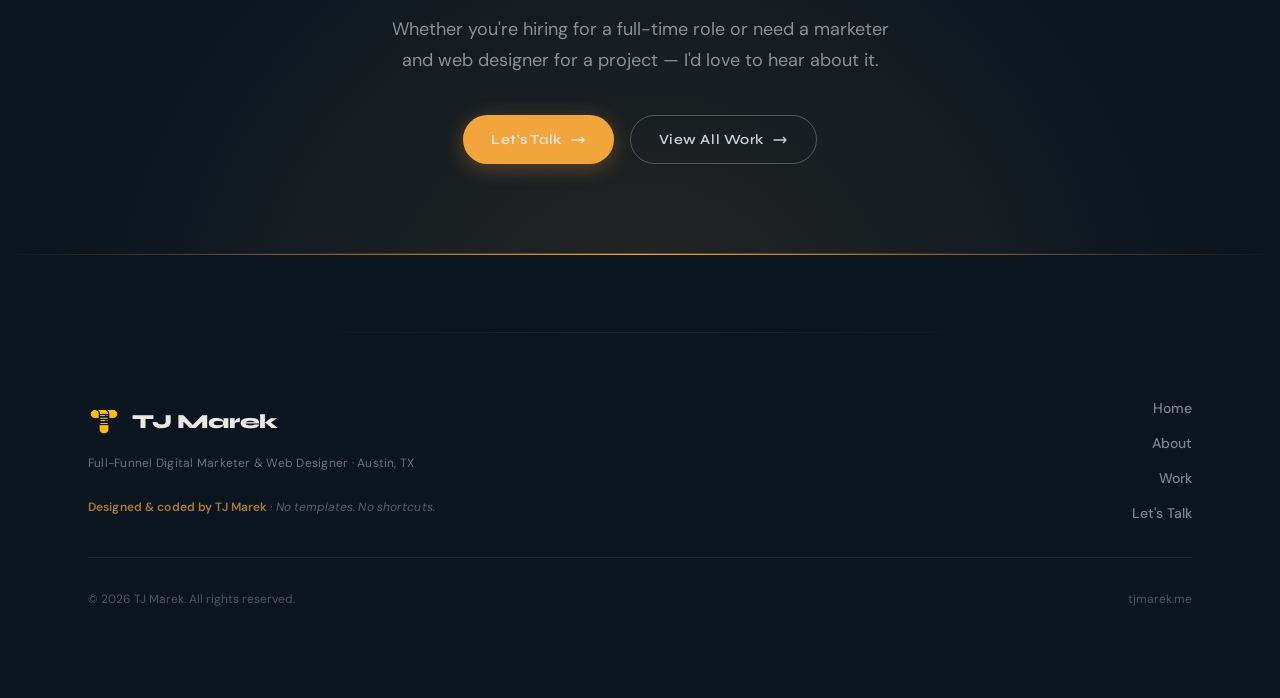
==== commit bb167db7: "Update index.html" ====
--- a/index.html
+++ b/index.html
@@ -11,10 +11,14 @@
   <meta property="og:url" content="https://tjmarek.me" />
   <meta property="og:type" content="website" />
   <meta name="twitter:card" content="summary_large_image" />
-  <!-- <link rel="preconnect" href="https://fonts.googleapis.com"> -->
-  <link rel="preload" as="style" href="https://fonts.googleapis.com/css2?family=YOUR_FONT&display=swap" onload="this.rel='stylesheet'">
-<noscript><link rel="stylesheet" href="https://fonts.googleapis.com/css2?family=YOUR_FONT&display=swap"></noscript>
+  <link rel="preconnect" href="https://fonts.googleapis.com">
   <link rel="preconnect" href="https://fonts.gstatic.com" crossorigin>
+  <link rel="preload" as="style" 
+      href="https://fonts.googleapis.com/css2?family=Syne:wght@400;600;700;800&family=Inter:wght@400;500;600&display=swap" 
+      onload="this.rel='stylesheet'">
+  <noscript>
+  <link rel="stylesheet" href="https://fonts.googleapis.com/css2?family=Syne:wght@400;600;700;800&family=Inter:wght@400;500;600&display=swap">
+  </noscript>
   <link rel="preconnect" href="https://cdnjs.cloudflare.com">
   <title>TJ Marek — Full-Funnel Digital Marketer & Web Designer</title>
   <link rel="icon" type="image/png" href="assets/logo.png" />
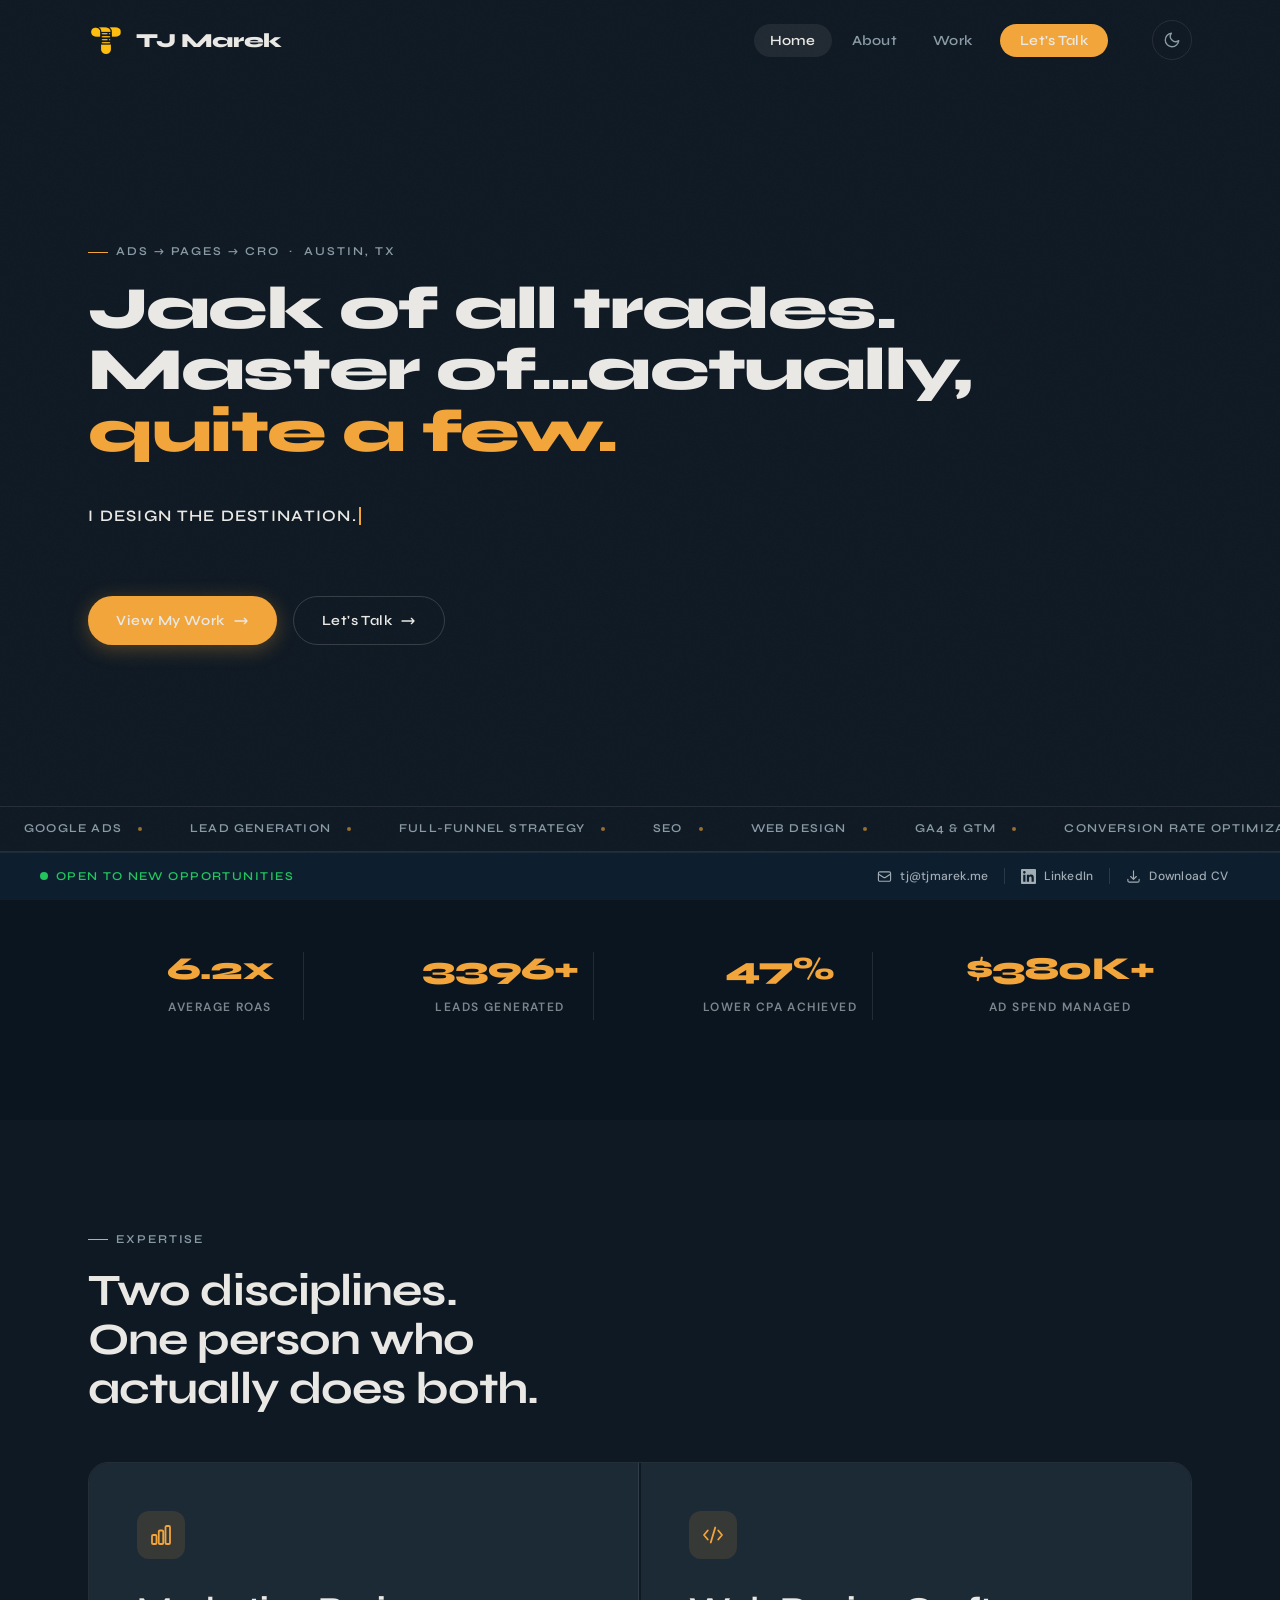
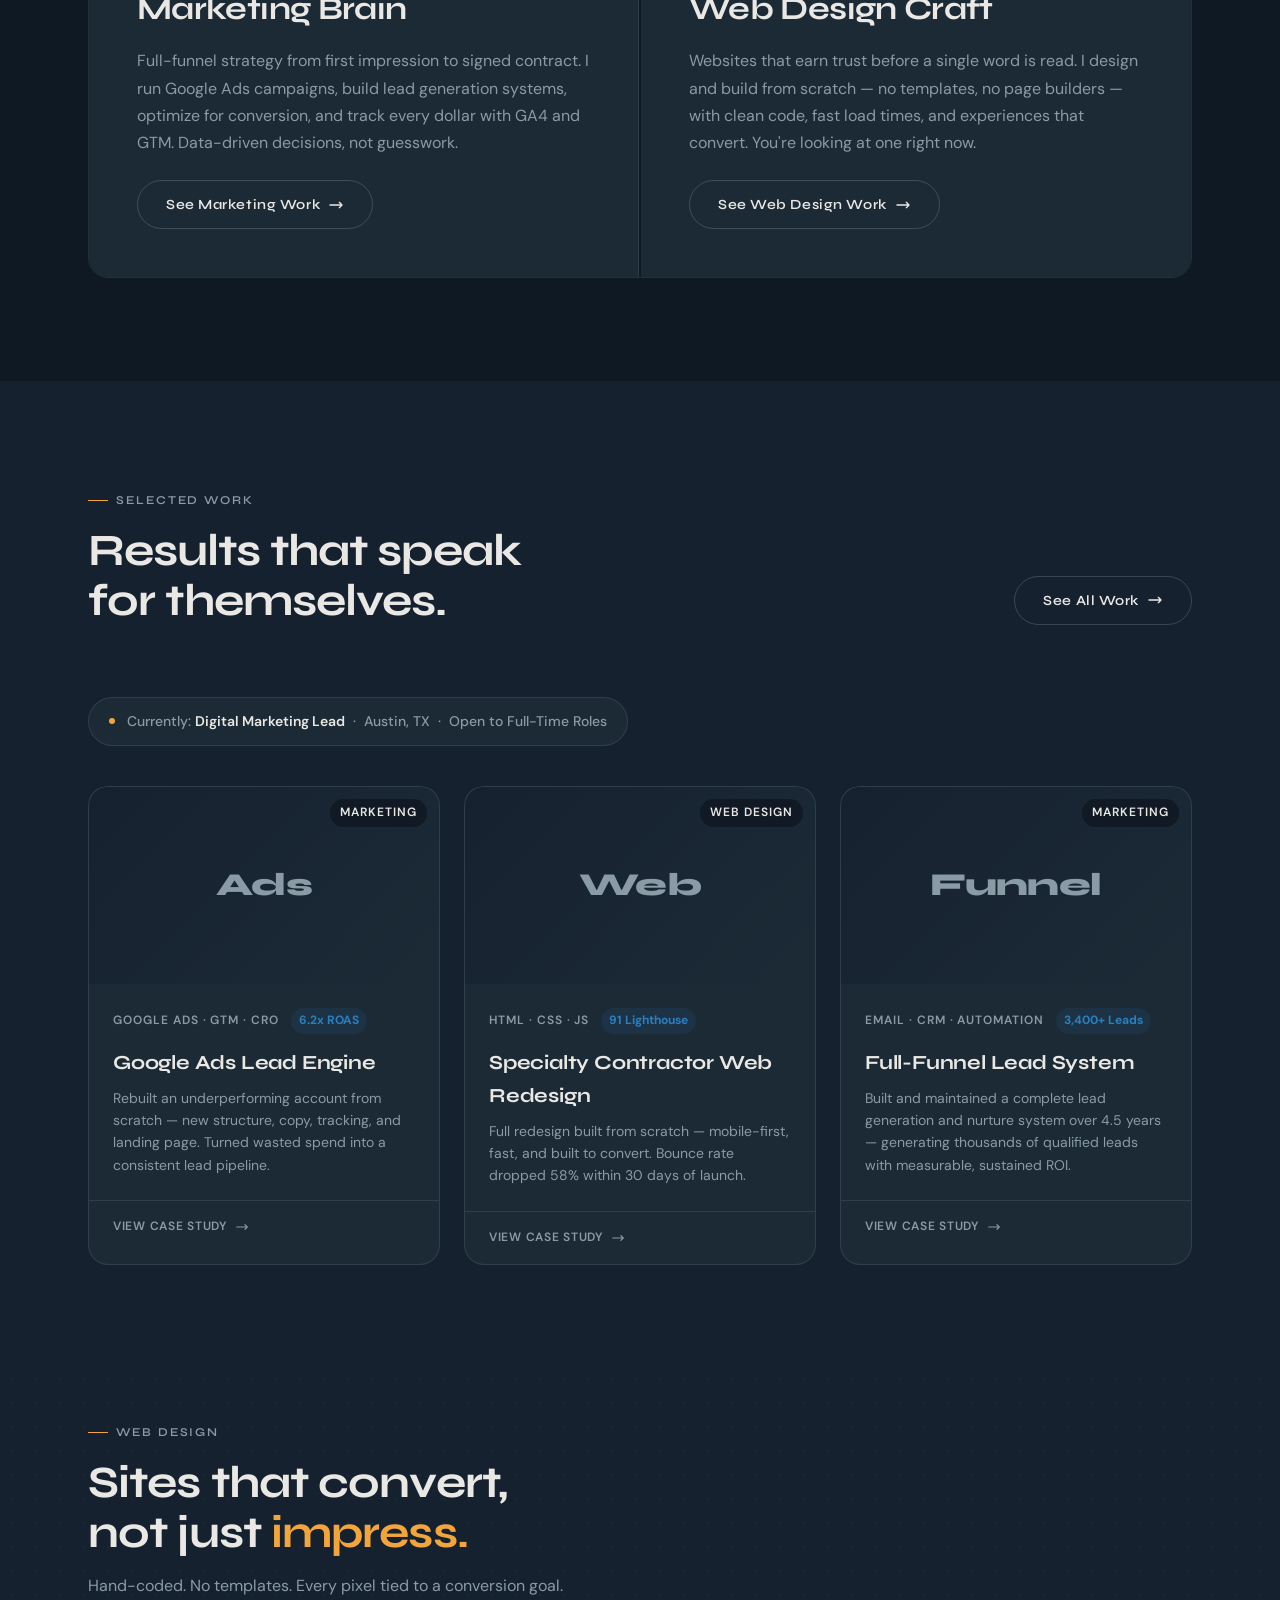
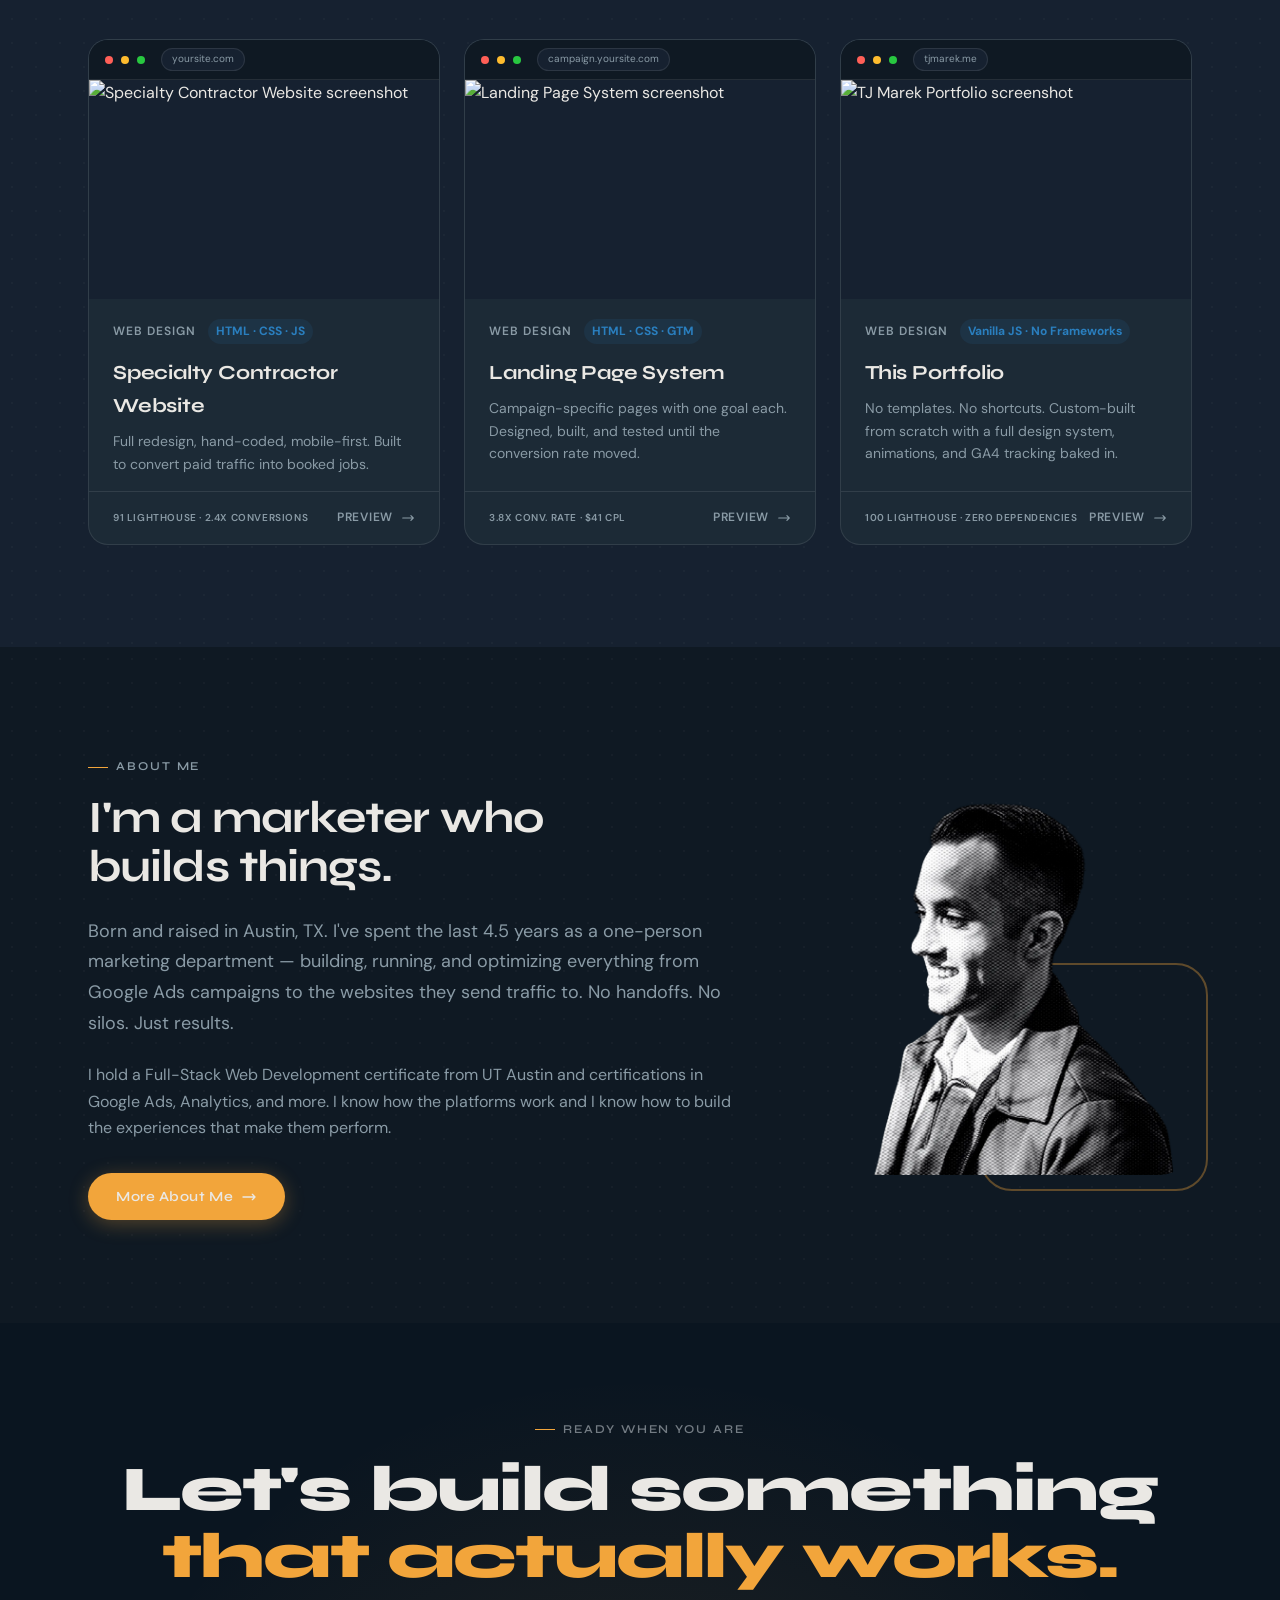
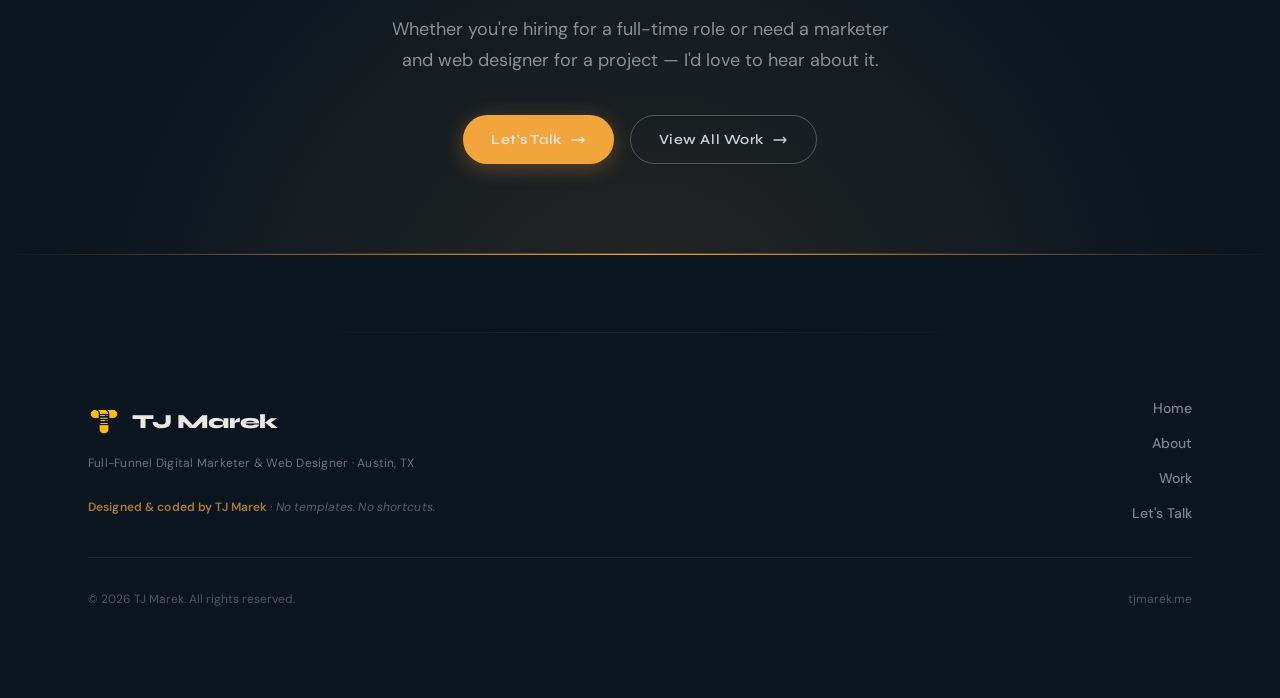
==== commit bfc6cc88: "Update index.html" ====
--- a/index.html
+++ b/index.html
@@ -22,6 +22,8 @@
   <link rel="preconnect" href="https://cdnjs.cloudflare.com">
   <title>TJ Marek — Full-Funnel Digital Marketer & Web Designer</title>
   <link rel="icon" type="image/png" href="assets/logo.png" />
+  <link rel="preload" as="style" href="style.css">
+  <link rel="stylesheet" href="style.css">
   <link rel="stylesheet" href="style.css" />
   <style>
     /* ── Page-specific overrides ── */
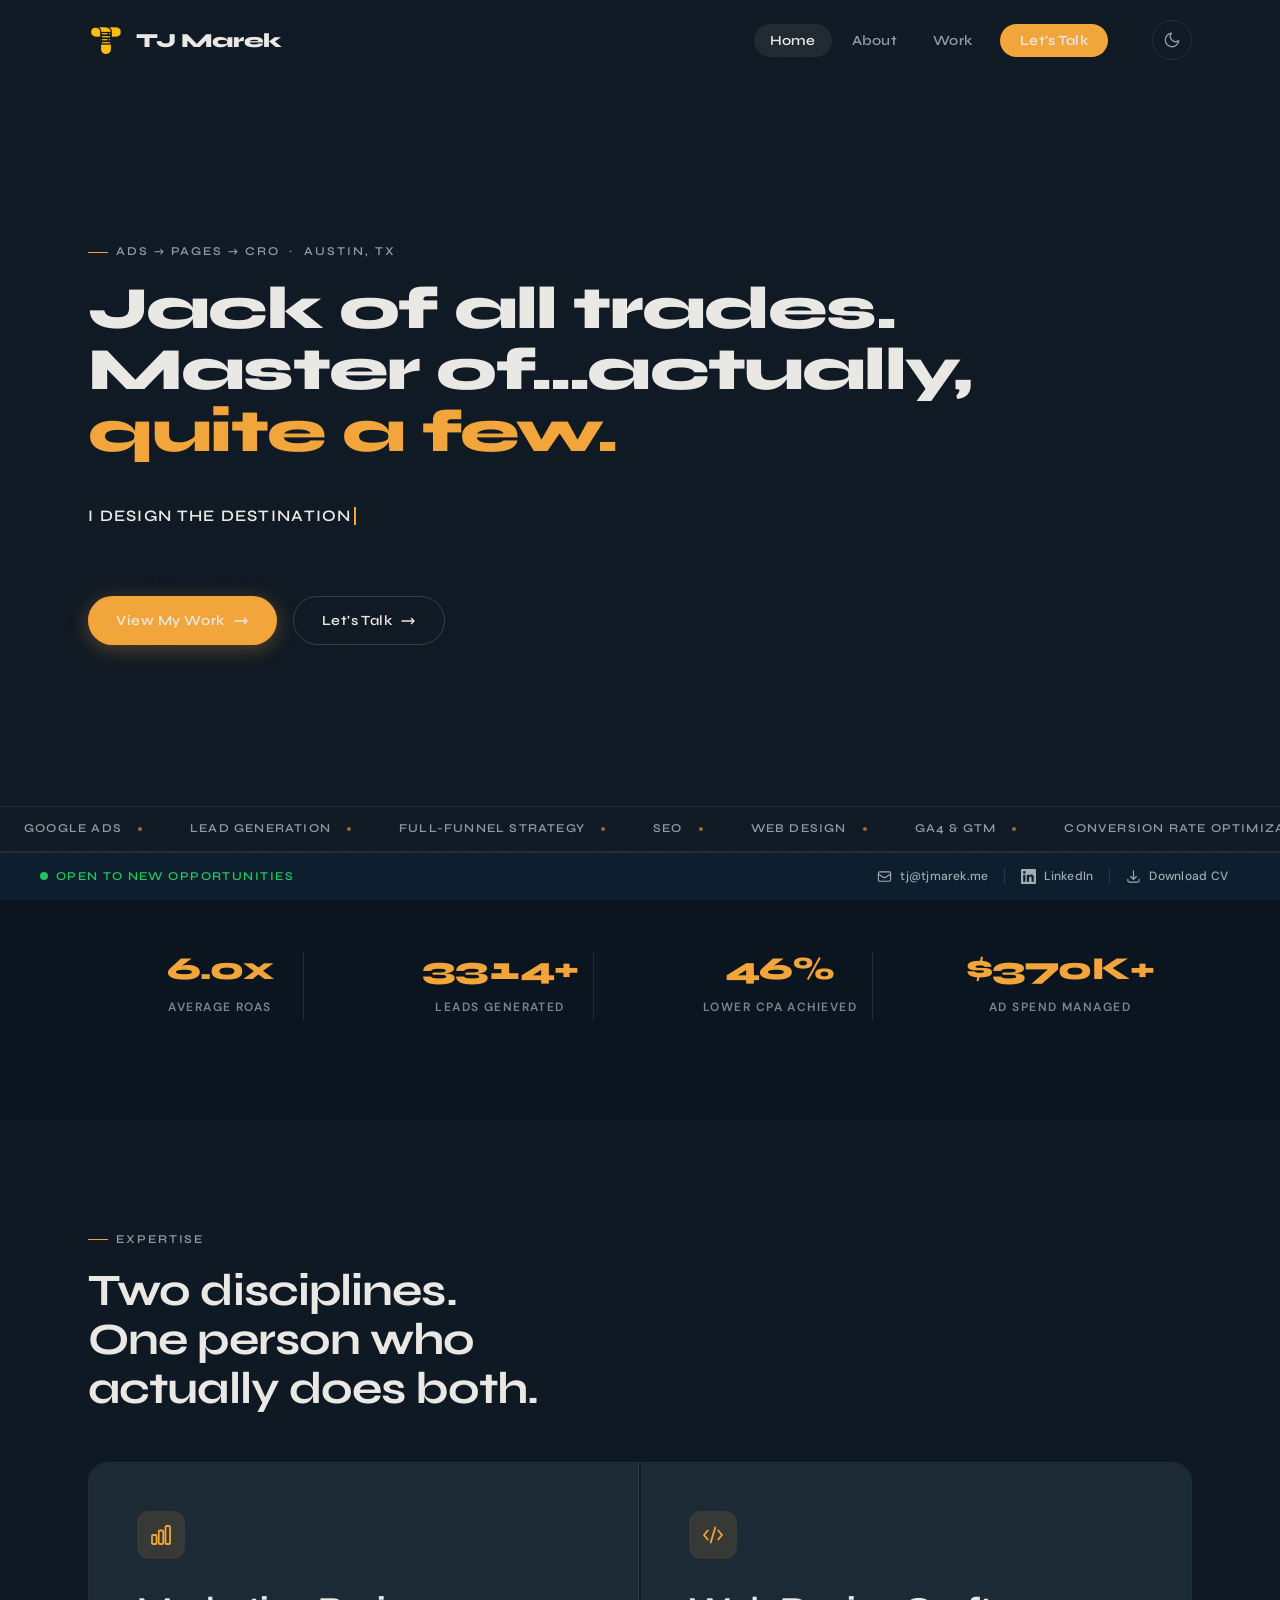
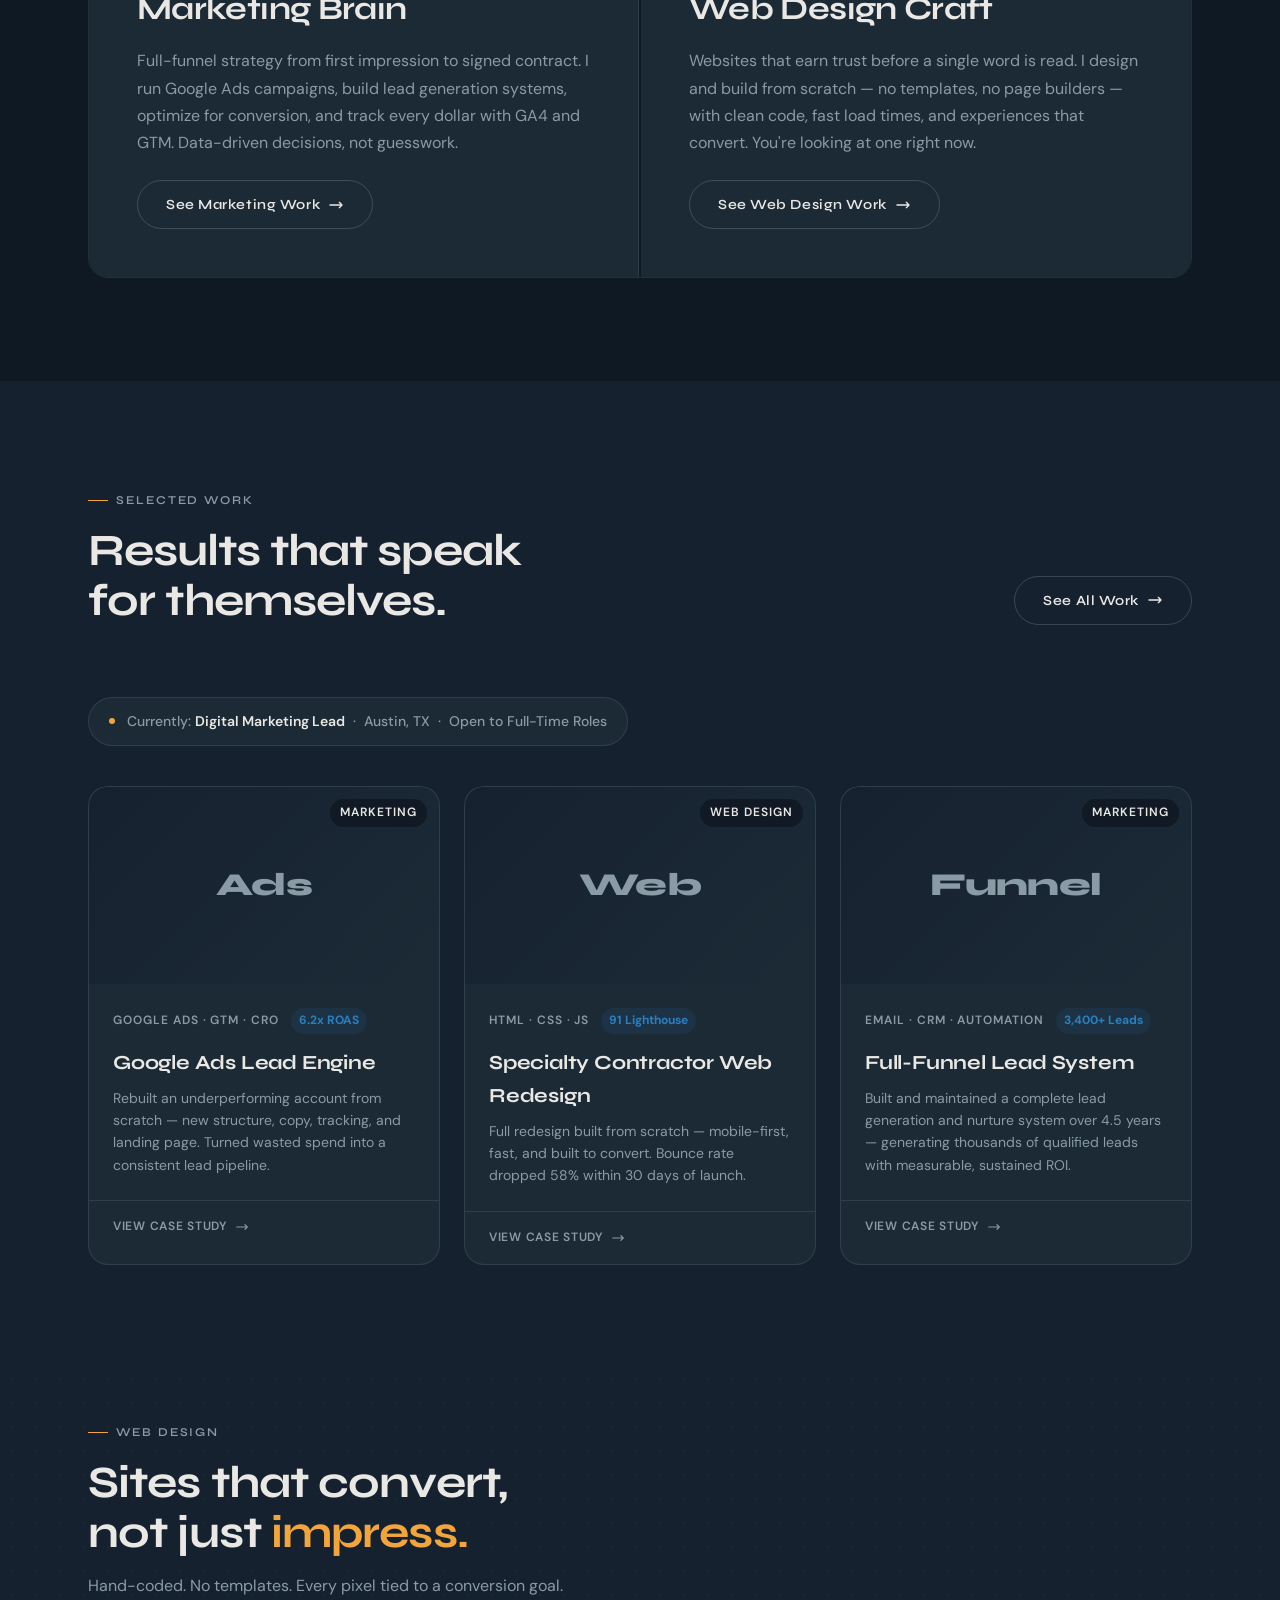
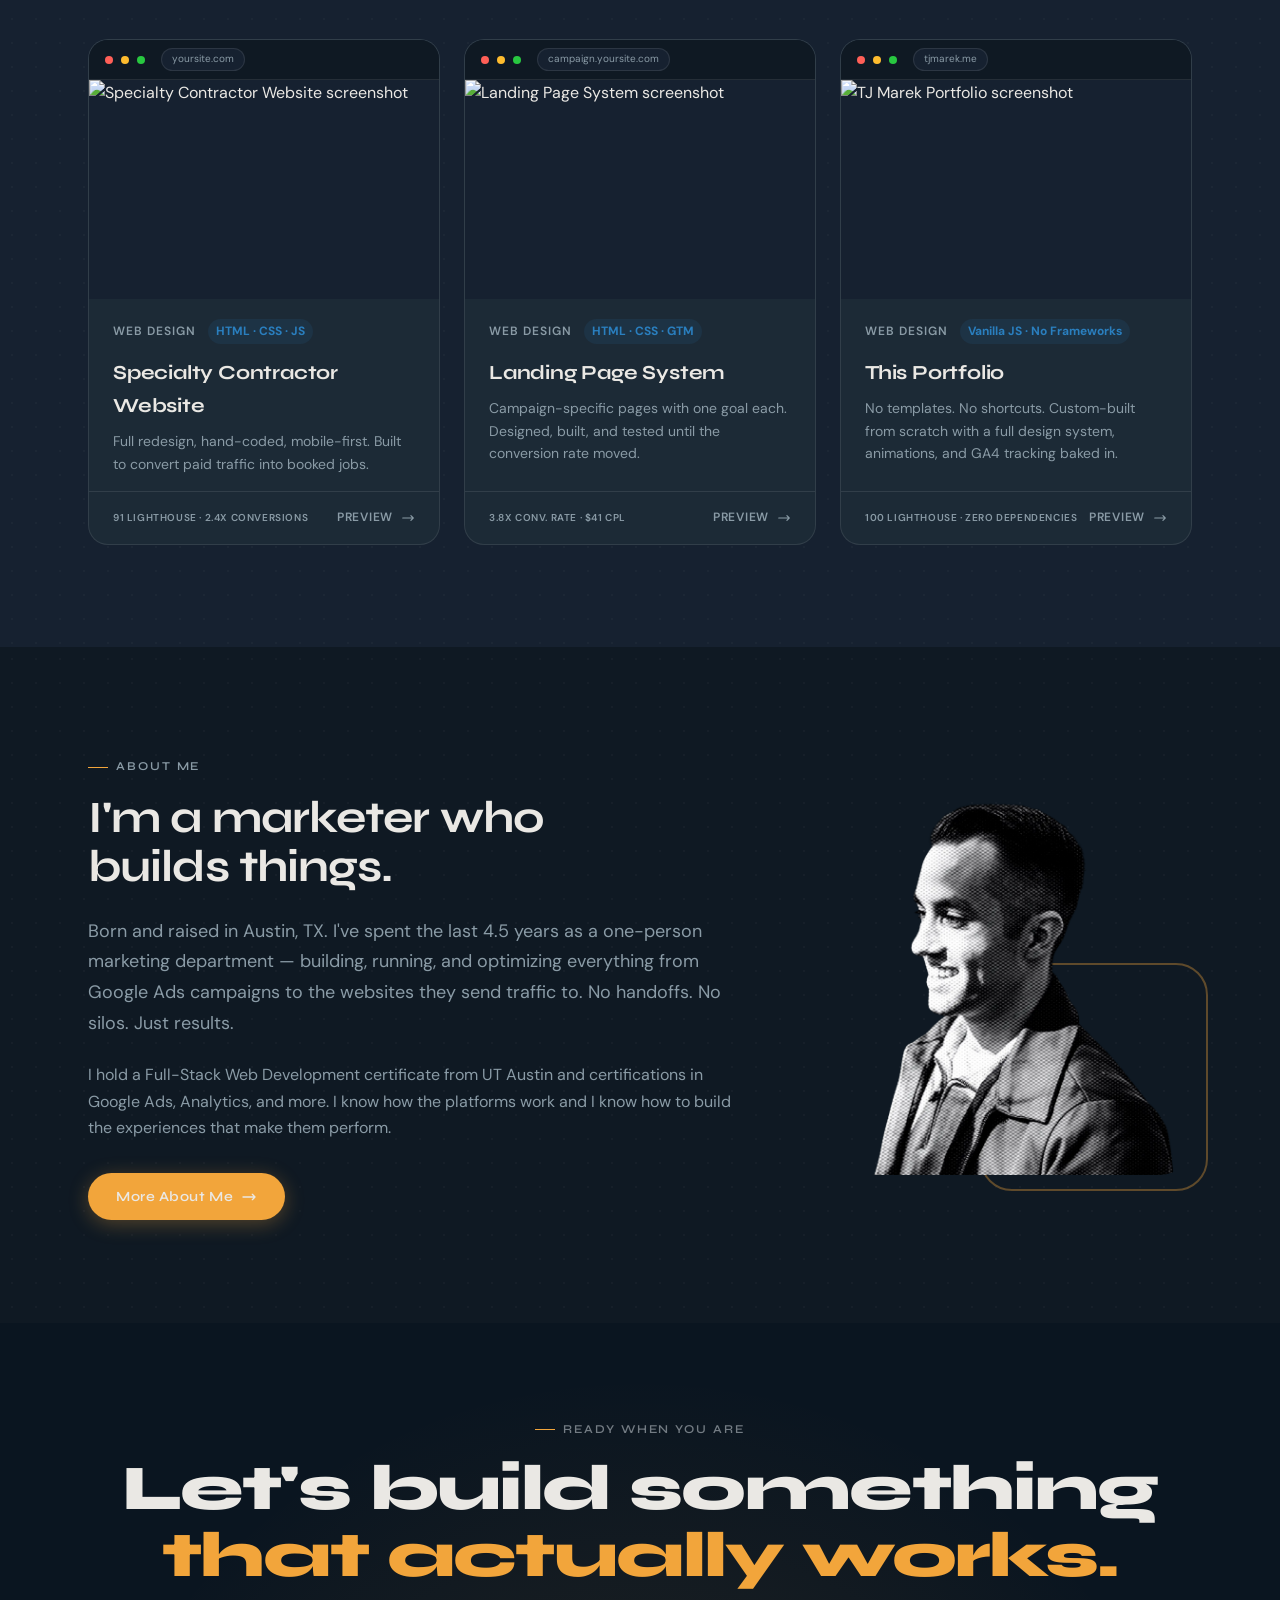
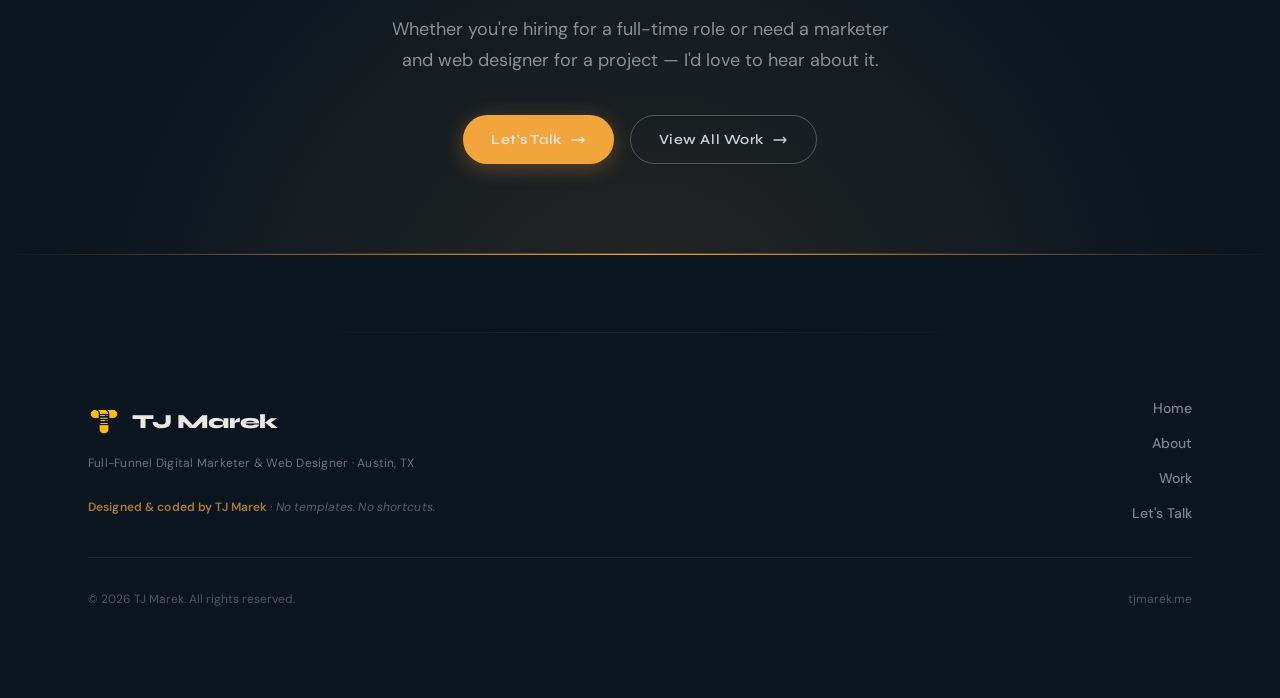
==== commit ae869b1e: "Update index.html" ====
--- a/index.html
+++ b/index.html
@@ -24,7 +24,6 @@
   <link rel="icon" type="image/png" href="assets/logo.png" />
   <link rel="preload" as="style" href="style.css">
   <link rel="stylesheet" href="style.css">
-  <link rel="stylesheet" href="style.css" />
   <style>
     /* ── Page-specific overrides ── */
     .hero { padding-bottom: 120px; }
